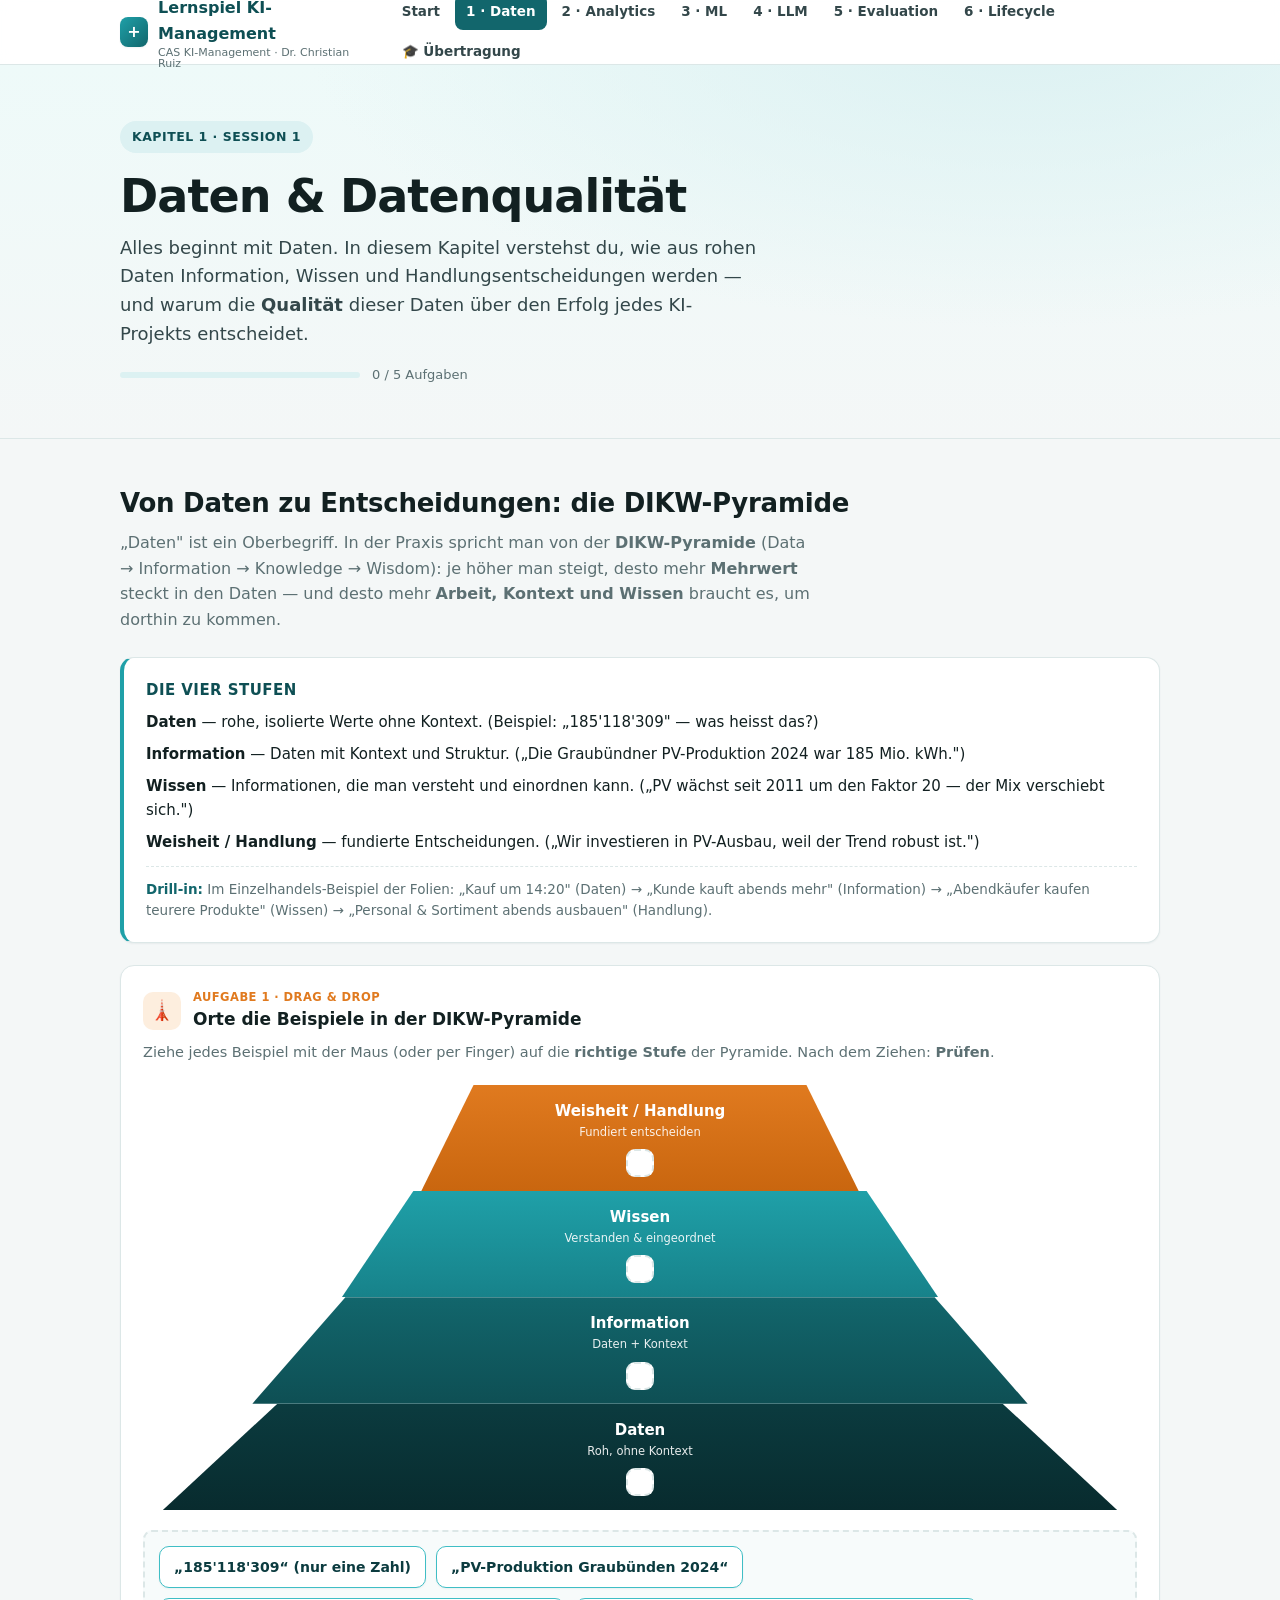
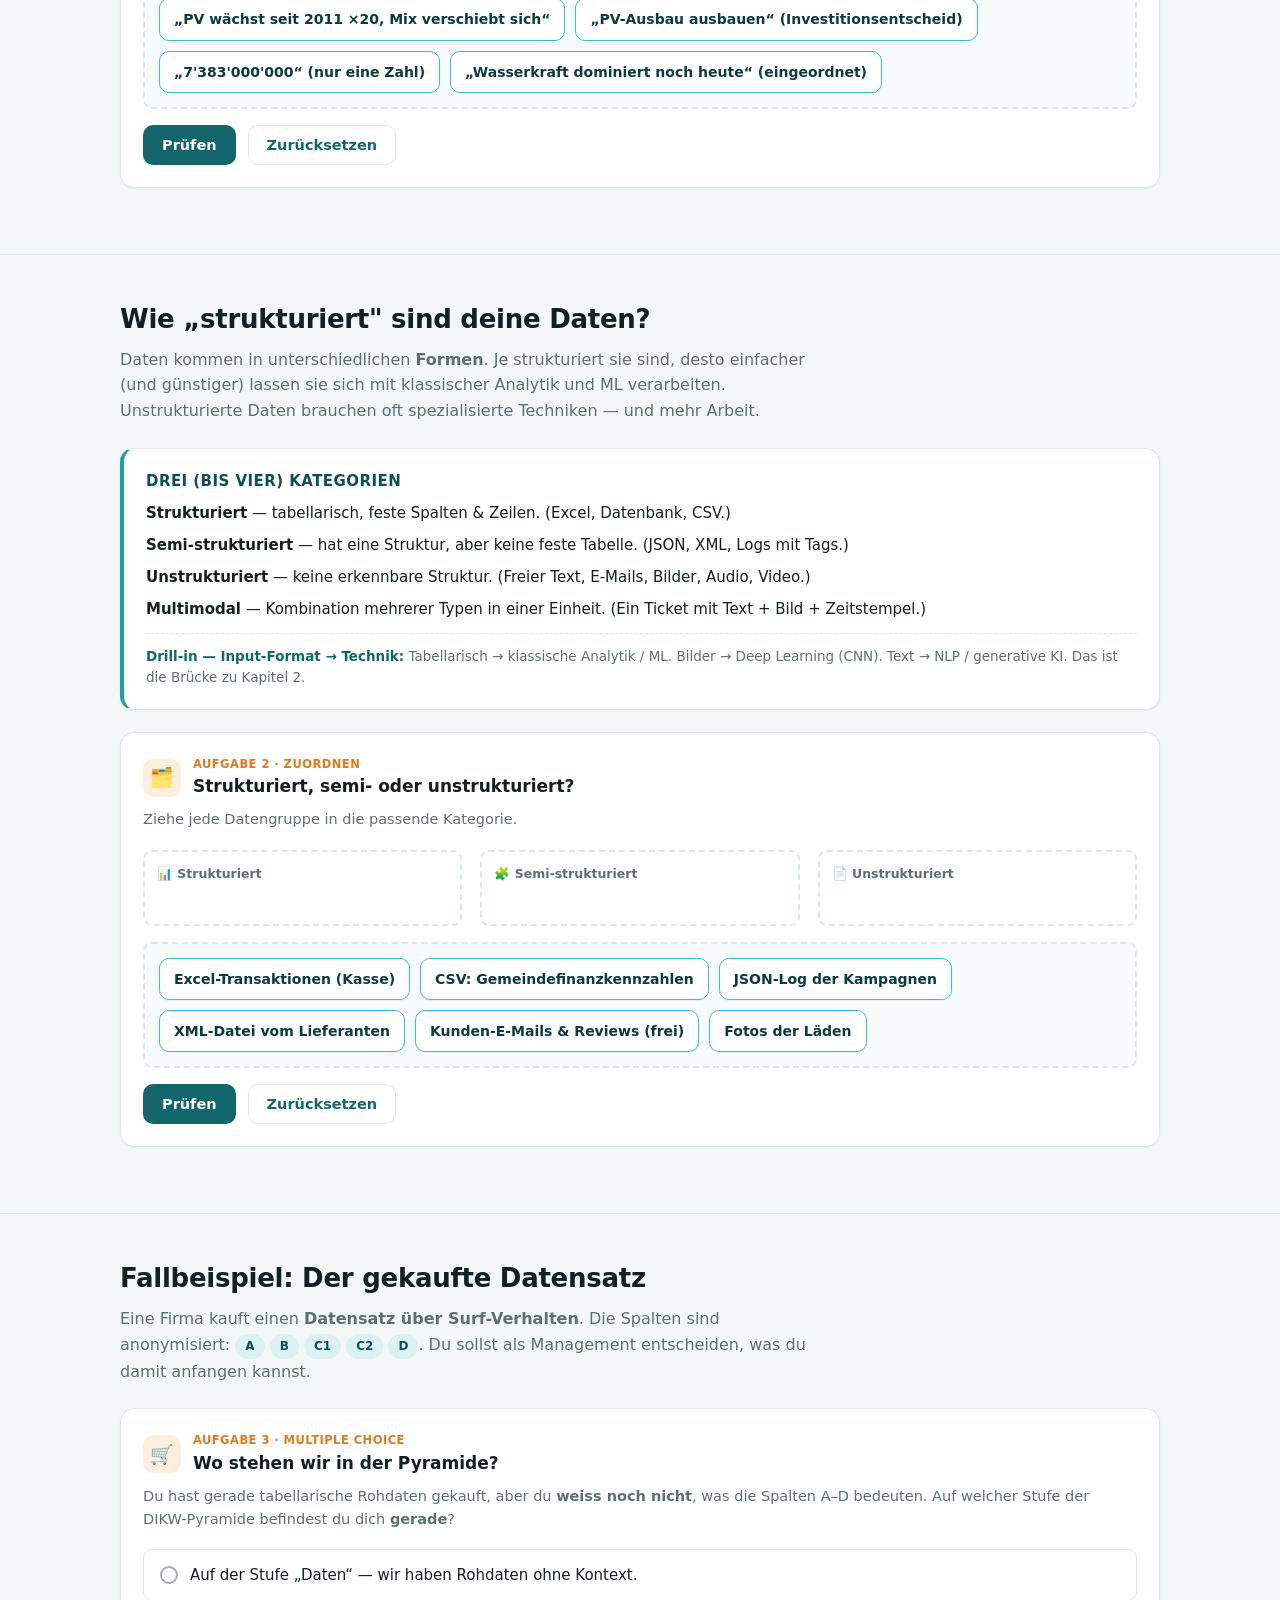
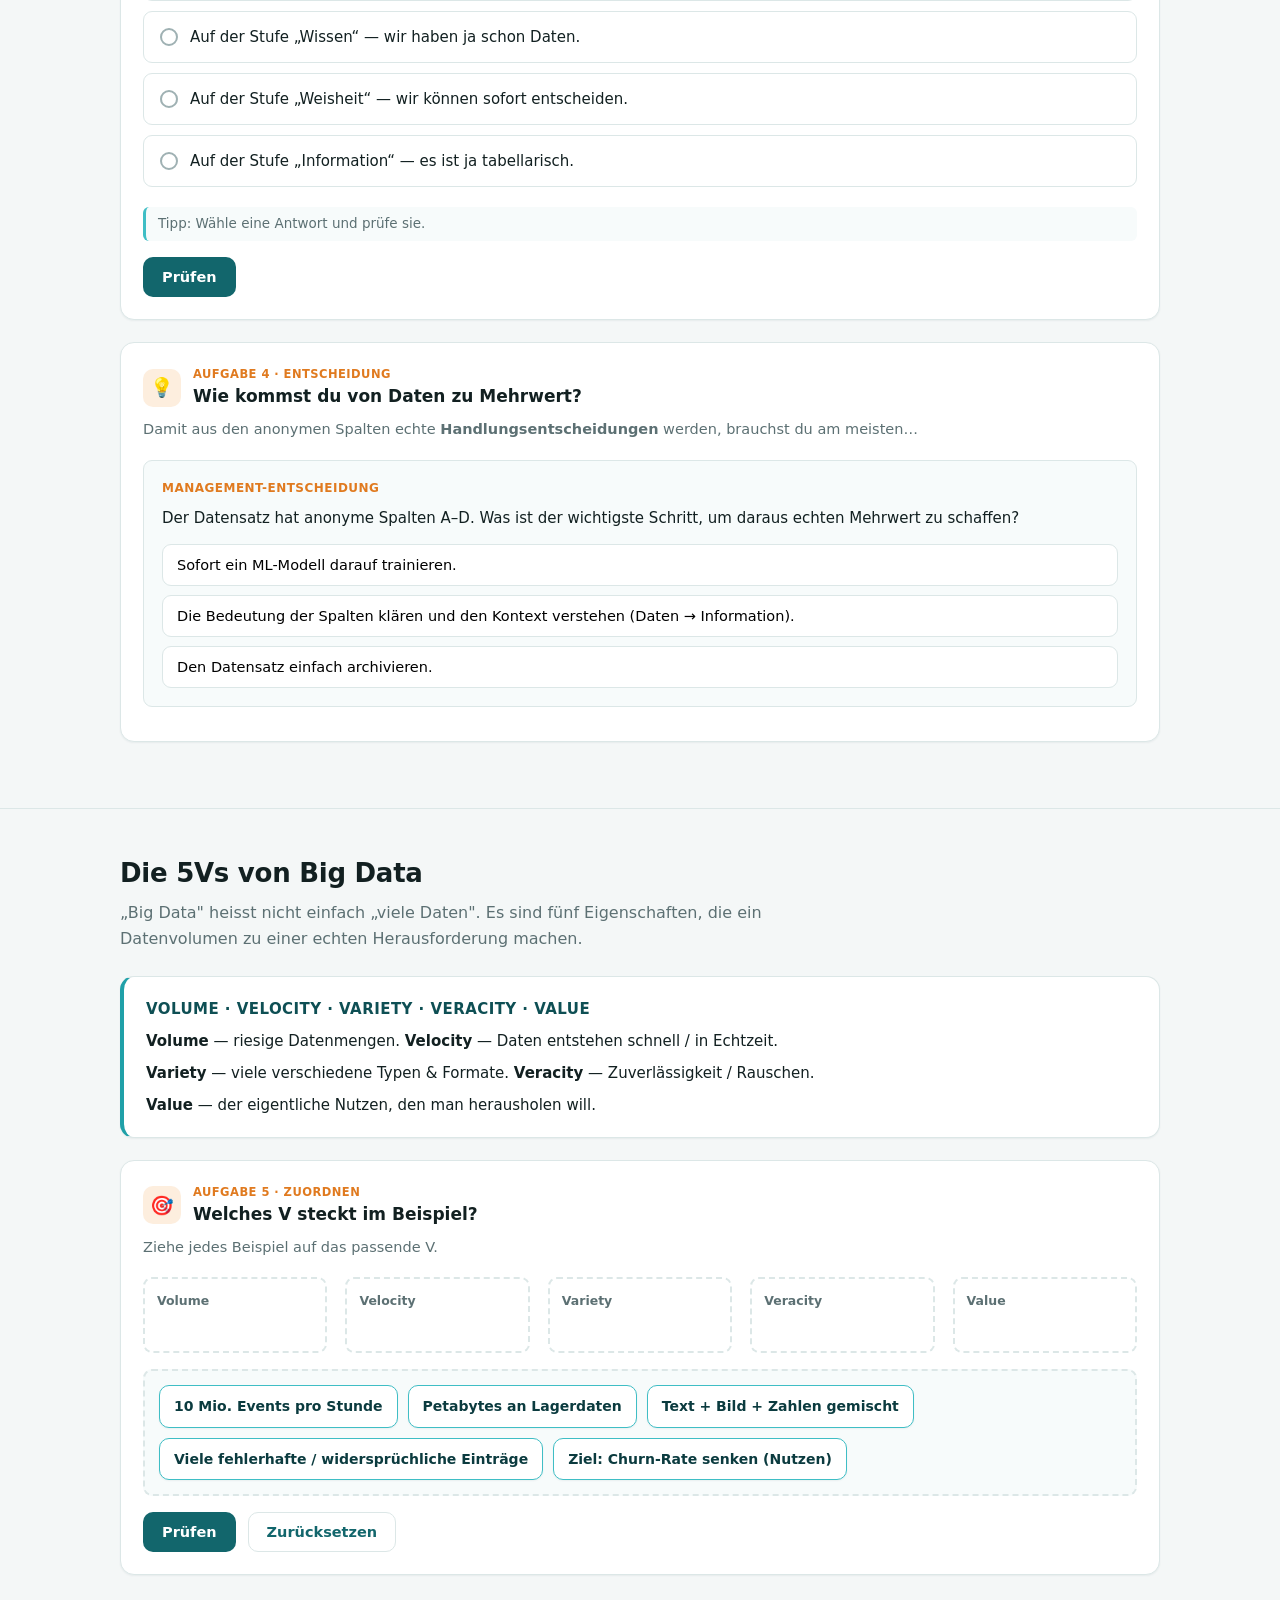
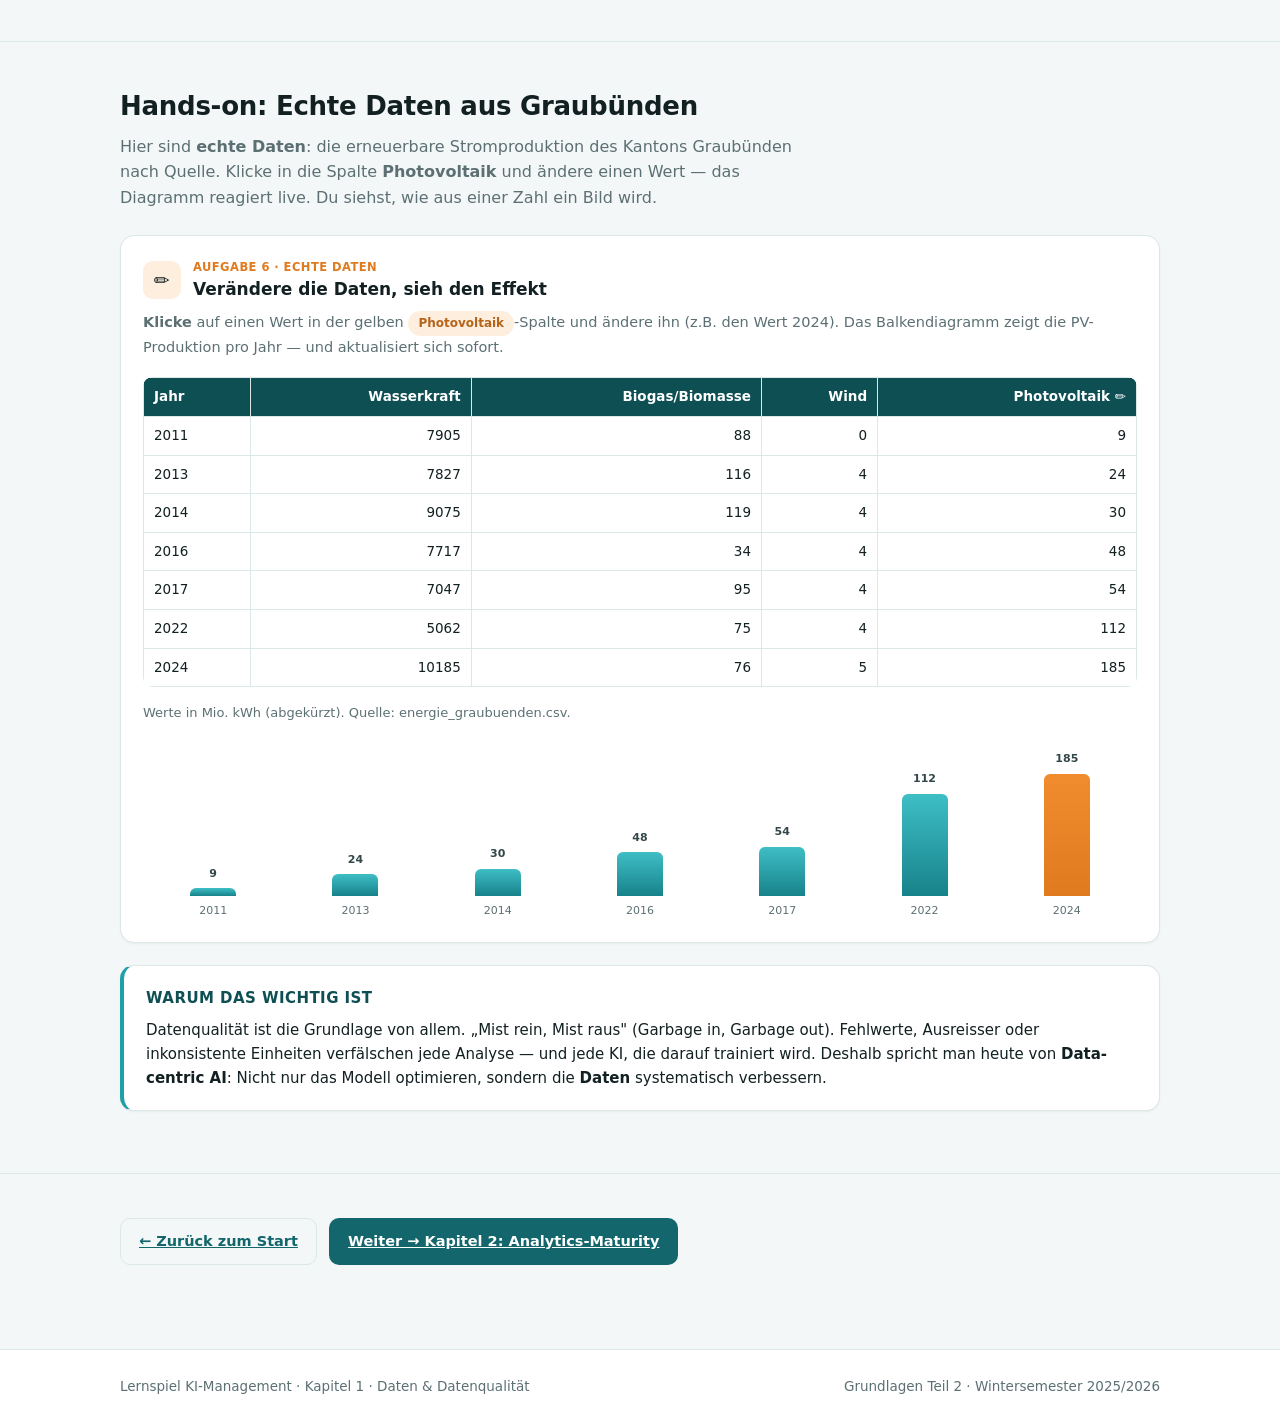
==== game/kapitel1-daten.html @ 4c6116df "feat(game): design system + index hub + Kapitel 1 (Daten) mit interaktiven Aufgaben - style.css: Kal" ====
<!DOCTYPE html>
<html lang="de">
<head>
<meta charset="UTF-8">
<meta name="viewport" content="width=device-width, initial-scale=1.0">
<title>Kapitel 1 · Daten & Datenqualität — Lernspiel KI-Management</title>
<meta name="description" content="Datenpyramide (DIKW), Datentypen, 5Vs, Datenqualität — interaktiv.">
<link rel="stylesheet" href="style.css">
</head>
<body>

<header class="topbar">
  <div class="wrap">
    <a class="brand" href="index.html">
      <span class="logo">+</span>
      <span>Lernspiel KI-Management<small>CAS KI-Management · Dr. Christian Ruiz</small></span>
    </a>
    <nav class="nav">
      <a href="index.html">Start</a>
      <a href="kapitel1-daten.html" class="active">1 · Daten</a>
      <a href="kapitel2-analytics.html">2 · Analytics</a>
      <a href="kapitel3-ml.html">3 · ML</a>
      <a href="kapitel4-llm.html">4 · LLM</a>
      <a href="kapitel5-eval.html">5 · Evaluation</a>
      <a href="kapitel6-lifecycle.html">6 · Lifecycle</a>
      <a href="uebertragungsarbeit.html">🎓 Übertragung</a>
    </nav>
  </div>
</header>

<section class="hero">
  <div class="wrap">
    <span class="kicker">Kapitel 1 · Session 1</span>
    <h1>Daten &amp; Datenqualität</h1>
    <p class="lead">
      Alles beginnt mit Daten. In diesem Kapitel verstehst du, wie aus rohen Daten Information,
      Wissen und Handlungsentscheidungen werden — und warum die <b>Qualität</b> dieser Daten
      über den Erfolg jedes KI-Projekts entscheidet.
    </p>
    <div class="row mt">
      <div class="progressbar" style="width:240px"><span data-progress="k1" data-total="5" style="width:0%"></span></div>
      <span class="small muted" data-progress-label="k1">0 / 5 Aufgaben</span>
    </div>
  </div>
</section>

<!-- ============ BEGRIFF 1: DIKW-Pyramide ============ -->
<section class="section">
  <div class="wrap">
    <h2 class="sec">Von Daten zu Entscheidungen: die DIKW-Pyramide</h2>
    <p class="sub">
      „Daten" ist ein Oberbegriff. In der Praxis spricht man von der <b>DIKW-Pyramide</b>
      (Data → Information → Knowledge → Wisdom): je höher man steigt, desto mehr <b>Mehrwert</b>
      steckt in den Daten — und desto mehr <b>Arbeit, Kontext und Wissen</b> braucht es, um dorthin zu kommen.
    </p>

    <div class="concept">
      <h4>Die vier Stufen</h4>
      <p><b>Daten</b> — rohe, isolierte Werte ohne Kontext. (Beispiel: „185'118'309" — was heisst das?)</p>
      <p><b>Information</b> — Daten mit Kontext und Struktur. („Die Graubündner PV-Produktion 2024 war 185 Mio. kWh.")</p>
      <p><b>Wissen</b> — Informationen, die man versteht und einordnen kann. („PV wächst seit 2011 um den Faktor 20 — der Mix verschiebt sich.")</p>
      <p><b>Weisheit / Handlung</b> — fundierte Entscheidungen. („Wir investieren in PV-Ausbau, weil der Trend robust ist.")</p>
      <div class="drill"><b>Drill-in:</b> Im Einzelhandels-Beispiel der Folien: „Kauf um 14:20" (Daten) → „Kunde kauft abends mehr" (Information) → „Abendkäufer kaufen teurere Produkte" (Wissen) → „Personal &amp; Sortiment abends ausbauen" (Handlung).</div>
    </div>

    <!-- AUFGABE 1: DIKW Drag & Drop -->
    <div class="task">
      <div class="task-head">
        <div class="icon">🗼</div>
        <div><div class="type">Aufgabe 1 · Drag &amp; Drop</div><h3>Orte die Beispiele in der DIKW-Pyramide</h3></div>
      </div>
      <p class="instr">
        Ziehe jedes Beispiel mit der Maus (oder per Finger) auf die <b>richtige Stufe</b> der Pyramide.
        Nach dem Ziehen: <b>Prüfen</b>.
      </p>

      <div class="pyramid" id="dikw">
        <div class="pyr-level pyr-1" data-level="wisdom">
          <div class="pl-name">Weisheit / Handlung</div>
          <div class="pl-q">Fundiert entscheiden</div>
          <div class="pl-drops dropzone" data-accept="wisdom"></div>
        </div>
        <div class="pyr-level pyr-2" data-level="knowledge">
          <div class="pl-name">Wissen</div>
          <div class="pl-q">Verstanden &amp; eingeordnet</div>
          <div class="pl-drops dropzone" data-accept="knowledge"></div>
        </div>
        <div class="pyr-level pyr-3" data-level="information">
          <div class="pl-name">Information</div>
          <div class="pl-q">Daten + Kontext</div>
          <div class="pl-drops dropzone" data-accept="information"></div>
        </div>
        <div class="pyr-level pyr-4" data-level="data">
          <div class="pl-name">Daten</div>
          <div class="pl-q">Roh, ohne Kontext</div>
          <div class="pl-drops dropzone" data-accept="data"></div>
        </div>
      </div>

      <div class="dnd-pool" id="dikw-pool"></div>
      <div class="row">
        <button class="btn btn-primary" id="dikw-check">Prüfen</button>
        <button class="btn btn-ghost" id="dikw-reset">Zurücksetzen</button>
      </div>
      <div class="feedback" id="dikw-fb"></div>
    </div>
  </div>
</section>

<!-- ============ BEGRIFF 2: Datentypen ============ -->
<section class="section">
  <div class="wrap">
    <h2 class="sec">Wie „strukturiert" sind deine Daten?</h2>
    <p class="sub">
      Daten kommen in unterschiedlichen <b>Formen</b>. Je strukturiert sie sind, desto einfacher (und günstiger)
      lassen sie sich mit klassischer Analytik und ML verarbeiten. Unstrukturierte Daten brauchen oft
      spezialisierte Techniken — und mehr Arbeit.
    </p>

    <div class="concept">
      <h4>Drei (bis vier) Kategorien</h4>
      <p><b>Strukturiert</b> — tabellarisch, feste Spalten &amp; Zeilen. (Excel, Datenbank, CSV.)</p>
      <p><b>Semi-strukturiert</b> — hat eine Struktur, aber keine feste Tabelle. (JSON, XML, Logs mit Tags.)</p>
      <p><b>Unstrukturiert</b> — keine erkennbare Struktur. (Freier Text, E-Mails, Bilder, Audio, Video.)</p>
      <p><b>Multimodal</b> — Kombination mehrerer Typen in einer Einheit. (Ein Ticket mit Text + Bild + Zeitstempel.)</p>
      <div class="drill"><b>Drill-in — Input-Format → Technik:</b> Tabellarisch → klassische Analytik / ML. Bilder → Deep Learning (CNN). Text → NLP / generative KI. Das ist die Brücke zu Kapitel 2.</div>
    </div>

    <!-- AUFGABE 2: Strukturiert klassifizieren -->
    <div class="task">
      <div class="task-head">
        <div class="icon">🗂️</div>
        <div><div class="type">Aufgabe 2 · Zuordnen</div><h3>Strukturiert, semi- oder unstrukturiert?</h3></div>
      </div>
      <p class="instr">Ziehe jede Datengruppe in die passende Kategorie.</p>

      <div class="grid cols-3" style="margin-top:8px">
        <div class="dropzone" id="dz-struct">
          <div class="dz-label">📊 Strukturiert</div>
          <div class="dz-items" data-accept="struct"></div>
        </div>
        <div class="dropzone" id="dz-semi">
          <div class="dz-label">🧩 Semi-strukturiert</div>
          <div class="dz-items" data-accept="semi"></div>
        </div>
        <div class="dropzone" id="dz-unstruct">
          <div class="dz-label">📄 Unstrukturiert</div>
          <div class="dz-items" data-accept="unstruct"></div>
        </div>
      </div>

      <div class="dnd-pool mt" id="type-pool"></div>
      <div class="row">
        <button class="btn btn-primary" id="type-check">Prüfen</button>
        <button class="btn btn-ghost" id="type-reset">Zurücksetzen</button>
      </div>
      <div class="feedback" id="type-fb"></div>
    </div>
  </div>
</section>

<!-- ============ BEGRIFF 3: Das gekaufte Datensatz-Szenario ============ -->
<section class="section">
  <div class="wrap">
    <h2 class="sec">Fallbeispiel: Der gekaufte Datensatz</h2>
    <p class="sub">
      Eine Firma kauft einen <b>Datensatz über Surf-Verhalten</b>. Die Spalten sind anonymisiert:
      <span class="pill teal">A</span> <span class="pill teal">B</span> <span class="pill teal">C1</span>
      <span class="pill teal">C2</span> <span class="pill teal">D</span>.
      Du sollst als Management entscheiden, was du damit anfangen kannst.
    </p>

    <!-- AUFGABE 3: Szenario-Fragen -->
    <div class="task">
      <div class="task-head">
        <div class="icon">🛒</div>
        <div><div class="type">Aufgabe 3 · Multiple Choice</div><h3>Wo stehen wir in der Pyramide?</h3></div>
      </div>
      <p class="instr">
        Du hast gerade tabellarische Rohdaten gekauft, aber du <b>weiss noch nicht</b>, was die Spalten
        A–D bedeuten. Auf welcher Stufe der DIKW-Pyramide befindest du dich <b>gerade</b>?
      </p>
      <div id="mc-dataset"></div>
      <div class="feedback"></div>
    </div>

    <div class="task">
      <div class="task-head">
        <div class="icon">💡</div>
        <div><div class="type">Aufgabe 4 · Entscheidung</div><h3>Wie kommst du von Daten zu Mehrwert?</h3></div>
      </div>
      <p class="instr">
        Damit aus den anonymen Spalten echte <b>Handlungsentscheidungen</b> werden, brauchst du am meisten…
      </p>
      <div id="sc-dataset"></div>
    </div>
  </div>
</section>

<!-- ============ BEGRIFF 4: 5Vs ============ -->
<section class="section">
  <div class="wrap">
    <h2 class="sec">Die 5Vs von Big Data</h2>
    <p class="sub">
      „Big Data" heisst nicht einfach „viele Daten". Es sind fünf Eigenschaften, die ein Datenvolumen
      zu einer echten Herausforderung machen.
    </p>
    <div class="concept">
      <h4>Volume · Velocity · Variety · Veracity · Value</h4>
      <p><b>Volume</b> — riesige Datenmengen. <b>Velocity</b> — Daten entstehen schnell / in Echtzeit.</p>
      <p><b>Variety</b> — viele verschiedene Typen &amp; Formate. <b>Veracity</b> — Zuverlässigkeit / Rauschen.</p>
      <p><b>Value</b> — der eigentliche Nutzen, den man herausholen will.</p>
    </div>

    <!-- AUFGABE 5: 5Vs zuordnen -->
    <div class="task">
      <div class="task-head">
        <div class="icon">🎯</div>
        <div><div class="type">Aufgabe 5 · Zuordnen</div><h3>Welches V steckt im Beispiel?</h3></div>
      </div>
      <p class="instr">Ziehe jedes Beispiel auf das passende V.</p>

      <div class="grid cols-5" id="fivev-grid" style="grid-template-columns:repeat(5,1fr)">
        <div class="dropzone" id="v-volume"><div class="dz-label">Volume</div><div class="dz-items" data-accept="volume"></div></div>
        <div class="dropzone" id="v-velocity"><div class="dz-label">Velocity</div><div class="dz-items" data-accept="velocity"></div></div>
        <div class="dropzone" id="v-variety"><div class="dz-label">Variety</div><div class="dz-items" data-accept="variety"></div></div>
        <div class="dropzone" id="v-veracity"><div class="dz-label">Veracity</div><div class="dz-items" data-accept="veracity"></div></div>
        <div class="dropzone" id="v-value"><div class="dz-label">Value</div><div class="dz-items" data-accept="value"></div></div>
      </div>

      <div class="dnd-pool mt" id="fivev-pool"></div>
      <div class="row">
        <button class="btn btn-primary" id="fivev-check">Prüfen</button>
        <button class="btn btn-ghost" id="fivev-reset">Zurücksetzen</button>
      </div>
      <div class="feedback" id="fivev-fb"></div>
    </div>
  </div>
</section>

<!-- ============ BEGRIFF 5: Echte Daten bearbeiten ============ -->
<section class="section">
  <div class="wrap">
    <h2 class="sec">Hands-on: Echte Daten aus Graubünden</h2>
    <p class="sub">
      Hier sind <b>echte Daten</b>: die erneuerbare Stromproduktion des Kantons Graubünden nach Quelle.
      Klicke in die Spalte <b>Photovoltaik</b> und ändere einen Wert — das Diagramm reagiert live.
      Du siehst, wie aus einer Zahl ein Bild wird.
    </p>

    <div class="task">
      <div class="task-head">
        <div class="icon">✏️</div>
        <div><div class="type">Aufgabe 6 · Echte Daten</div><h3>Verändere die Daten, sieh den Effekt</h3></div>
      </div>
      <p class="instr">
        <b>Klicke</b> auf einen Wert in der gelben <span class="pill orange">Photovoltaik</span>-Spalte und ändere ihn
        (z.B. den Wert 2024). Das Balkendiagramm zeigt die PV-Produktion pro Jahr — und aktualisiert sich sofort.
      </p>
      <div class="table-wrap">
        <table class="datatable" id="energie">
          <thead>
            <tr>
              <th>Jahr</th>
              <th>Wasserkraft</th>
              <th>Biogas/Biomasse</th>
              <th>Wind</th>
              <th data-col="pv">Photovoltaik ✏️</th>
            </tr>
          </thead>
          <tbody id="energie-body"></tbody>
        </table>
      </div>
      <p class="small muted mt">Werte in Mio. kWh (abgekürzt). Quelle: energie_graubuenden.csv.</p>
      <div class="barchart mt" id="pv-chart"></div>
      <div class="feedback" id="pv-fb"></div>
    </div>

    <div class="concept">
      <h4>Warum das wichtig ist</h4>
      <p>Datenqualität ist die Grundlage von allem. „Mist rein, Mist raus" (Garbage in, Garbage out).
      Fehlwerte, Ausreisser oder inkonsistente Einheiten verfälschen jede Analyse — und jede KI,
      die darauf trainiert wird. Deshalb spricht man heute von <b>Data-centric AI</b>: Nicht nur das Modell
      optimieren, sondern die <b>Daten</b> systematisch verbessern.</p>
    </div>
  </div>
</section>

<section class="section">
  <div class="wrap">
    <div class="row">
      <a class="btn btn-ghost" href="index.html">← Zurück zum Start</a>
      <a class="btn btn-primary" href="kapitel2-analytics.html">Weiter → Kapitel 2: Analytics-Maturity</a>
    </div>
  </div>
</section>

<footer class="footer">
  <div class="wrap">
    <span>Lernspiel KI-Management · Kapitel 1 · Daten &amp; Datenqualität</span>
    <span>Grundlagen Teil 2 · Wintersemester 2025/2026</span>
  </div>
</footer>

<script src="app.js"></script>
<script>
/* ============================================================
   Kapitel 1 — Task-Configs
   ============================================================ */

/* ---------- Aufgabe 1: DIKW Drag & Drop ---------- */
(function(){
  const chips = [
    {id:"c1", text:"„185'118'309“ (nur eine Zahl)", correct:"data"},
    {id:"c2", text:"„PV-Produktion Graubünden 2024“", correct:"information"},
    {id:"c3", text:"„PV wächst seit 2011 ×20, Mix verschiebt sich“", correct:"knowledge"},
    {id:"c4", text:"„PV-Ausbau ausbauen“ (Investitionsentscheid)", correct:"wisdom"},
    {id:"c5", text:"„7'383'000'000“ (nur eine Zahl)", correct:"data"},
    {id:"c6", text:"„Wasserkraft dominiert noch heute“ (eingeordnet)", correct:"knowledge"}
  ];
  // Pool befüllen
  const pool = document.getElementById("dikw-pool");
  chips.forEach(c=>{
    const el = document.createElement("div");
    el.className="chip"; el.draggable=true; el.dataset.id=c.id; el.dataset.correct=c.correct;
    el.textContent=c.text; pool.appendChild(el);
  });
  // Dropzonen in der Pyramide
  const zones = [...document.querySelectorAll("#dikw .dropzone")];

  function wire(pool, zoneEls){
    let dragEl=null, ghost=null;
    function start(e,chip){
      dragEl=chip; chip.classList.add("dragging");
      ghost=chip.cloneNode(true); ghost.classList.add("dragging");
      ghost.style.cssText="position:fixed;z-index:999;pointer-events:none;width:"+chip.offsetWidth+"px;left:"+(e.clientX-chip.offsetWidth/2)+"px;top:"+(e.clientY-18)+"px";
      document.body.appendChild(ghost); e.preventDefault();
    }
    function move(e){
      if(!ghost) return;
      ghost.style.left=(e.clientX-ghost.offsetWidth/2)+"px";
      ghost.style.top=(e.clientY-18)+"px";
      zoneEls.forEach(z=>z.closest(".pyr-level,.dropzone").classList.remove("over"));
      const u=under(e.clientX,e.clientY); if(u) u.closest(".pyr-level,.dropzone").classList.add("over");
    }
    function under(x,y){ const h=document.elementFromPoint(x,y); if(!h) return null; const dz=h.closest(".dropzone"); return dz||null; }
    function end(e){
      if(ghost){ghost.remove();ghost=null;}
      zoneEls.forEach(z=>z.closest(".pyr-level,.dropzone").classList.remove("over"));
      if(!dragEl) return; dragEl.classList.remove("dragging");
      const t=under(e.clientX,e.clientY);
      if(t){ t.appendChild(dragEl); dragEl.classList.add("placed"); }
      dragEl=null;
    }
    pool.addEventListener("pointerdown",e=>{ const c=e.target.closest(".chip"); if(c&&!c.classList.contains("placed")) start(e,c); });
    document.addEventListener("pointermove",move,{passive:false});
    document.addEventListener("pointerup",end);
    document.addEventListener("pointercancel",end);
    pool.addEventListener("dblclick",e=>{ const c=e.target.closest(".chip"); if(c){c.classList.remove("placed");pool.appendChild(c);} });
  }
  wire(pool, zones);

  document.getElementById("dikw-check").addEventListener("click",()=>{
    let ok=true, placed=0;
    zones.forEach(z=>{
      z.closest(".pyr-level").classList.remove("correct","wrong");
      const items=z.querySelectorAll(".chip"); if(items.length) placed+=items.length;
      let zoneOk=true;
      items.forEach(ch=>{ if(ch.dataset.correct!==z.dataset.accept){zoneOk=false;ok=false;} });
      z.closest(".pyr-level").classList.add(zoneOk?"correct":"wrong");
    });
    if(placed<chips.length){ KI.feedback(document.getElementById("dikw-fb"),false,"Bitte zuerst alle Beispiele in die Pyramide ziehen ("+placed+"/"+chips.length+")."); return; }
    KI.feedback(document.getElementById("dikw-fb"), ok, ok? "Perfekt — du verstehst, wie aus Daten Handlung wird.":"Fast! Rote Stufen sind falsch — prüfe die Begriffe oben." );
    if(ok) KI.Store.mark("k1","t1");
  });
  document.getElementById("dikw-reset").addEventListener("click",()=>{
    zones.forEach(z=>{ z.innerHTML=""; z.closest(".pyr-level").classList.remove("correct","wrong"); });
    chips.forEach(c=>{ const el=pool.querySelector('[data-id="'+c.id+'"]'); el.classList.remove("placed"); });
    document.getElementById("dikw-fb").className="feedback";
  });
})();

/* ---------- Aufgabe 2: Datentypen ---------- */
(function(){
  const chips=[
    {id:"s1",text:"Excel-Transaktionen (Kasse)",correct:"struct"},
    {id:"s2",text:"CSV: Gemeindefinanzkennzahlen",correct:"struct"},
    {id:"s3",text:"JSON-Log der Kampagnen",correct:"semi"},
    {id:"s4",text:"XML-Datei vom Lieferanten",correct:"semi"},
    {id:"s5",text:"Kunden-E-Mails & Reviews (frei)",correct:"unstruct"},
    {id:"s6",text:"Fotos der Läden",correct:"unstruct"}
  ];
  const pool=document.getElementById("type-pool");
  chips.forEach(c=>{ const el=document.createElement("div"); el.className="chip"; el.draggable=true; el.dataset.id=c.id; el.dataset.correct=c.correct; el.textContent=c.text; pool.appendChild(el); });
  const zones=[...document.querySelectorAll("#dz-struct .dz-items,#dz-semi .dz-items,#dz-unstruct .dz-items")];
  const zoneMap={struct:"dz-struct",semi:"dz-semi",unstruct:"dz-unstruct"};
  let dragEl=null,ghost=null;
  function start(e,chip){ dragEl=chip; chip.classList.add("dragging"); ghost=chip.cloneNode(true); ghost.classList.add("dragging"); ghost.style.cssText="position:fixed;z-index:999;pointer-events:none;width:"+chip.offsetWidth+"px;left:"+(e.clientX-chip.offsetWidth/2)+"px;top:"+(e.clientY-18)+"px"; document.body.appendChild(ghost); e.preventDefault(); }
  function move(e){ if(!ghost)return; ghost.style.left=(e.clientX-ghost.offsetWidth/2)+"px"; ghost.style.top=(e.clientY-18)+"px"; zones.forEach(z=>z.closest(".dropzone").classList.remove("over")); const u=under(e.clientX,e.clientY); if(u)u.closest(".dropzone").classList.add("over"); }
  function under(x,y){ const h=document.elementFromPoint(x,y); if(!h)return null; const dz=h.closest(".dropzone"); return dz?dz.querySelector(".dz-items"):null; }
  function end(e){ if(ghost){ghost.remove();ghost=null;} zones.forEach(z=>z.closest(".dropzone").classList.remove("over")); if(!dragEl)return; dragEl.classList.remove("dragging"); const t=under(e.clientX,e.clientY); if(t){t.appendChild(dragEl);dragEl.classList.add("placed");} dragEl=null; }
  pool.addEventListener("pointerdown",e=>{const c=e.target.closest(".chip"); if(c&&!c.classList.contains("placed"))start(e,c);});
  document.addEventListener("pointermove",move,{passive:false});
  document.addEventListener("pointerup",end);
  document.addEventListener("pointercancel",end);
  pool.addEventListener("dblclick",e=>{const c=e.target.closest(".chip"); if(c){c.classList.remove("placed");pool.appendChild(c);}});
  document.getElementById("type-check").addEventListener("click",()=>{
    let ok=true;
    Object.keys(zoneMap).forEach(key=>{
      const dz=document.getElementById(zoneMap[key]);
      dz.classList.remove("correct","wrong"); let zoneOk=true;
      dz.querySelectorAll(".chip").forEach(ch=>{ if(ch.dataset.correct!==key){zoneOk=false;ok=false;} });
      dz.classList.add(zoneOk?"correct":"wrong");
    });
    const placed=[...document.querySelectorAll(".chip.placed")].length;
    if(placed<chips.length){ KI.feedback(document.getElementById("type-fb"),false,"Noch nicht alles zugeordnet ("+placed+"/"+chips.length+")."); return; }
    KI.feedback(document.getElementById("type-fb"),ok, ok?"Genau — du erkennst die Datenformen.":"Einige Kategorien sind falsch (rot). Schau in die Erklärung oben.");
    if(ok) KI.Store.mark("k1","t2");
  });
  document.getElementById("type-reset").addEventListener("click",()=>{
    zones.forEach(z=>{z.innerHTML="";z.closest(".dropzone").classList.remove("correct","wrong");});
    chips.forEach(c=>pool.querySelector('[data-id="'+c.id+'"]').classList.remove("placed"));
    document.getElementById("type-fb").className="feedback";
  });
})();

/* ---------- Aufgabe 3: MC (Dataset Pyramide) ---------- */
KI.initMC({
  containerId:"mc-dataset", chapter:"k1", taskId:"t3",
  options:[
    {text:"Auf der Stufe „Daten“ — wir haben Rohdaten ohne Kontext.", correct:true, reason:"Richtig. Tabellarische Werte A–D ohne Bedeutung sind reine Daten. Erst wenn du die Spalten verstehst, entsteht Information."},
    {text:"Auf der Stufe „Wissen“ — wir haben ja schon Daten.", correct:false, reason:"Noch nicht. Wissen entsteht erst, wenn du die Daten verstehst und einordnen kannst — das fehlt hier."},
    {text:"Auf der Stufe „Weisheit“ — wir können sofort entscheiden.", correct:false, reason:"Zu weit oben. Ohne Kontext zu den Spalten kannst du keine fundierte Entscheidung treffen."},
    {text:"Auf der Stufe „Information“ — es ist ja tabellarisch.", correct:false, reason:"Tabellarisch ist eine Form, kein Kontext. Information braucht Bedeutung — die fehlt noch."}
  ]
});

/* ---------- Aufgabe 4: Szenario (Mehrwert) ---------- */
KI.initScenario({
  containerId:"sc-dataset", chapter:"k1", taskId:"t4",
  role:"Management-Entscheidung",
  prompt:"Der Datensatz hat anonyme Spalten A–D. Was ist der wichtigste Schritt, um daraus echten Mehrwert zu schaffen?",
  options:[
    {text:"Sofort ein ML-Modell darauf trainieren.", good:false, consequence:"Ohne zu wissen, was die Spalten bedeuten, trainierst du im Blindflug — das Ergebnis ist wertlos."},
    {text:"Die Bedeutung der Spalten klären und den Kontext verstehen (Daten → Information).", good:true, consequence:"Genau. Erst wenn du verstehst, was A–D bedeuten, kannst du Information, dann Wissen und schliesslich Entscheidungen daraus machen."},
    {text:"Den Datensatz einfach archivieren.", good:false, consequence:"Dann entsteht kein Mehrwert — du lässt den Wert liegen."}
  ]
});

/* ---------- Aufgabe 5: 5Vs ---------- */
(function(){
  const chips=[
    {id:"v1",text:"10 Mio. Events pro Stunde",correct:"velocity"},
    {id:"v2",text:"Petabytes an Lagerdaten",correct:"volume"},
    {id:"v3",text:"Text + Bild + Zahlen gemischt",correct:"variety"},
    {id:"v4",text:"Viele fehlerhafte / widersprüchliche Einträge",correct:"veracity"},
    {id:"v5",text:"Ziel: Churn-Rate senken (Nutzen)",correct:"value"}
  ];
  const pool=document.getElementById("fivev-pool");
  chips.forEach(c=>{ const el=document.createElement("div"); el.className="chip"; el.draggable=true; el.dataset.id=c.id; el.dataset.correct=c.correct; el.textContent=c.text; pool.appendChild(el); });
  const zones=[...document.querySelectorAll("[id^=v-] .dz-items")];
  const map={volume:"v-volume",velocity:"v-velocity",variety:"v-variety",veracity:"v-veracity",value:"v-value"};
  let dragEl=null,ghost=null;
  function start(e,chip){ dragEl=chip; chip.classList.add("dragging"); ghost=chip.cloneNode(true); ghost.classList.add("dragging"); ghost.style.cssText="position:fixed;z-index:999;pointer-events:none;width:"+chip.offsetWidth+"px;left:"+(e.clientX-chip.offsetWidth/2)+"px;top:"+(e.clientY-18)+"px"; document.body.appendChild(ghost); e.preventDefault(); }
  function move(e){ if(!ghost)return; ghost.style.left=(e.clientX-ghost.offsetWidth/2)+"px"; ghost.style.top=(e.clientY-18)+"px"; zones.forEach(z=>z.closest(".dropzone").classList.remove("over")); const u=under(e.clientX,e.clientY); if(u)u.closest(".dropzone").classList.add("over"); }
  function under(x,y){ const h=document.elementFromPoint(x,y); if(!h)return null; const dz=h.closest(".dropzone"); return dz?dz.querySelector(".dz-items"):null; }
  function end(e){ if(ghost){ghost.remove();ghost=null;} zones.forEach(z=>z.closest(".dropzone").classList.remove("over")); if(!dragEl)return; dragEl.classList.remove("dragging"); const t=under(e.clientX,e.clientY); if(t){t.appendChild(dragEl);dragEl.classList.add("placed");} dragEl=null; }
  pool.addEventListener("pointerdown",e=>{const c=e.target.closest(".chip"); if(c&&!c.classList.contains("placed"))start(e,c);});
  document.addEventListener("pointermove",move,{passive:false});
  document.addEventListener("pointerup",end);
  document.addEventListener("pointercancel",end);
  pool.addEventListener("dblclick",e=>{const c=e.target.closest(".chip"); if(c){c.classList.remove("placed");pool.appendChild(c);}});
  document.getElementById("fivev-check").addEventListener("click",()=>{
    let ok=true;
    Object.keys(map).forEach(key=>{ const dz=document.getElementById(map[key]); dz.classList.remove("correct","wrong"); let zok=true; dz.querySelectorAll(".chip").forEach(ch=>{ if(ch.dataset.correct!==key){zok=false;ok=false;} }); dz.classList.add(zok?"correct":"wrong"); });
    const placed=[...document.querySelectorAll(".chip.placed")].length;
    if(placed<chips.length){ KI.feedback(document.getElementById("fivev-fb"),false,"Noch nicht alle V zugeteilt ("+placed+"/"+chips.length+")."); return; }
    KI.feedback(document.getElementById("fivev-fb"),ok, ok?"Sehr gut — die 5Vs sitzen.":"Einige V sind falsch (rot). Lies die Definitionen oben." );
    if(ok) KI.Store.mark("k1","t5");
  });
  document.getElementById("fivev-reset").addEventListener("click",()=>{
    zones.forEach(z=>{z.innerHTML="";z.closest(".dropzone").classList.remove("correct","wrong");});
    chips.forEach(c=>pool.querySelector('[data-id="'+c.id+'"]').classList.remove("placed"));
    document.getElementById("fivev-fb").className="feedback";
  });
})();

/* ---------- Aufgabe 6: Echte Daten (Graubünden) ---------- */
(function(){
  // Echte Werte aus energie_graubuenden.csv (Mio. kWh, abgerundet)
  const rows=[
    {jahr:2011, wasserkraft:7905, biomasse:88, wind:0, pv:9},
    {jahr:2013, wasserkraft:7827, biomasse:116, wind:4, pv:24},
    {jahr:2014, wasserkraft:9075, biomasse:119, wind:4, pv:30},
    {jahr:2016, wasserkraft:7717, biomasse:34, wind:4, pv:48},
    {jahr:2017, wasserkraft:7047, biomasse:95, wind:4, pv:54},
    {jahr:2022, wasserkraft:5062, biomasse:75, wind:4, pv:112},
    {jahr:2024, wasserkraft:10185, biomasse:76, wind:5, pv:185}
  ];
  const body=document.getElementById("energie-body");
  rows.forEach((r,i)=>{
    const tr=document.createElement("tr");
    tr.innerHTML=`<td>${r.jahr}</td><td>${r.wasserkraft}</td><td>${r.biomasse}</td><td>${r.wind}</td>`+
      `<td data-col="pv">${r.pv}</td>`;
    tr.querySelector("td[data-col='pv']").dataset.orig=r.pv;
    body.appendChild(tr);
  });
  function render(){
    const tds=[...body.querySelectorAll("td[data-col='pv']")];
    const vals=tds.map((td,i)=>({label:rows[i].jahr, v:parseFloat(td.textContent)||0}));
    const max=Math.max(...vals.map(d=>d.v),1);
    document.getElementById("pv-chart").innerHTML=vals.map((d,i)=>`
      <div class="bar-col">
        <div class="bar-val">${d.v}</div>
        <div class="bar ${i===vals.length-1?"hl":""}" style="height:${(d.v/max*100)}%"></div>
        <div class="bar-lbl">${d.label}</div>
      </div>`).join("");
    tds.forEach((td,i)=>{ td.classList.toggle("changed", (parseFloat(td.textContent)||0)!==rows[i].pv); });
    // Feedback nach einer Änderung
    const changed=tds.some((td,i)=>(parseFloat(td.textContent)||0)!==rows[i].pv);
    if(changed){ KI.feedback(document.getElementById("pv-fb"),true,"Siehst du, wie sich das Bild mit einem einzigen Wert ändert? Genau so wirkt sich Datenqualität auf jede Analyse aus."); }
  }
  body.addEventListener("input",render);
  render();
})();
</script>
</body>
</html>
---- game/style.css ----
/* ============================================================
   Lernspiel KI-Management — Gemeinsames Design-System
   Eine Datei für alle Kapitel. Design-Tokens + Komponenten.
   ============================================================ */

:root{
  /* Kalaidos-Teal als Basis, mit warmen Akzenten */
  --teal-900:#0b3b3f;
  --teal-800:#0e4f54;
  --teal-700:#12666c;
  --teal-600:#17828a;
  --teal-500:#1fa0a8;
  --teal-400:#3fbec5;
  --teal-100:#dcf1f2;
  --teal-50:#eefaf9;

  --ink-900:#122021;
  --ink-700:#33474a;
  --ink-500:#5c7073;
  --ink-300:#9fb1b3;

  --orange-600:#e07a1f;
  --orange-500:#f08c2e;
  --orange-100:#fdeede;

  --green-600:#2f9e5f;
  --green-100:#e2f5ea;
  --red-600:#d64545;
  --red-100:#fbe4e4;
  --blue-600:#3b6fd4;
  --blue-100:#e4ecfb;

  --bg:#f4f7f7;
  --surface:#ffffff;
  --surface-2:#f7fbfb;
  --border:#dce7e7;
  --shadow-sm:0 1px 2px rgba(11,59,63,.06);
  --shadow:0 6px 20px rgba(11,59,63,.08);
  --shadow-lg:0 16px 40px rgba(11,59,63,.14);

  --radius:14px;
  --radius-sm:9px;
  --radius-lg:22px;

  --font: "Inter", "Segoe UI", system-ui, -apple-system, Roboto, Helvetica, Arial, sans-serif;
  --maxw: 1080px;
}

*{box-sizing:border-box}
html{scroll-behavior:smooth}
body{
  margin:0;
  font-family:var(--font);
  color:var(--ink-900);
  background:var(--bg);
  line-height:1.6;
  -webkit-font-smoothing:antialiased;
}

/* ---------- Layout ---------- */
.wrap{max-width:var(--maxw);margin:0 auto;padding:0 20px}
.section{padding:44px 0}
.section + .section{border-top:1px solid var(--border)}

/* ---------- Topbar / Navigation ---------- */
.topbar{
  position:sticky;top:0;z-index:50;
  background:rgba(255,255,255,.92);
  backdrop-filter:blur(8px);
  border-bottom:1px solid var(--border);
}
.topbar .wrap{display:flex;align-items:center;gap:16px;height:64px}
.brand{display:flex;align-items:center;gap:10px;font-weight:700;color:var(--teal-800);text-decoration:none}
.brand .logo{
  width:30px;height:30px;border-radius:8px;
  background:linear-gradient(135deg,var(--teal-500),var(--teal-700));
  display:grid;place-items:center;color:#fff;font-size:16px;font-weight:800;
  box-shadow:var(--shadow-sm);
}
.brand small{display:block;font-weight:500;color:var(--ink-500);font-size:11px;line-height:1}
.nav{display:flex;gap:4px;margin-left:auto;flex-wrap:wrap}
.nav a{
  text-decoration:none;color:var(--ink-700);font-size:13.5px;font-weight:600;
  padding:7px 11px;border-radius:8px;transition:.15s;
}
.nav a:hover{background:var(--teal-50);color:var(--teal-800)}
.nav a.active{background:var(--teal-700);color:#fff}

/* ---------- Progress bar ---------- */
.progressbar{height:6px;background:var(--teal-100);border-radius:99px;overflow:hidden}
.progressbar > span{display:block;height:100%;background:linear-gradient(90deg,var(--teal-500),var(--teal-700));transition:width .5s ease}

/* ---------- Hero ---------- */
.hero{
  background:radial-gradient(1200px 500px at 80% -10%, var(--teal-100), transparent 60%),
             linear-gradient(180deg,var(--teal-50),var(--bg));
  border-bottom:1px solid var(--border);
}
.hero .wrap{padding:56px 20px 52px}
.kicker{
  display:inline-flex;align-items:center;gap:8px;
  background:var(--teal-100);color:var(--teal-800);
  font-size:12.5px;font-weight:700;letter-spacing:.04em;text-transform:uppercase;
  padding:6px 12px;border-radius:99px;
}
.hero h1{font-size:clamp(30px,5vw,46px);line-height:1.1;margin:18px 0 12px;letter-spacing:-.02em}
.hero p.lead{font-size:18px;color:var(--ink-700);max-width:640px;margin:0}

/* ---------- Cards / Chapter grid ---------- */
.grid{display:grid;gap:18px}
.grid.cols-2{grid-template-columns:repeat(2,1fr)}
.grid.cols-3{grid-template-columns:repeat(3,1fr)}
@media(max-width:820px){.grid.cols-2,.grid.cols-3{grid-template-columns:1fr}}

.card{
  background:var(--surface);border:1px solid var(--border);border-radius:var(--radius);
  padding:22px;box-shadow:var(--shadow-sm);transition:.18s;position:relative;
}
.card:hover{box-shadow:var(--shadow);transform:translateY(-2px)}
.card .num{
  width:34px;height:34px;border-radius:9px;display:grid;place-items:center;
  background:var(--teal-100);color:var(--teal-800);font-weight:800;font-size:15px;margin-bottom:12px;
}
.card h3{margin:0 0 6px;font-size:17px;letter-spacing:-.01em}
.card p{margin:0;color:var(--ink-500);font-size:14px}
.card .tag{
  position:absolute;top:18px;right:18px;font-size:11px;font-weight:700;
  padding:3px 9px;border-radius:99px;background:var(--surface-2);color:var(--ink-500);
  border:1px solid var(--border);
}
.card a.cardlink{display:block;margin-top:14px;text-decoration:none;color:var(--teal-700);font-weight:700;font-size:14px}
.card a.cardlink:hover{color:var(--teal-900)}

/* ---------- Headings ---------- */
h2.sec{font-size:26px;letter-spacing:-.01em;margin:0 0 6px}
p.sub{color:var(--ink-500);margin:0 0 24px;max-width:700px}
h3.blk{font-size:19px;margin:0 0 4px}
p.blk-sub{color:var(--ink-500);margin:0 0 16px;font-size:14.5px}

/* ---------- Concept box (Erklärung) ---------- */
.concept{
  background:var(--surface);border:1px solid var(--border);border-left:4px solid var(--teal-500);
  border-radius:var(--radius);padding:20px 22px;margin:18px 0;box-shadow:var(--shadow-sm);
}
.concept h4{margin:0 0 8px;font-size:15px;color:var(--teal-800);text-transform:uppercase;letter-spacing:.03em}
.concept p{margin:0 0 8px;font-size:15px}
.concept p:last-child{margin-bottom:0}
.concept .drill{
  margin-top:12px;padding-top:12px;border-top:1px dashed var(--border);
  font-size:13.5px;color:var(--ink-500);
}
.concept .drill b{color:var(--teal-700)}

/* ---------- Task block ---------- */
.task{
  background:var(--surface);border:1px solid var(--border);border-radius:var(--radius);
  padding:22px;margin:22px 0;box-shadow:var(--shadow-sm);
}
.task-head{display:flex;align-items:center;gap:12px;margin-bottom:6px}
.task-head .icon{
  width:38px;height:38px;border-radius:10px;display:grid;place-items:center;font-size:19px;
  background:var(--orange-100);flex-shrink:0;
}
.task-head h3{margin:0;font-size:17px}
.task-head .type{font-size:11.5px;font-weight:700;color:var(--orange-600);text-transform:uppercase;letter-spacing:.04em}
.task .instr{color:var(--ink-500);font-size:14.5px;margin:8px 0 18px}

/* ---------- Drag & Drop ---------- */
.dnd-pool,.dnd-targets{display:flex;flex-wrap:wrap;gap:10px}
.dnd-pool{
  background:var(--surface-2);border:2px dashed var(--border);border-radius:var(--radius-sm);
  padding:14px;margin-bottom:16px;min-height:56px;
}
.dnd-pool .hint{color:var(--ink-300);font-size:13px;font-style:italic}
.chip{
  background:var(--surface);border:1.5px solid var(--teal-400);color:var(--teal-900);
  border-radius:10px;padding:9px 14px;font-size:14px;font-weight:600;cursor:grab;
  box-shadow:var(--shadow-sm);user-select:none;transition:.12s;touch-action:none;
}
.chip:active{cursor:grabbing}
.chip.dragging{opacity:.4;transform:scale(.98)}
.chip.placed{border-style:solid;background:var(--teal-50)}
.dropzone{
  border:2px dashed var(--border);border-radius:var(--radius-sm);padding:12px;min-height:64px;
  background:var(--surface);transition:.15s;position:relative;
}
.dropzone.over{border-color:var(--teal-500);background:var(--teal-50)}
.dropzone .dz-label{font-size:12.5px;font-weight:700;color:var(--ink-500);margin-bottom:8px}
.dropzone .dz-items{display:flex;flex-wrap:wrap;gap:8px;min-height:20px}
.dropzone.correct{border-color:var(--green-600);background:var(--green-100)}
.dropzone.wrong{border-color:var(--red-600);background:var(--red-100)}

/* ---------- Buttons ---------- */
.btn{
  display:inline-flex;align-items:center;gap:8px;cursor:pointer;
  font-family:inherit;font-size:14.5px;font-weight:700;
  border-radius:10px;padding:11px 18px;border:1.5px solid transparent;transition:.15s;
}
.btn-primary{background:var(--teal-700);color:#fff}
.btn-primary:hover{background:var(--teal-800)}
.btn-ghost{background:transparent;color:var(--teal-700);border-color:var(--border)}
.btn-ghost:hover{background:var(--teal-50);border-color:var(--teal-400)}
.btn:disabled{opacity:.5;cursor:not-allowed}

/* ---------- Feedback ---------- */
.feedback{
  margin-top:16px;padding:13px 16px;border-radius:var(--radius-sm);font-size:14.5px;font-weight:600;
  display:none;align-items:flex-start;gap:10px;
}
.feedback.show{display:flex}
.feedback.ok{background:var(--green-100);color:#1c6b41;border:1px solid #b7e4c8}
.feedback.no{background:var(--red-100);color:#a53030;border:1px solid #f0bcbc}
.feedback .fb-ico{font-size:17px;line-height:1.3}

/* ---------- Multiple choice ---------- */
.mc{display:flex;flex-direction:column;gap:10px}
.mc-opt{
  display:flex;align-items:center;gap:12px;padding:13px 16px;border:1.5px solid var(--border);
  border-radius:var(--radius-sm);cursor:pointer;background:var(--surface);transition:.12s;font-size:15px;
}
.mc-opt:hover{border-color:var(--teal-400);background:var(--teal-50)}
.mc-opt.selected{border-color:var(--teal-600);background:var(--teal-50)}
.mc-opt .radio{width:18px;height:18px;border-radius:50%;border:2px solid var(--ink-300);flex-shrink:0}
.mc-opt.selected .radio{border-color:var(--teal-600);background:var(--teal-600);box-shadow:inset 0 0 0 3px #fff}
.mc-opt.correct{border-color:var(--green-600);background:var(--green-100)}
.mc-opt.wrong{border-color:var(--red-600);background:var(--red-100)}
.mc-reason{
  margin-top:10px;font-size:13.5px;color:var(--ink-500);
  border-left:3px solid var(--teal-400);padding:6px 12px;background:var(--surface-2);border-radius:6px;
}

/* ---------- Data table (echte Daten, editierbar) ---------- */
.datatable{width:100%;border-collapse:collapse;font-size:13.5px;background:var(--surface);border-radius:var(--radius-sm);overflow:hidden;box-shadow:var(--shadow-sm)}
.datatable th,.datatable td{border:1px solid var(--border);padding:8px 10px;text-align:right}
.datatable th:first-child,.datatable td:first-child{text-align:left}
.datatable thead th{background:var(--teal-800);color:#fff;font-weight:700;position:sticky;top:0}
.datatable td.editable{cursor:text;background:var(--teal-50)}
.datatable td.editable:focus{outline:2px solid var(--teal-500);background:#fff}
.datatable td.changed{background:var(--orange-100)}
.table-wrap{overflow:auto;max-height:340px;border-radius:var(--radius-sm)}

/* ---------- Chart (einfach, CSS-basiert) ---------- */
.barchart{display:flex;align-items:flex-end;gap:10px;height:180px;padding:10px 4px 0}
.barchart .bar-col{flex:1;display:flex;flex-direction:column;align-items:center;gap:6px;height:100%;justify-content:flex-end}
.barchart .bar{width:100%;max-width:46px;background:linear-gradient(180deg,var(--teal-400),var(--teal-600));border-radius:6px 6px 0 0;transition:height .5s ease;min-height:2px}
.barchart .bar.hl{background:linear-gradient(180deg,var(--orange-500),var(--orange-600))}
.barchart .bar-val{font-size:11px;font-weight:700;color:var(--ink-700)}
.barchart .bar-lbl{font-size:11px;color:var(--ink-500);text-align:center}

/* ---------- Pyramid (DIKW) ---------- */
.pyramid{display:flex;flex-direction:column;align-items:center;gap:0;margin:20px 0}
.pyr-level{
  color:#fff;font-weight:700;text-align:center;padding:14px 10px;
  display:flex;flex-direction:column;align-items:center;justify-content:center;
  clip-path:polygon(12% 0,88% 0,100% 100%,0 100%);
  transition:.2s;
}
.pyr-level .pl-name{font-size:15px}
.pyr-level .pl-q{font-size:11.5px;font-weight:500;opacity:.9}
.pyr-level .pl-drops{display:flex;flex-wrap:wrap;gap:6px;justify-content:center;margin-top:8px;min-height:8px}
.pyr-1{width:44%;background:linear-gradient(180deg,#e07a1f,#c9660f)}
.pyr-2{width:60%;background:linear-gradient(180deg,#1fa0a8,#17828a)}
.pyr-3{width:78%;background:linear-gradient(180deg,#12666c,#0e4f54)}
.pyr-4{width:96%;background:linear-gradient(180deg,#0b3b3f,#082b2e)}
.pyr-level.over{filter:brightness(1.12);outline:3px solid rgba(255,255,255,.6);outline-offset:-6px}
.pyr-level.correct{outline:3px solid #7ee2a8;outline-offset:-4px}
.pyr-level.wrong{outline:3px solid #ff9a9a;outline-offset:-4px}

/* ---------- Scenario (Entscheidung) ---------- */
.scenario{background:var(--surface-2);border:1px solid var(--border);border-radius:var(--radius-sm);padding:18px;margin:12px 0}
.scenario .role{font-size:12px;font-weight:700;color:var(--orange-600);text-transform:uppercase;letter-spacing:.04em}
.scenario p{margin:8px 0;font-size:15px}
.scenario .options{display:flex;flex-direction:column;gap:9px;margin-top:14px}
.opt-btn{
  text-align:left;font-family:inherit;font-size:14.5px;cursor:pointer;
  border:1.5px solid var(--border);background:var(--surface);border-radius:var(--radius-sm);
  padding:12px 14px;transition:.12s;
}
.opt-btn:hover{border-color:var(--teal-400);background:var(--teal-50)}
.opt-btn.correct{border-color:var(--green-600);background:var(--green-100)}
.opt-btn.wrong{border-color:var(--red-600);background:var(--red-100)}
.consequence{
  margin-top:14px;padding:13px 15px;border-radius:var(--radius-sm);font-size:14.5px;display:none;
}
.consequence.show{display:block}
.consequence.good{background:var(--green-100);color:#1c6b41}
.consequence.bad{background:var(--red-100);color:#a53030}

/* ---------- Footer ---------- */
.footer{border-top:1px solid var(--border);background:var(--surface);margin-top:40px}
.footer .wrap{padding:26px 20px;display:flex;justify-content:space-between;align-items:center;gap:16px;flex-wrap:wrap;color:var(--ink-500);font-size:13.5px}

/* ---------- Utility ---------- */
.muted{color:var(--ink-500)}
.small{font-size:13px}
.mt{margin-top:16px}.mb{margin-bottom:16px}
.row{display:flex;gap:12px;align-items:center;flex-wrap:wrap}
.pill{display:inline-block;padding:3px 10px;border-radius:99px;font-size:12px;font-weight:700}
.pill.teal{background:var(--teal-100);color:var(--teal-800)}
.pill.orange{background:var(--orange-100);color:#b5641a}
.pill.green{background:var(--green-100);color:#1c6b41}
.pill.blue{background:var(--blue-100);color:#2b53a8}
hr.soft{border:none;border-top:1px solid var(--border);margin:28px 0}
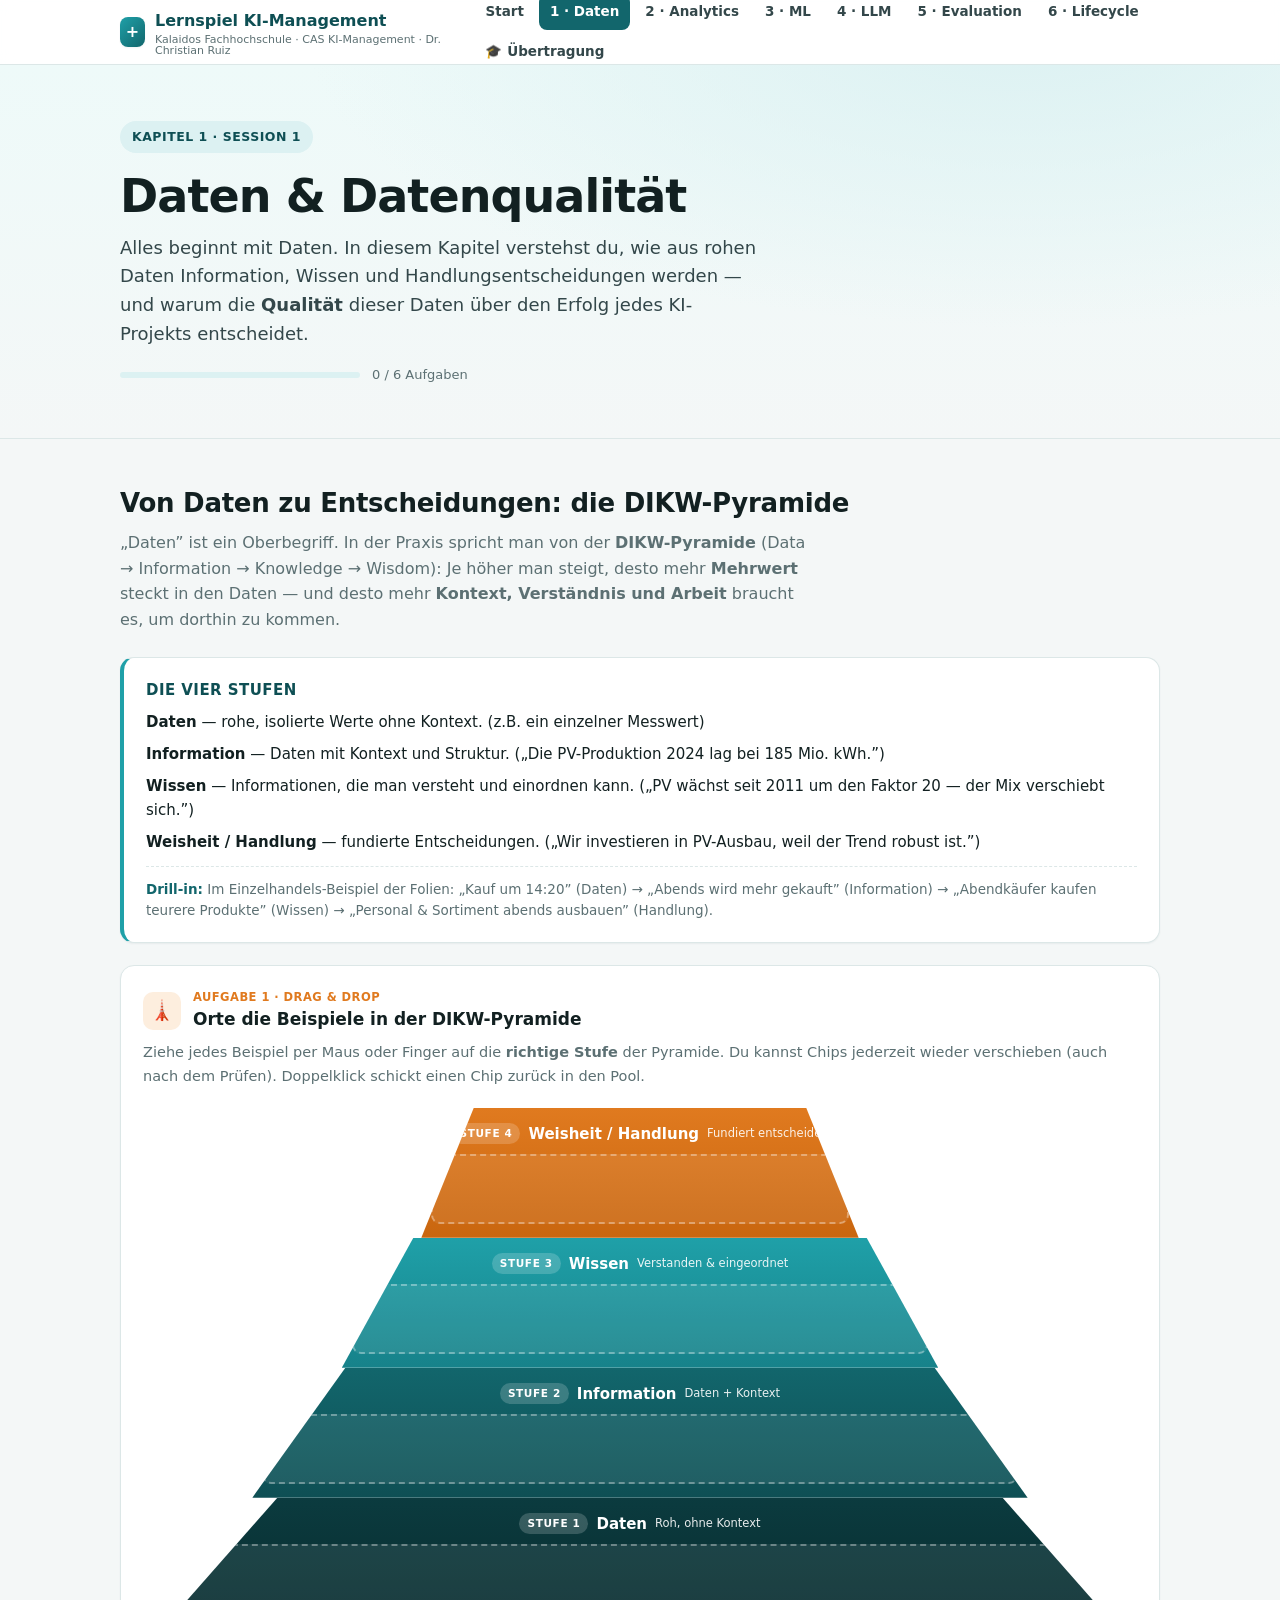
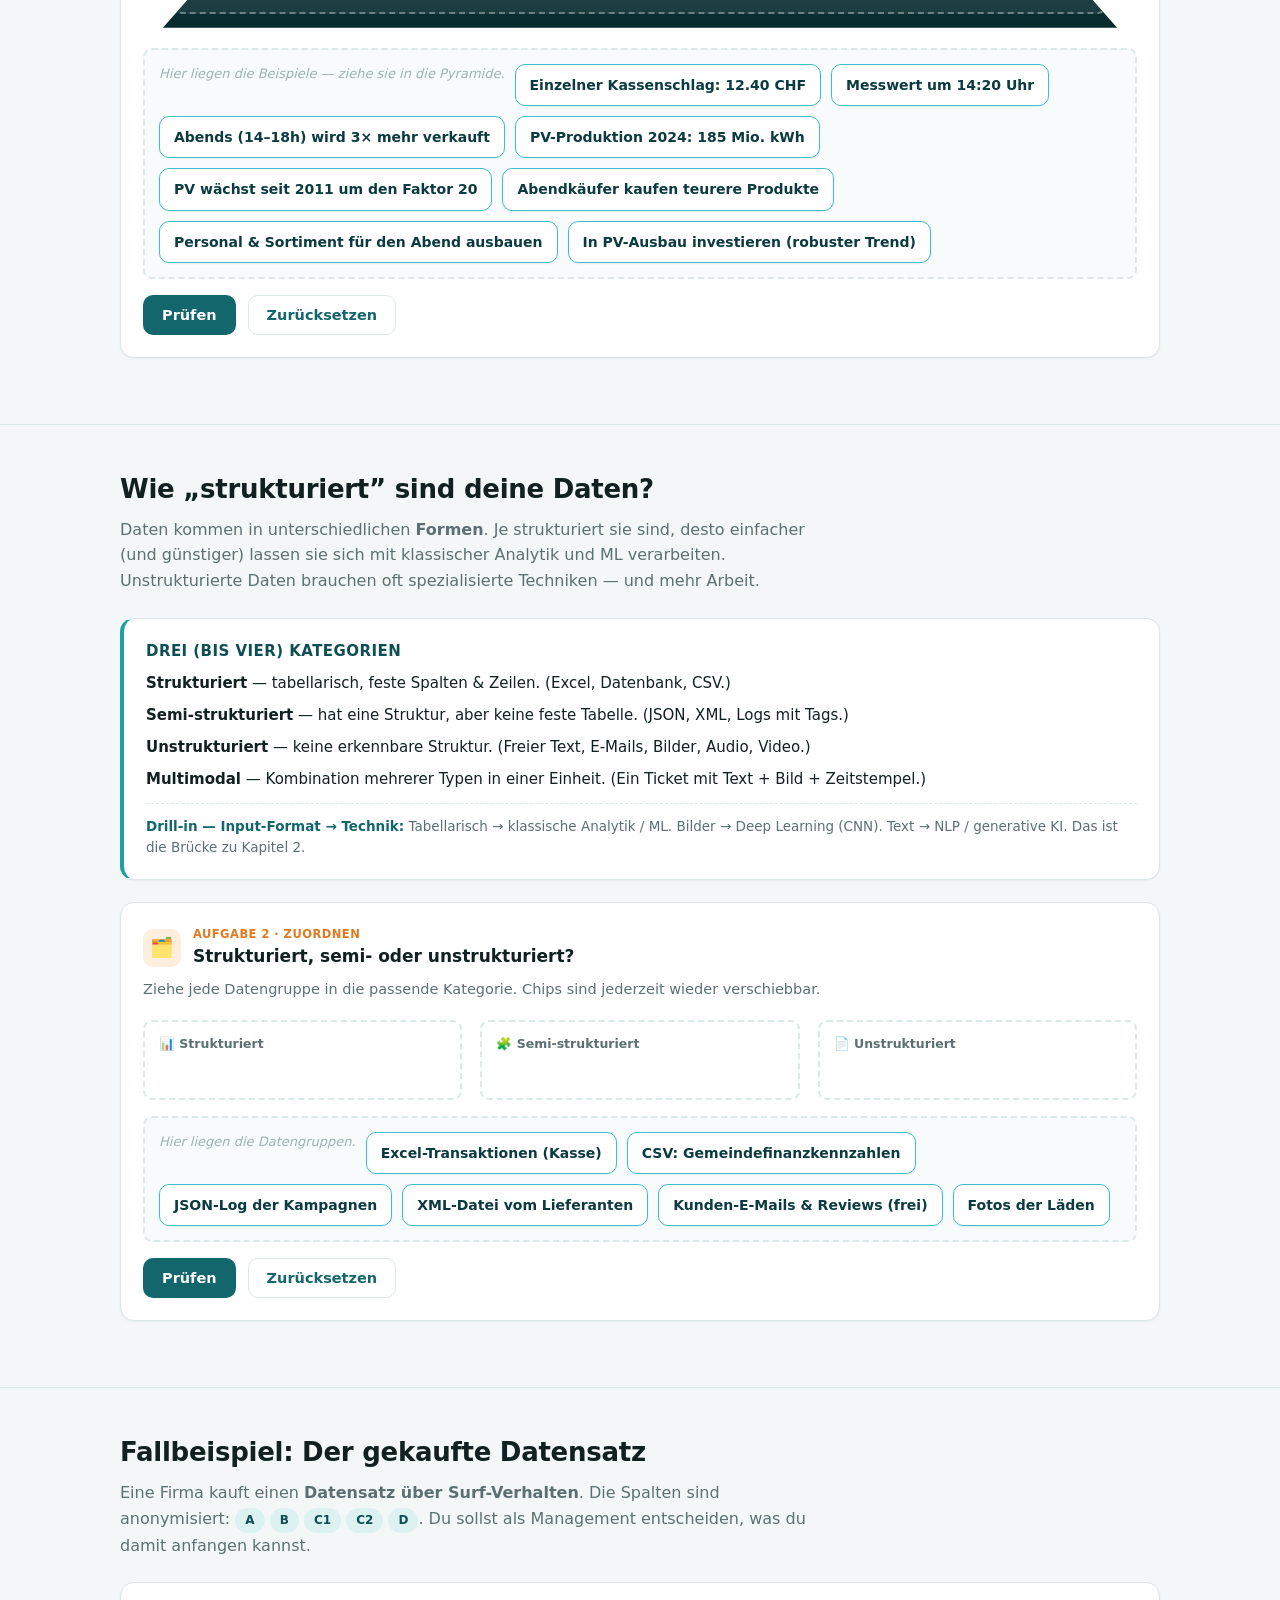
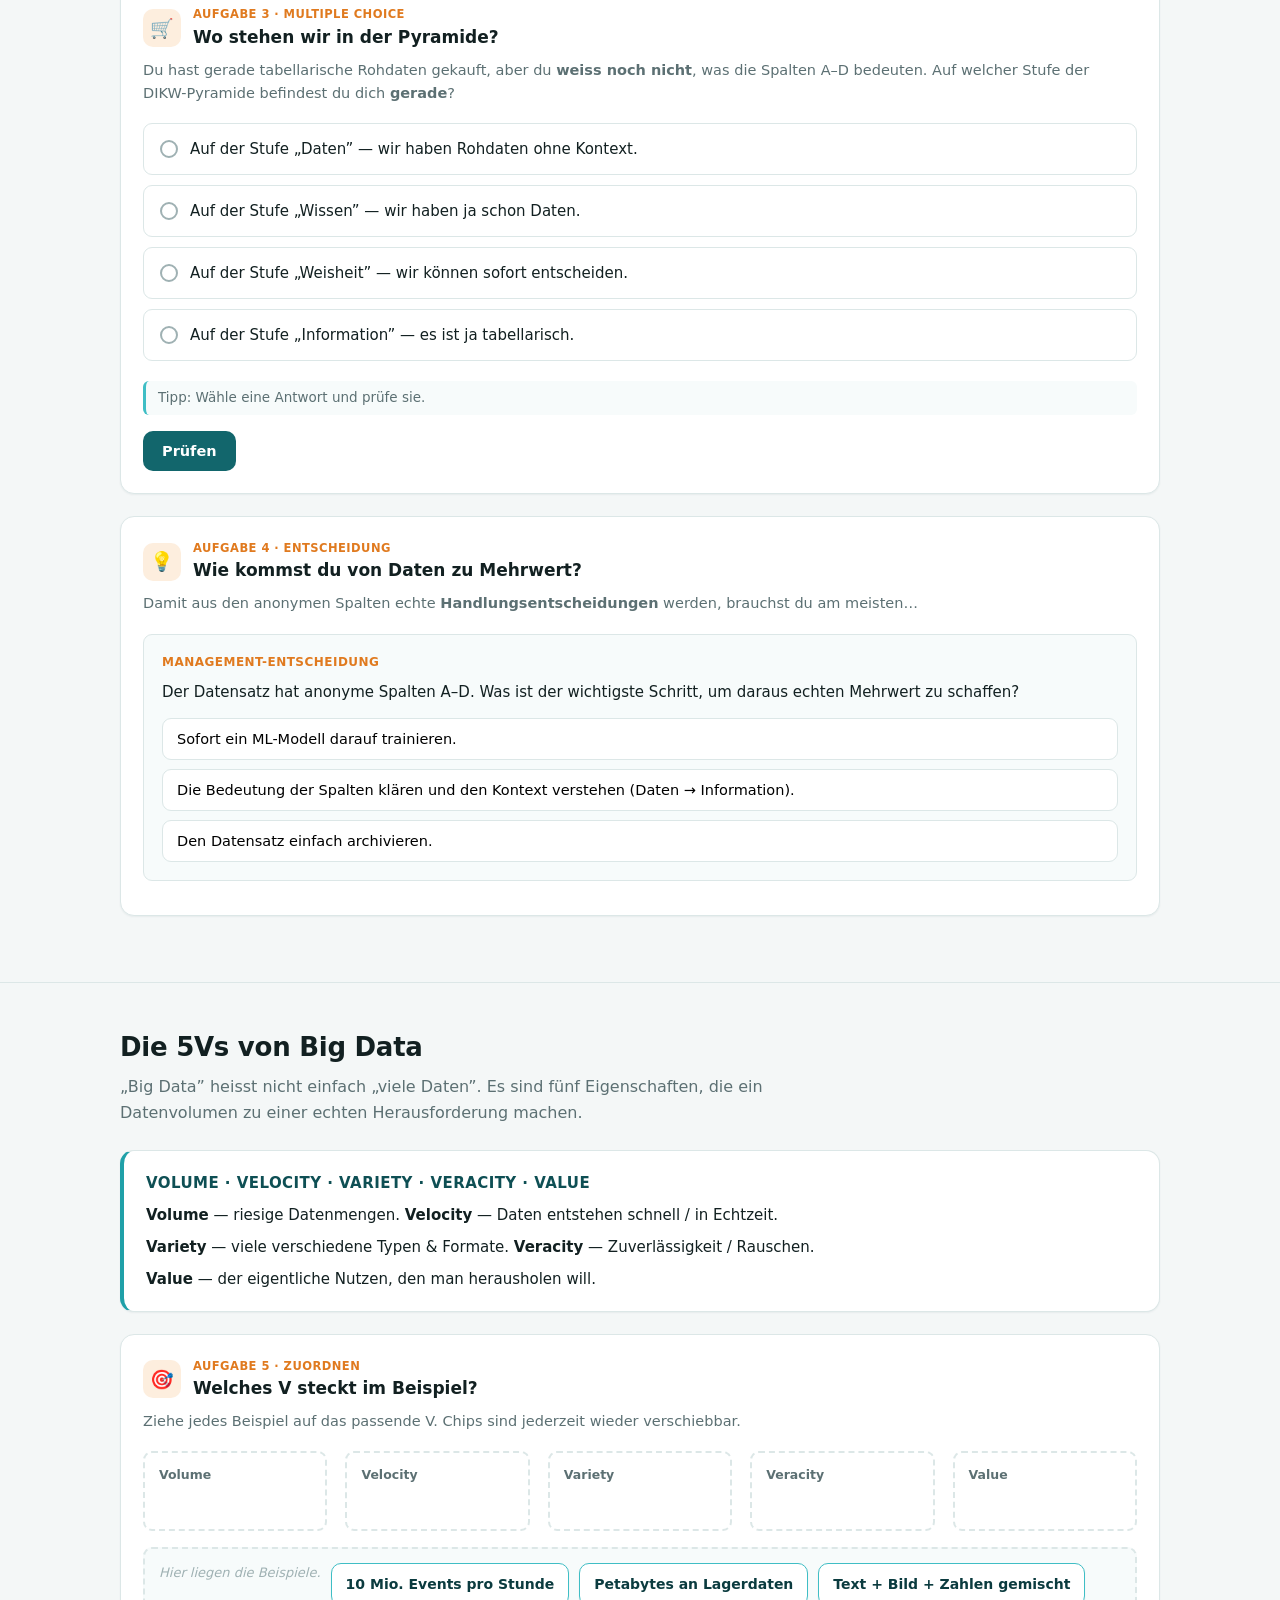
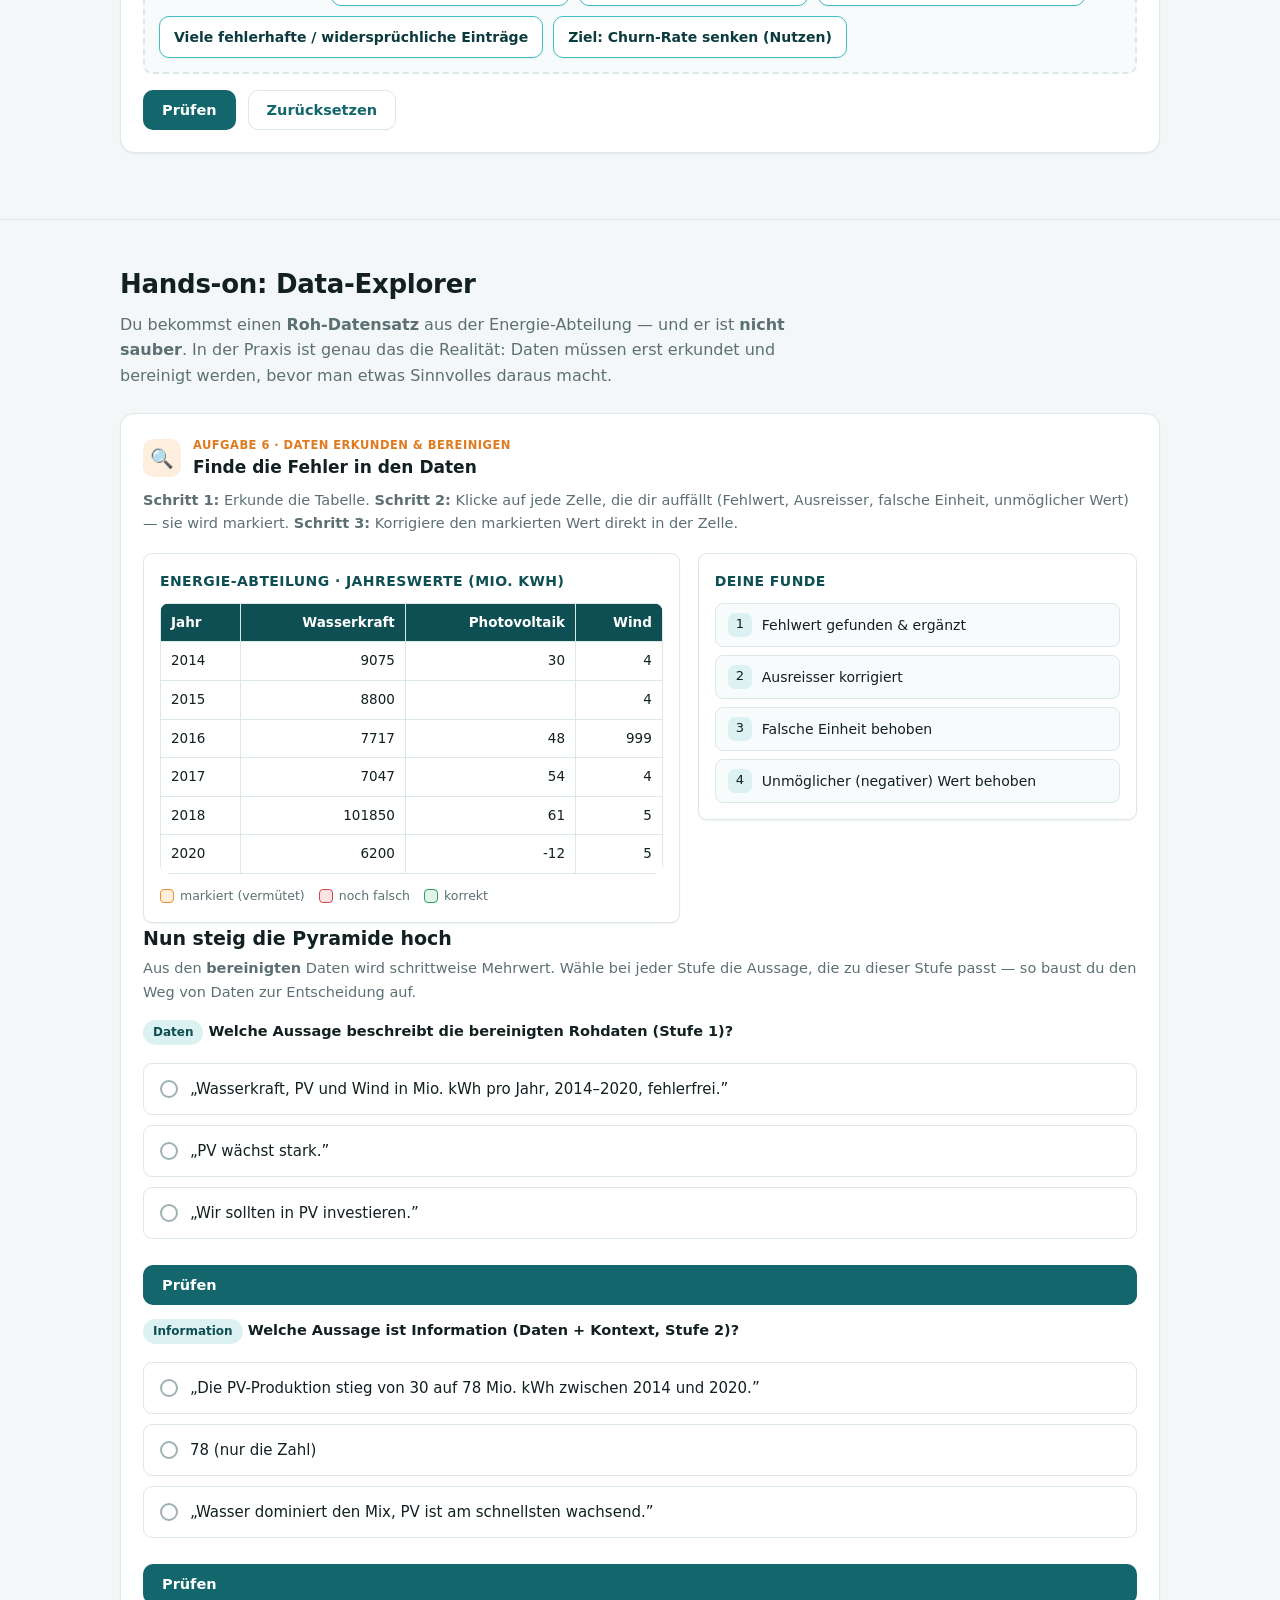
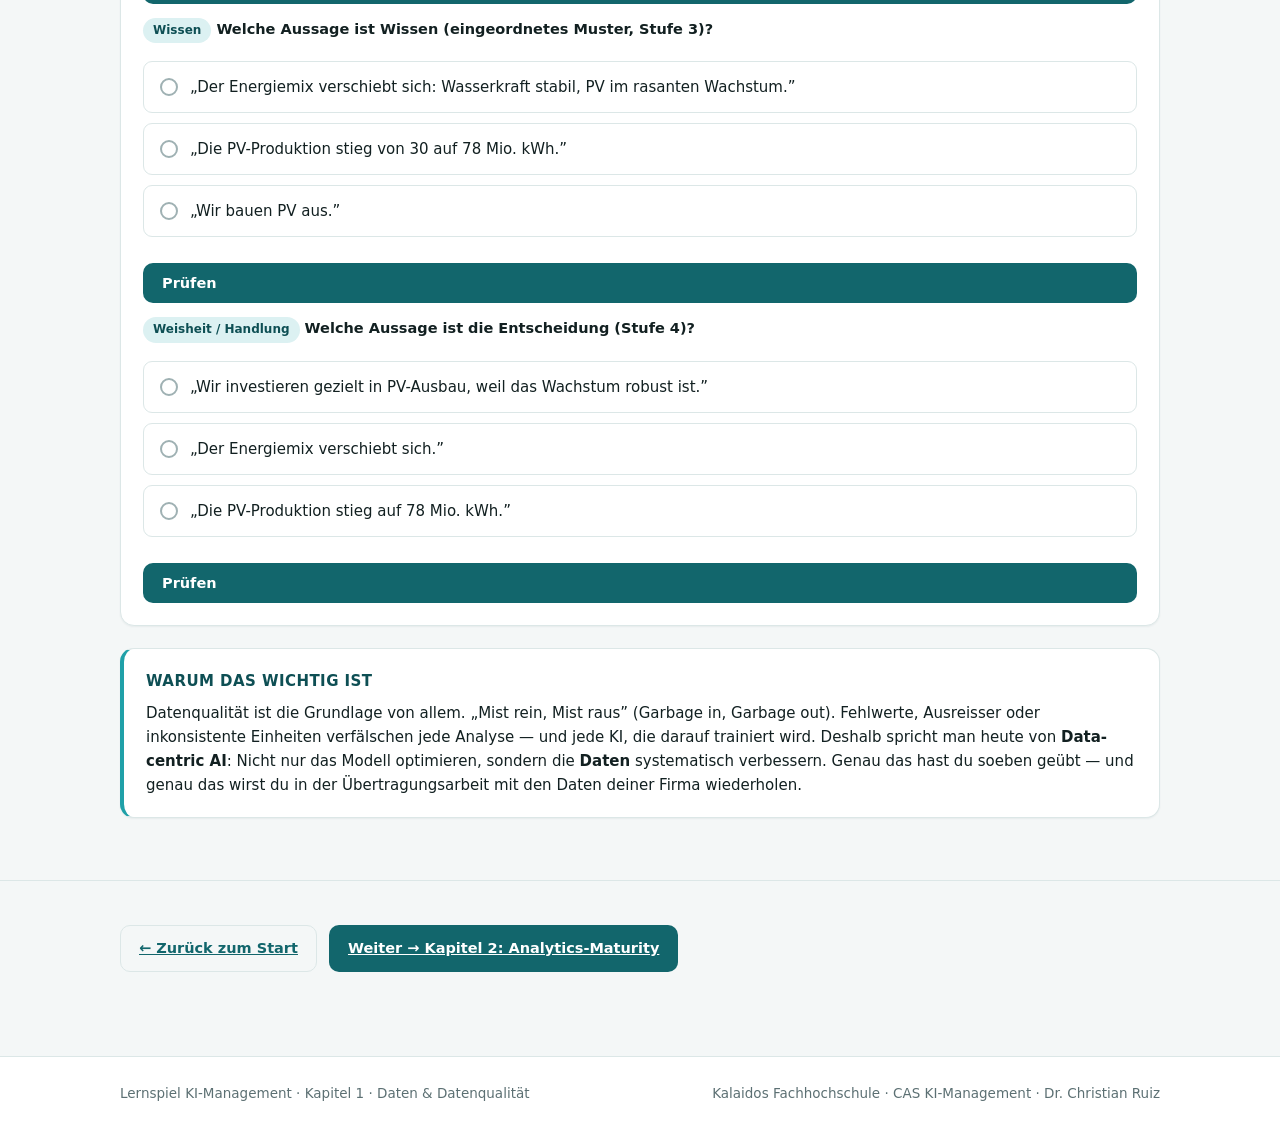
==== commit c1fed193: "feat(game): Kapitel 2-6 + Übertragungsarbeit, robuster initMC, Worksheet-CSS - Kapitel 2 (Analytics-" ====
--- a/game/kapitel1-daten.html
+++ b/game/kapitel1-daten.html
@@ -13,7 +13,7 @@
   <div class="wrap">
     <a class="brand" href="index.html">
       <span class="logo">+</span>
-      <span>Lernspiel KI-Management<small>CAS KI-Management · Dr. Christian Ruiz</small></span>
+      <span>Lernspiel KI-Management<small>Kalaidos Fachhochschule · CAS KI-Management · Dr. Christian Ruiz</small></span>
     </a>
     <nav class="nav">
       <a href="index.html">Start</a>
@@ -38,8 +38,8 @@
       über den Erfolg jedes KI-Projekts entscheidet.
     </p>
     <div class="row mt">
-      <div class="progressbar" style="width:240px"><span data-progress="k1" data-total="5" style="width:0%"></span></div>
-      <span class="small muted" data-progress-label="k1">0 / 5 Aufgaben</span>
+      <div class="progressbar" style="width:240px"><span data-progress="k1" data-total="6" style="width:0%"></span></div>
+      <span class="small muted" data-progress-label="k1">0 / 6 Aufgaben</span>
     </div>
   </div>
 </section>
@@ -49,18 +49,18 @@
   <div class="wrap">
     <h2 class="sec">Von Daten zu Entscheidungen: die DIKW-Pyramide</h2>
     <p class="sub">
-      „Daten" ist ein Oberbegriff. In der Praxis spricht man von der <b>DIKW-Pyramide</b>
-      (Data → Information → Knowledge → Wisdom): je höher man steigt, desto mehr <b>Mehrwert</b>
-      steckt in den Daten — und desto mehr <b>Arbeit, Kontext und Wissen</b> braucht es, um dorthin zu kommen.
+      „Daten” ist ein Oberbegriff. In der Praxis spricht man von der <b>DIKW-Pyramide</b>
+      (Data → Information → Knowledge → Wisdom): Je höher man steigt, desto mehr <b>Mehrwert</b>
+      steckt in den Daten — und desto mehr <b>Kontext, Verständnis und Arbeit</b> braucht es, um dorthin zu kommen.
     </p>
 
     <div class="concept">
       <h4>Die vier Stufen</h4>
-      <p><b>Daten</b> — rohe, isolierte Werte ohne Kontext. (Beispiel: „185'118'309" — was heisst das?)</p>
-      <p><b>Information</b> — Daten mit Kontext und Struktur. („Die Graubündner PV-Produktion 2024 war 185 Mio. kWh.")</p>
-      <p><b>Wissen</b> — Informationen, die man versteht und einordnen kann. („PV wächst seit 2011 um den Faktor 20 — der Mix verschiebt sich.")</p>
-      <p><b>Weisheit / Handlung</b> — fundierte Entscheidungen. („Wir investieren in PV-Ausbau, weil der Trend robust ist.")</p>
-      <div class="drill"><b>Drill-in:</b> Im Einzelhandels-Beispiel der Folien: „Kauf um 14:20" (Daten) → „Kunde kauft abends mehr" (Information) → „Abendkäufer kaufen teurere Produkte" (Wissen) → „Personal &amp; Sortiment abends ausbauen" (Handlung).</div>
+      <p><b>Daten</b> — rohe, isolierte Werte ohne Kontext. (z.B. ein einzelner Messwert)</p>
+      <p><b>Information</b> — Daten mit Kontext und Struktur. („Die PV-Produktion 2024 lag bei 185 Mio. kWh.”)</p>
+      <p><b>Wissen</b> — Informationen, die man versteht und einordnen kann. („PV wächst seit 2011 um den Faktor 20 — der Mix verschiebt sich.”)</p>
+      <p><b>Weisheit / Handlung</b> — fundierte Entscheidungen. („Wir investieren in PV-Ausbau, weil der Trend robust ist.”)</p>
+      <div class="drill"><b>Drill-in:</b> Im Einzelhandels-Beispiel der Folien: „Kauf um 14:20” (Daten) → „Abends wird mehr gekauft” (Information) → „Abendkäufer kaufen teurere Produkte” (Wissen) → „Personal &amp; Sortiment abends ausbauen” (Handlung).</div>
     </div>
 
     <!-- AUFGABE 1: DIKW Drag & Drop -->
@@ -70,34 +70,30 @@
         <div><div class="type">Aufgabe 1 · Drag &amp; Drop</div><h3>Orte die Beispiele in der DIKW-Pyramide</h3></div>
       </div>
       <p class="instr">
-        Ziehe jedes Beispiel mit der Maus (oder per Finger) auf die <b>richtige Stufe</b> der Pyramide.
-        Nach dem Ziehen: <b>Prüfen</b>.
+        Ziehe jedes Beispiel per Maus oder Finger auf die <b>richtige Stufe</b> der Pyramide.
+        Du kannst Chips jederzeit wieder verschieben (auch nach dem Prüfen). Doppelklick schickt einen Chip zurück in den Pool.
       </p>
 
       <div class="pyramid" id="dikw">
-        <div class="pyr-level pyr-1" data-level="wisdom">
-          <div class="pl-name">Weisheit / Handlung</div>
-          <div class="pl-q">Fundiert entscheiden</div>
-          <div class="pl-drops dropzone" data-accept="wisdom"></div>
+        <div class="pyr-level pyr-1">
+          <div class="pl-head"><span class="pl-badge">STUFE 4</span><span class="pl-name">Weisheit / Handlung</span><span class="pl-q">Fundiert entscheiden</span></div>
+          <div class="dz" id="dz-wisdom"><div class="dz-items"></div></div>
         </div>
-        <div class="pyr-level pyr-2" data-level="knowledge">
-          <div class="pl-name">Wissen</div>
-          <div class="pl-q">Verstanden &amp; eingeordnet</div>
-          <div class="pl-drops dropzone" data-accept="knowledge"></div>
+        <div class="pyr-level pyr-2">
+          <div class="pl-head"><span class="pl-badge">STUFE 3</span><span class="pl-name">Wissen</span><span class="pl-q">Verstanden &amp; eingeordnet</span></div>
+          <div class="dz" id="dz-knowledge"><div class="dz-items"></div></div>
         </div>
-        <div class="pyr-level pyr-3" data-level="information">
-          <div class="pl-name">Information</div>
-          <div class="pl-q">Daten + Kontext</div>
-          <div class="pl-drops dropzone" data-accept="information"></div>
+        <div class="pyr-level pyr-3">
+          <div class="pl-head"><span class="pl-badge">STUFE 2</span><span class="pl-name">Information</span><span class="pl-q">Daten + Kontext</span></div>
+          <div class="dz" id="dz-information"><div class="dz-items"></div></div>
         </div>
-        <div class="pyr-level pyr-4" data-level="data">
-          <div class="pl-name">Daten</div>
-          <div class="pl-q">Roh, ohne Kontext</div>
-          <div class="pl-drops dropzone" data-accept="data"></div>
+        <div class="pyr-level pyr-4">
+          <div class="pl-head"><span class="pl-badge">STUFE 1</span><span class="pl-name">Daten</span><span class="pl-q">Roh, ohne Kontext</span></div>
+          <div class="dz" id="dz-data"><div class="dz-items"></div></div>
         </div>
       </div>
 
-      <div class="dnd-pool" id="dikw-pool"></div>
+      <div class="dnd-pool" id="dikw-pool"><span class="hint">Hier liegen die Beispiele — ziehe sie in die Pyramide.</span></div>
       <div class="row">
         <button class="btn btn-primary" id="dikw-check">Prüfen</button>
         <button class="btn btn-ghost" id="dikw-reset">Zurücksetzen</button>
@@ -110,7 +106,7 @@
 <!-- ============ BEGRIFF 2: Datentypen ============ -->
 <section class="section">
   <div class="wrap">
-    <h2 class="sec">Wie „strukturiert" sind deine Daten?</h2>
+    <h2 class="sec">Wie „strukturiert” sind deine Daten?</h2>
     <p class="sub">
       Daten kommen in unterschiedlichen <b>Formen</b>. Je strukturiert sie sind, desto einfacher (und günstiger)
       lassen sie sich mit klassischer Analytik und ML verarbeiten. Unstrukturierte Daten brauchen oft
@@ -132,24 +128,15 @@
         <div class="icon">🗂️</div>
         <div><div class="type">Aufgabe 2 · Zuordnen</div><h3>Strukturiert, semi- oder unstrukturiert?</h3></div>
       </div>
-      <p class="instr">Ziehe jede Datengruppe in die passende Kategorie.</p>
+      <p class="instr">Ziehe jede Datengruppe in die passende Kategorie. Chips sind jederzeit wieder verschiebbar.</p>
 
       <div class="grid cols-3" style="margin-top:8px">
-        <div class="dropzone" id="dz-struct">
-          <div class="dz-label">📊 Strukturiert</div>
-          <div class="dz-items" data-accept="struct"></div>
-        </div>
-        <div class="dropzone" id="dz-semi">
-          <div class="dz-label">🧩 Semi-strukturiert</div>
-          <div class="dz-items" data-accept="semi"></div>
-        </div>
-        <div class="dropzone" id="dz-unstruct">
-          <div class="dz-label">📄 Unstrukturiert</div>
-          <div class="dz-items" data-accept="unstruct"></div>
-        </div>
-      </div>
-
-      <div class="dnd-pool mt" id="type-pool"></div>
+        <div class="dz" id="dz-struct"><span class="dz-label">📊 Strukturiert</span><div class="dz-items"></div></div>
+        <div class="dz" id="dz-semi"><span class="dz-label">🧩 Semi-strukturiert</span><div class="dz-items"></div></div>
+        <div class="dz" id="dz-unstruct"><span class="dz-label">📄 Unstrukturiert</span><div class="dz-items"></div></div>
+      </div>
+
+      <div class="dnd-pool mt" id="type-pool"><span class="hint">Hier liegen die Datengruppen.</span></div>
       <div class="row">
         <button class="btn btn-primary" id="type-check">Prüfen</button>
         <button class="btn btn-ghost" id="type-reset">Zurücksetzen</button>
@@ -159,7 +146,7 @@
   </div>
 </section>
 
-<!-- ============ BEGRIFF 3: Das gekaufte Datensatz-Szenario ============ -->
+<!-- ============ BEGRIFF 3: Der gekaufte Datensatz ============ -->
 <section class="section">
   <div class="wrap">
     <h2 class="sec">Fallbeispiel: Der gekaufte Datensatz</h2>
@@ -202,7 +189,7 @@
   <div class="wrap">
     <h2 class="sec">Die 5Vs von Big Data</h2>
     <p class="sub">
-      „Big Data" heisst nicht einfach „viele Daten". Es sind fünf Eigenschaften, die ein Datenvolumen
+      „Big Data” heisst nicht einfach „viele Daten”. Es sind fünf Eigenschaften, die ein Datenvolumen
       zu einer echten Herausforderung machen.
     </p>
     <div class="concept">
@@ -218,17 +205,17 @@
         <div class="icon">🎯</div>
         <div><div class="type">Aufgabe 5 · Zuordnen</div><h3>Welches V steckt im Beispiel?</h3></div>
       </div>
-      <p class="instr">Ziehe jedes Beispiel auf das passende V.</p>
-
-      <div class="grid cols-5" id="fivev-grid" style="grid-template-columns:repeat(5,1fr)">
-        <div class="dropzone" id="v-volume"><div class="dz-label">Volume</div><div class="dz-items" data-accept="volume"></div></div>
-        <div class="dropzone" id="v-velocity"><div class="dz-label">Velocity</div><div class="dz-items" data-accept="velocity"></div></div>
-        <div class="dropzone" id="v-variety"><div class="dz-label">Variety</div><div class="dz-items" data-accept="variety"></div></div>
-        <div class="dropzone" id="v-veracity"><div class="dz-label">Veracity</div><div class="dz-items" data-accept="veracity"></div></div>
-        <div class="dropzone" id="v-value"><div class="dz-label">Value</div><div class="dz-items" data-accept="value"></div></div>
-      </div>
-
-      <div class="dnd-pool mt" id="fivev-pool"></div>
+      <p class="instr">Ziehe jedes Beispiel auf das passende V. Chips sind jederzeit wieder verschiebbar.</p>
+
+      <div class="grid" id="fivev-grid" style="grid-template-columns:repeat(5,1fr)">
+        <div class="dz" id="v-volume"><span class="dz-label">Volume</span><div class="dz-items"></div></div>
+        <div class="dz" id="v-velocity"><span class="dz-label">Velocity</span><div class="dz-items"></div></div>
+        <div class="dz" id="v-variety"><span class="dz-label">Variety</span><div class="dz-items"></div></div>
+        <div class="dz" id="v-veracity"><span class="dz-label">Veracity</span><div class="dz-items"></div></div>
+        <div class="dz" id="v-value"><span class="dz-label">Value</span><div class="dz-items"></div></div>
+      </div>
+
+      <div class="dnd-pool mt" id="fivev-pool"><span class="hint">Hier liegen die Beispiele.</span></div>
       <div class="row">
         <button class="btn btn-primary" id="fivev-check">Prüfen</button>
         <button class="btn btn-ghost" id="fivev-reset">Zurücksetzen</button>
@@ -238,50 +225,74 @@
   </div>
 </section>
 
-<!-- ============ BEGRIFF 5: Echte Daten bearbeiten ============ -->
+<!-- ============ BEGRIFF 5: Hands-on Data-Explorer ============ -->
 <section class="section">
   <div class="wrap">
-    <h2 class="sec">Hands-on: Echte Daten aus Graubünden</h2>
+    <h2 class="sec">Hands-on: Data-Explorer</h2>
     <p class="sub">
-      Hier sind <b>echte Daten</b>: die erneuerbare Stromproduktion des Kantons Graubünden nach Quelle.
-      Klicke in die Spalte <b>Photovoltaik</b> und ändere einen Wert — das Diagramm reagiert live.
-      Du siehst, wie aus einer Zahl ein Bild wird.
+      Du bekommst einen <b>Roh-Datensatz</b> aus der Energie-Abteilung — und er ist <b>nicht sauber</b>.
+ In der Praxis ist genau das die Realität: Daten müssen erst erkundet und bereinigt werden,
+ bevor man etwas Sinnvolles daraus macht.
     </p>
 
     <div class="task">
       <div class="task-head">
-        <div class="icon">✏️</div>
-        <div><div class="type">Aufgabe 6 · Echte Daten</div><h3>Verändere die Daten, sieh den Effekt</h3></div>
+        <div class="icon">🔍</div>
+        <div><div class="type">Aufgabe 6 · Daten erkunden &amp; bereinigen</div><h3>Finde die Fehler in den Daten</h3></div>
       </div>
       <p class="instr">
-        <b>Klicke</b> auf einen Wert in der gelben <span class="pill orange">Photovoltaik</span>-Spalte und ändere ihn
-        (z.B. den Wert 2024). Das Balkendiagramm zeigt die PV-Produktion pro Jahr — und aktualisiert sich sofort.
+        <b>Schritt 1:</b> Erkunde die Tabelle. <b>Schritt 2:</b> Klicke auf jede Zelle, die dir
+        auffällt (Fehlwert, Ausreisser, falsche Einheit, unmöglicher Wert) — sie wird markiert.
+        <b>Schritt 3:</b> Korrigiere den markierten Wert direkt in der Zelle.
       </p>
-      <div class="table-wrap">
-        <table class="datatable" id="energie">
-          <thead>
-            <tr>
-              <th>Jahr</th>
-              <th>Wasserkraft</th>
-              <th>Biogas/Biomasse</th>
-              <th>Wind</th>
-              <th data-col="pv">Photovoltaik ✏️</th>
-            </tr>
-          </thead>
-          <tbody id="energie-body"></tbody>
-        </table>
-      </div>
-      <p class="small muted mt">Werte in Mio. kWh (abgekürzt). Quelle: energie_graubuenden.csv.</p>
-      <div class="barchart mt" id="pv-chart"></div>
-      <div class="feedback" id="pv-fb"></div>
+
+      <div class="explorer">
+        <div class="panel">
+          <h4>Energie-Abteilung · Jahreswerte (Mio. kWh)</h4>
+          <div class="table-wrap">
+            <table class="datatable" id="explore">
+              <thead>
+                <tr><th>Jahr</th><th>Wasserkraft</th><th>Photovoltaik</th><th>Wind</th></tr>
+              </thead>
+              <tbody id="explore-body"></tbody>
+            </table>
+          </div>
+          <div class="legend">
+            <span class="lg-flag"><i></i> markiert (vermütet)</span>
+            <span class="lg-bad"><i></i> noch falsch</span>
+            <span class="lg-fix"><i></i> korrekt</span>
+          </div>
+        </div>
+        <div class="panel">
+          <h4>Deine Funde</h4>
+          <ul class="findings" id="findings">
+            <li data-issue="missing"><span class="fi">1</span> Fehlwert gefunden &amp; ergänzt</li>
+            <li data-issue="outlier"><span class="fi">2</span> Ausreisser korrigiert</li>
+            <li data-issue="unit"><span class="fi">3</span> Falsche Einheit behoben</li>
+            <li data-issue="negative"><span class="fi">4</span> Unmöglicher (negativer) Wert behoben</li>
+          </ul>
+          <div class="feedback" id="explore-fb" style="margin-top:14px"></div>
+        </div>
+      </div>
+
+      <!-- Teil B: Pyramide hochsteigen -->
+      <div class="hr-soft"></div>
+      <h3 class="blk mt">Nun steig die Pyramide hoch</h3>
+      <p class="blk-sub">
+        Aus den <b>bereinigten</b> Daten wird schrittweise Mehrwert. Wähle bei jeder Stufe die
+        Aussage, die zu dieser Stufe passt — so baust du den Weg von Daten zur Entscheidung auf.
+      </p>
+      <div id="climb"></div>
+      <div class="feedback" id="climb-fb"></div>
     </div>
 
     <div class="concept">
       <h4>Warum das wichtig ist</h4>
-      <p>Datenqualität ist die Grundlage von allem. „Mist rein, Mist raus" (Garbage in, Garbage out).
+      <p>Datenqualität ist die Grundlage von allem. „Mist rein, Mist raus” (Garbage in, Garbage out).
       Fehlwerte, Ausreisser oder inkonsistente Einheiten verfälschen jede Analyse — und jede KI,
       die darauf trainiert wird. Deshalb spricht man heute von <b>Data-centric AI</b>: Nicht nur das Modell
-      optimieren, sondern die <b>Daten</b> systematisch verbessern.</p>
+      optimieren, sondern die <b>Daten</b> systematisch verbessern. Genau das hast du soeben geübt —
+      und genau das wirst du in der Übertragungsarbeit mit den Daten deiner Firma wiederholen.</p>
     </div>
   </div>
 </section>
@@ -298,140 +309,83 @@
 <footer class="footer">
   <div class="wrap">
     <span>Lernspiel KI-Management · Kapitel 1 · Daten &amp; Datenqualität</span>
-    <span>Grundlagen Teil 2 · Wintersemester 2025/2026</span>
+    <span>Kalaidos Fachhochschule · CAS KI-Management · Dr. Christian Ruiz</span>
   </div>
 </footer>
 
 <script src="app.js"></script>
 <script>
 /* ============================================================
-   Kapitel 1 — Task-Configs
+   Kapitel 1 — Task-Configs (nutzt die gemeinsame KI-Engine)
    ============================================================ */
 
-/* ---------- Aufgabe 1: DIKW Drag & Drop ---------- */
+/* ---------- Aufgabe 1: DIKW Drag & Drop (dragKit) ---------- */
 (function(){
   const chips = [
-    {id:"c1", text:"„185'118'309“ (nur eine Zahl)", correct:"data"},
-    {id:"c2", text:"„PV-Produktion Graubünden 2024“", correct:"information"},
-    {id:"c3", text:"„PV wächst seit 2011 ×20, Mix verschiebt sich“", correct:"knowledge"},
-    {id:"c4", text:"„PV-Ausbau ausbauen“ (Investitionsentscheid)", correct:"wisdom"},
-    {id:"c5", text:"„7'383'000'000“ (nur eine Zahl)", correct:"data"},
-    {id:"c6", text:"„Wasserkraft dominiert noch heute“ (eingeordnet)", correct:"knowledge"}
-  ];
-  // Pool befüllen
-  const pool = document.getElementById("dikw-pool");
-  chips.forEach(c=>{
-    const el = document.createElement("div");
-    el.className="chip"; el.draggable=true; el.dataset.id=c.id; el.dataset.correct=c.correct;
-    el.textContent=c.text; pool.appendChild(el);
-  });
-  // Dropzonen in der Pyramide
-  const zones = [...document.querySelectorAll("#dikw .dropzone")];
-
-  function wire(pool, zoneEls){
-    let dragEl=null, ghost=null;
-    function start(e,chip){
-      dragEl=chip; chip.classList.add("dragging");
-      ghost=chip.cloneNode(true); ghost.classList.add("dragging");
-      ghost.style.cssText="position:fixed;z-index:999;pointer-events:none;width:"+chip.offsetWidth+"px;left:"+(e.clientX-chip.offsetWidth/2)+"px;top:"+(e.clientY-18)+"px";
-      document.body.appendChild(ghost); e.preventDefault();
-    }
-    function move(e){
-      if(!ghost) return;
-      ghost.style.left=(e.clientX-ghost.offsetWidth/2)+"px";
-      ghost.style.top=(e.clientY-18)+"px";
-      zoneEls.forEach(z=>z.closest(".pyr-level,.dropzone").classList.remove("over"));
-      const u=under(e.clientX,e.clientY); if(u) u.closest(".pyr-level,.dropzone").classList.add("over");
-    }
-    function under(x,y){ const h=document.elementFromPoint(x,y); if(!h) return null; const dz=h.closest(".dropzone"); return dz||null; }
-    function end(e){
-      if(ghost){ghost.remove();ghost=null;}
-      zoneEls.forEach(z=>z.closest(".pyr-level,.dropzone").classList.remove("over"));
-      if(!dragEl) return; dragEl.classList.remove("dragging");
-      const t=under(e.clientX,e.clientY);
-      if(t){ t.appendChild(dragEl); dragEl.classList.add("placed"); }
-      dragEl=null;
-    }
-    pool.addEventListener("pointerdown",e=>{ const c=e.target.closest(".chip"); if(c&&!c.classList.contains("placed")) start(e,c); });
-    document.addEventListener("pointermove",move,{passive:false});
-    document.addEventListener("pointerup",end);
-    document.addEventListener("pointercancel",end);
-    pool.addEventListener("dblclick",e=>{ const c=e.target.closest(".chip"); if(c){c.classList.remove("placed");pool.appendChild(c);} });
-  }
-  wire(pool, zones);
-
+    {id:"d1", text:"Einzelner Kassenschlag: 12.40 CHF", key:"data"},
+    {id:"d2", text:"Messwert um 14:20 Uhr", key:"data"},
+    {id:"i1", text:"Abends (14–18h) wird 3× mehr verkauft", key:"information"},
+    {id:"i2", text:"PV-Produktion 2024: 185 Mio. kWh", key:"information"},
+    {id:"k1", text:"PV wächst seit 2011 um den Faktor 20", key:"knowledge"},
+    {id:"k2", text:"Abendkäufer kaufen teurere Produkte", key:"knowledge"},
+    {id:"w1", text:"Personal & Sortiment für den Abend ausbauen", key:"wisdom"},
+    {id:"w2", text:"In PV-Ausbau investieren (robuster Trend)", key:"wisdom"}
+  ];
+  const zones = [
+    {id:"dz-wisdom", key:"wisdom"},
+    {id:"dz-knowledge", key:"knowledge"},
+    {id:"dz-information", key:"information"},
+    {id:"dz-data", key:"data"}
+  ];
+  const kit = KI.dragKit({ poolId:"dikw-pool", chips, zones });
+  const fb = document.getElementById("dikw-fb");
   document.getElementById("dikw-check").addEventListener("click",()=>{
-    let ok=true, placed=0;
-    zones.forEach(z=>{
-      z.closest(".pyr-level").classList.remove("correct","wrong");
-      const items=z.querySelectorAll(".chip"); if(items.length) placed+=items.length;
-      let zoneOk=true;
-      items.forEach(ch=>{ if(ch.dataset.correct!==z.dataset.accept){zoneOk=false;ok=false;} });
-      z.closest(".pyr-level").classList.add(zoneOk?"correct":"wrong");
-    });
-    if(placed<chips.length){ KI.feedback(document.getElementById("dikw-fb"),false,"Bitte zuerst alle Beispiele in die Pyramide ziehen ("+placed+"/"+chips.length+")."); return; }
-    KI.feedback(document.getElementById("dikw-fb"), ok, ok? "Perfekt — du verstehst, wie aus Daten Handlung wird.":"Fast! Rote Stufen sind falsch — prüfe die Begriffe oben." );
-    if(ok) KI.Store.mark("k1","t1");
-  });
-  document.getElementById("dikw-reset").addEventListener("click",()=>{
-    zones.forEach(z=>{ z.innerHTML=""; z.closest(".pyr-level").classList.remove("correct","wrong"); });
-    chips.forEach(c=>{ const el=pool.querySelector('[data-id="'+c.id+'"]'); el.classList.remove("placed"); });
-    document.getElementById("dikw-fb").className="feedback";
-  });
+    const r = kit.check();
+    if(!r.allPlaced){ KI.feedback(fb,false,"Bitte zuerst alle Beispiele in die Pyramide ziehen."); return; }
+    KI.feedback(fb, r.allCorrect, r.allCorrect
+      ? "Perfekt — du verstehst, wie aus Daten schrittweise Handlung wird."
+      : "Fast! Rote Stufen sind falsch — du kannst die Chips einfach neu sortieren und erneut prüfen.");
+    if(r.allCorrect) KI.Store.mark("k1","t1");
+  });
+  document.getElementById("dikw-reset").addEventListener("click",()=>{ kit.reset(); fb.className="feedback"; });
 })();
 
-/* ---------- Aufgabe 2: Datentypen ---------- */
+/* ---------- Aufgabe 2: Datentypen (dragKit) ---------- */
 (function(){
   const chips=[
-    {id:"s1",text:"Excel-Transaktionen (Kasse)",correct:"struct"},
-    {id:"s2",text:"CSV: Gemeindefinanzkennzahlen",correct:"struct"},
-    {id:"s3",text:"JSON-Log der Kampagnen",correct:"semi"},
-    {id:"s4",text:"XML-Datei vom Lieferanten",correct:"semi"},
-    {id:"s5",text:"Kunden-E-Mails & Reviews (frei)",correct:"unstruct"},
-    {id:"s6",text:"Fotos der Läden",correct:"unstruct"}
-  ];
-  const pool=document.getElementById("type-pool");
-  chips.forEach(c=>{ const el=document.createElement("div"); el.className="chip"; el.draggable=true; el.dataset.id=c.id; el.dataset.correct=c.correct; el.textContent=c.text; pool.appendChild(el); });
-  const zones=[...document.querySelectorAll("#dz-struct .dz-items,#dz-semi .dz-items,#dz-unstruct .dz-items")];
-  const zoneMap={struct:"dz-struct",semi:"dz-semi",unstruct:"dz-unstruct"};
-  let dragEl=null,ghost=null;
-  function start(e,chip){ dragEl=chip; chip.classList.add("dragging"); ghost=chip.cloneNode(true); ghost.classList.add("dragging"); ghost.style.cssText="position:fixed;z-index:999;pointer-events:none;width:"+chip.offsetWidth+"px;left:"+(e.clientX-chip.offsetWidth/2)+"px;top:"+(e.clientY-18)+"px"; document.body.appendChild(ghost); e.preventDefault(); }
-  function move(e){ if(!ghost)return; ghost.style.left=(e.clientX-ghost.offsetWidth/2)+"px"; ghost.style.top=(e.clientY-18)+"px"; zones.forEach(z=>z.closest(".dropzone").classList.remove("over")); const u=under(e.clientX,e.clientY); if(u)u.closest(".dropzone").classList.add("over"); }
-  function under(x,y){ const h=document.elementFromPoint(x,y); if(!h)return null; const dz=h.closest(".dropzone"); return dz?dz.querySelector(".dz-items"):null; }
-  function end(e){ if(ghost){ghost.remove();ghost=null;} zones.forEach(z=>z.closest(".dropzone").classList.remove("over")); if(!dragEl)return; dragEl.classList.remove("dragging"); const t=under(e.clientX,e.clientY); if(t){t.appendChild(dragEl);dragEl.classList.add("placed");} dragEl=null; }
-  pool.addEventListener("pointerdown",e=>{const c=e.target.closest(".chip"); if(c&&!c.classList.contains("placed"))start(e,c);});
-  document.addEventListener("pointermove",move,{passive:false});
-  document.addEventListener("pointerup",end);
-  document.addEventListener("pointercancel",end);
-  pool.addEventListener("dblclick",e=>{const c=e.target.closest(".chip"); if(c){c.classList.remove("placed");pool.appendChild(c);}});
+    {id:"s1",text:"Excel-Transaktionen (Kasse)",key:"struct"},
+    {id:"s2",text:"CSV: Gemeindefinanzkennzahlen",key:"struct"},
+    {id:"s3",text:"JSON-Log der Kampagnen",key:"semi"},
+    {id:"s4",text:"XML-Datei vom Lieferanten",key:"semi"},
+    {id:"s5",text:"Kunden-E-Mails & Reviews (frei)",key:"unstruct"},
+    {id:"s6",text:"Fotos der Läden",key:"unstruct"}
+  ];
+  const zones=[
+    {id:"dz-struct",key:"struct"},
+    {id:"dz-semi",key:"semi"},
+    {id:"dz-unstruct",key:"unstruct"}
+  ];
+  const kit = KI.dragKit({ poolId:"type-pool", chips, zones });
+  const fb = document.getElementById("type-fb");
   document.getElementById("type-check").addEventListener("click",()=>{
-    let ok=true;
-    Object.keys(zoneMap).forEach(key=>{
-      const dz=document.getElementById(zoneMap[key]);
-      dz.classList.remove("correct","wrong"); let zoneOk=true;
-      dz.querySelectorAll(".chip").forEach(ch=>{ if(ch.dataset.correct!==key){zoneOk=false;ok=false;} });
-      dz.classList.add(zoneOk?"correct":"wrong");
-    });
-    const placed=[...document.querySelectorAll(".chip.placed")].length;
-    if(placed<chips.length){ KI.feedback(document.getElementById("type-fb"),false,"Noch nicht alles zugeordnet ("+placed+"/"+chips.length+")."); return; }
-    KI.feedback(document.getElementById("type-fb"),ok, ok?"Genau — du erkennst die Datenformen.":"Einige Kategorien sind falsch (rot). Schau in die Erklärung oben.");
-    if(ok) KI.Store.mark("k1","t2");
-  });
-  document.getElementById("type-reset").addEventListener("click",()=>{
-    zones.forEach(z=>{z.innerHTML="";z.closest(".dropzone").classList.remove("correct","wrong");});
-    chips.forEach(c=>pool.querySelector('[data-id="'+c.id+'"]').classList.remove("placed"));
-    document.getElementById("type-fb").className="feedback";
-  });
+    const r = kit.check();
+    if(!r.allPlaced){ KI.feedback(fb,false,"Noch nicht alles zugeordnet — ziehe alle Chips in eine Kategorie."); return; }
+    KI.feedback(fb, r.allCorrect, r.allCorrect
+      ? "Genau — du erkennst die Datenformen."
+      : "Einige Kategorien sind falsch (rot). Sortiere die Chips neu und prüfe erneut.");
+    if(r.allCorrect) KI.Store.mark("k1","t2");
+  });
+  document.getElementById("type-reset").addEventListener("click",()=>{ kit.reset(); fb.className="feedback"; });
 })();
 
 /* ---------- Aufgabe 3: MC (Dataset Pyramide) ---------- */
 KI.initMC({
   containerId:"mc-dataset", chapter:"k1", taskId:"t3",
   options:[
-    {text:"Auf der Stufe „Daten“ — wir haben Rohdaten ohne Kontext.", correct:true, reason:"Richtig. Tabellarische Werte A–D ohne Bedeutung sind reine Daten. Erst wenn du die Spalten verstehst, entsteht Information."},
-    {text:"Auf der Stufe „Wissen“ — wir haben ja schon Daten.", correct:false, reason:"Noch nicht. Wissen entsteht erst, wenn du die Daten verstehst und einordnen kannst — das fehlt hier."},
-    {text:"Auf der Stufe „Weisheit“ — wir können sofort entscheiden.", correct:false, reason:"Zu weit oben. Ohne Kontext zu den Spalten kannst du keine fundierte Entscheidung treffen."},
-    {text:"Auf der Stufe „Information“ — es ist ja tabellarisch.", correct:false, reason:"Tabellarisch ist eine Form, kein Kontext. Information braucht Bedeutung — die fehlt noch."}
+    {text:"Auf der Stufe „Daten” — wir haben Rohdaten ohne Kontext.", correct:true, reason:"Richtig. Tabellarische Werte A–D ohne Bedeutung sind reine Daten. Erst wenn du die Spalten verstehst, entsteht Information."},
+    {text:"Auf der Stufe „Wissen” — wir haben ja schon Daten.", correct:false, reason:"Noch nicht. Wissen entsteht erst, wenn du die Daten verstehst und einordnen kannst — das fehlt hier."},
+    {text:"Auf der Stufe „Weisheit” — wir können sofort entscheiden.", correct:false, reason:"Zu weit oben. Ohne Kontext zu den Spalten kannst du keine fundierte Entscheidung treffen."},
+    {text:"Auf der Stufe „Information” — es ist ja tabellarisch.", correct:false, reason:"Tabellarisch ist eine Form, kein Kontext. Information braucht Bedeutung — die fehlt noch."}
   ]
 });
 
@@ -447,81 +401,182 @@
   ]
 });
 
-/* ---------- Aufgabe 5: 5Vs ---------- */
+/* ---------- Aufgabe 5: 5Vs (dragKit) ---------- */
 (function(){
   const chips=[
-    {id:"v1",text:"10 Mio. Events pro Stunde",correct:"velocity"},
-    {id:"v2",text:"Petabytes an Lagerdaten",correct:"volume"},
-    {id:"v3",text:"Text + Bild + Zahlen gemischt",correct:"variety"},
-    {id:"v4",text:"Viele fehlerhafte / widersprüchliche Einträge",correct:"veracity"},
-    {id:"v5",text:"Ziel: Churn-Rate senken (Nutzen)",correct:"value"}
-  ];
-  const pool=document.getElementById("fivev-pool");
-  chips.forEach(c=>{ const el=document.createElement("div"); el.className="chip"; el.draggable=true; el.dataset.id=c.id; el.dataset.correct=c.correct; el.textContent=c.text; pool.appendChild(el); });
-  const zones=[...document.querySelectorAll("[id^=v-] .dz-items")];
-  const map={volume:"v-volume",velocity:"v-velocity",variety:"v-variety",veracity:"v-veracity",value:"v-value"};
-  let dragEl=null,ghost=null;
-  function start(e,chip){ dragEl=chip; chip.classList.add("dragging"); ghost=chip.cloneNode(true); ghost.classList.add("dragging"); ghost.style.cssText="position:fixed;z-index:999;pointer-events:none;width:"+chip.offsetWidth+"px;left:"+(e.clientX-chip.offsetWidth/2)+"px;top:"+(e.clientY-18)+"px"; document.body.appendChild(ghost); e.preventDefault(); }
-  function move(e){ if(!ghost)return; ghost.style.left=(e.clientX-ghost.offsetWidth/2)+"px"; ghost.style.top=(e.clientY-18)+"px"; zones.forEach(z=>z.closest(".dropzone").classList.remove("over")); const u=under(e.clientX,e.clientY); if(u)u.closest(".dropzone").classList.add("over"); }
-  function under(x,y){ const h=document.elementFromPoint(x,y); if(!h)return null; const dz=h.closest(".dropzone"); return dz?dz.querySelector(".dz-items"):null; }
-  function end(e){ if(ghost){ghost.remove();ghost=null;} zones.forEach(z=>z.closest(".dropzone").classList.remove("over")); if(!dragEl)return; dragEl.classList.remove("dragging"); const t=under(e.clientX,e.clientY); if(t){t.appendChild(dragEl);dragEl.classList.add("placed");} dragEl=null; }
-  pool.addEventListener("pointerdown",e=>{const c=e.target.closest(".chip"); if(c&&!c.classList.contains("placed"))start(e,c);});
-  document.addEventListener("pointermove",move,{passive:false});
-  document.addEventListener("pointerup",end);
-  document.addEventListener("pointercancel",end);
-  pool.addEventListener("dblclick",e=>{const c=e.target.closest(".chip"); if(c){c.classList.remove("placed");pool.appendChild(c);}});
+    {id:"v1",text:"10 Mio. Events pro Stunde",key:"velocity"},
+    {id:"v2",text:"Petabytes an Lagerdaten",key:"volume"},
+    {id:"v3",text:"Text + Bild + Zahlen gemischt",key:"variety"},
+    {id:"v4",text:"Viele fehlerhafte / widersprüchliche Einträge",key:"veracity"},
+    {id:"v5",text:"Ziel: Churn-Rate senken (Nutzen)",key:"value"}
+  ];
+  const zones=[
+    {id:"v-volume",key:"volume"},
+    {id:"v-velocity",key:"velocity"},
+    {id:"v-variety",key:"variety"},
+    {id:"v-veracity",key:"veracity"},
+    {id:"v-value",key:"value"}
+  ];
+  const kit = KI.dragKit({ poolId:"fivev-pool", chips, zones });
+  const fb = document.getElementById("fivev-fb");
   document.getElementById("fivev-check").addEventListener("click",()=>{
-    let ok=true;
-    Object.keys(map).forEach(key=>{ const dz=document.getElementById(map[key]); dz.classList.remove("correct","wrong"); let zok=true; dz.querySelectorAll(".chip").forEach(ch=>{ if(ch.dataset.correct!==key){zok=false;ok=false;} }); dz.classList.add(zok?"correct":"wrong"); });
-    const placed=[...document.querySelectorAll(".chip.placed")].length;
-    if(placed<chips.length){ KI.feedback(document.getElementById("fivev-fb"),false,"Noch nicht alle V zugeteilt ("+placed+"/"+chips.length+")."); return; }
-    KI.feedback(document.getElementById("fivev-fb"),ok, ok?"Sehr gut — die 5Vs sitzen.":"Einige V sind falsch (rot). Lies die Definitionen oben." );
-    if(ok) KI.Store.mark("k1","t5");
-  });
-  document.getElementById("fivev-reset").addEventListener("click",()=>{
-    zones.forEach(z=>{z.innerHTML="";z.closest(".dropzone").classList.remove("correct","wrong");});
-    chips.forEach(c=>pool.querySelector('[data-id="'+c.id+'"]').classList.remove("placed"));
-    document.getElementById("fivev-fb").className="feedback";
-  });
+    const r = kit.check();
+    if(!r.allPlaced){ KI.feedback(fb,false,"Noch nicht alle V zugeteilt — ziehe alle Chips."); return; }
+    KI.feedback(fb, r.allCorrect, r.allCorrect
+      ? "Sehr gut — die 5Vs sitzen."
+      : "Einige V sind falsch (rot). Lies die Definitionen oben und sortiere neu.");
+    if(r.allCorrect) KI.Store.mark("k1","t5");
+  });
+  document.getElementById("fivev-reset").addEventListener("click",()=>{ kit.reset(); fb.className="feedback"; });
 })();
 
-/* ---------- Aufgabe 6: Echte Daten (Graubünden) ---------- */
+/* ---------- Aufgabe 6: Data-Explorer ---------- */
 (function(){
-  // Echte Werte aus energie_graubuenden.csv (Mio. kWh, abgerundet)
+  // Jahreswerte mit 4 eingebauten Fehlern
   const rows=[
-    {jahr:2011, wasserkraft:7905, biomasse:88, wind:0, pv:9},
-    {jahr:2013, wasserkraft:7827, biomasse:116, wind:4, pv:24},
-    {jahr:2014, wasserkraft:9075, biomasse:119, wind:4, pv:30},
-    {jahr:2016, wasserkraft:7717, biomasse:34, wind:4, pv:48},
-    {jahr:2017, wasserkraft:7047, biomasse:95, wind:4, pv:54},
-    {jahr:2022, wasserkraft:5062, biomasse:75, wind:4, pv:112},
-    {jahr:2024, wasserkraft:10185, biomasse:76, wind:5, pv:185}
-  ];
-  const body=document.getElementById("energie-body");
-  rows.forEach((r,i)=>{
+    {jahr:2014, wasserkraft:9075,  pv:30,  wind:4},
+    {jahr:2015, wasserkraft:8800,  pv:"",  wind:4,   issue:"missing",  col:"pv",  target:38},
+    {jahr:2016, wasserkraft:7717,  pv:48,  wind:999, issue:"outlier",  col:"wind",target:4},
+    {jahr:2017, wasserkraft:7047,  pv:54,  wind:4},
+    {jahr:2018, wasserkraft:101850,pv:61,  wind:5,   issue:"unit",     col:"wasserkraft",target:10185},
+    {jahr:2020, wasserkraft:6200,  pv:-12, wind:5,   issue:"negative", col:"pv",  target:78}
+  ];
+  const body=document.getElementById("explore-body");
+  const cols=["wasserkraft","pv","wind"];
+  rows.forEach((r,ri)=>{
     const tr=document.createElement("tr");
-    tr.innerHTML=`<td>${r.jahr}</td><td>${r.wasserkraft}</td><td>${r.biomasse}</td><td>${r.wind}</td>`+
-      `<td data-col="pv">${r.pv}</td>`;
-    tr.querySelector("td[data-col='pv']").dataset.orig=r.pv;
+    let html="<td>"+r.jahr+"</td>";
+    cols.forEach(c=>{
+      const val = (r[c]==="" ? "" : r[c]);
+      const issue = (r.issue && r.col===c) ? ' data-issue="'+r.issue+'" data-target="'+r.target+'" class="editable-cell"' : "";
+      html += "<td data-col='"+c+"'"+issue+">"+val+"</td>";
+    });
+    tr.innerHTML=html;
     body.appendChild(tr);
   });
-  function render(){
-    const tds=[...body.querySelectorAll("td[data-col='pv']")];
-    const vals=tds.map((td,i)=>({label:rows[i].jahr, v:parseFloat(td.textContent)||0}));
-    const max=Math.max(...vals.map(d=>d.v),1);
-    document.getElementById("pv-chart").innerHTML=vals.map((d,i)=>`
-      <div class="bar-col">
-        <div class="bar-val">${d.v}</div>
-        <div class="bar ${i===vals.length-1?"hl":""}" style="height:${(d.v/max*100)}%"></div>
-        <div class="bar-lbl">${d.label}</div>
-      </div>`).join("");
-    tds.forEach((td,i)=>{ td.classList.toggle("changed", (parseFloat(td.textContent)||0)!==rows[i].pv); });
-    // Feedback nach einer Änderung
-    const changed=tds.some((td,i)=>(parseFloat(td.textContent)||0)!==rows[i].pv);
-    if(changed){ KI.feedback(document.getElementById("pv-fb"),true,"Siehst du, wie sich das Bild mit einem einzigen Wert ändert? Genau so wirkt sich Datenqualität auf jede Analyse aus."); }
+
+  const findings=document.getElementById("findings");
+  const fb=document.getElementById("explore-fb");
+  let solved=0;
+
+  function num(td){ return parseFloat(String(td.textContent).replace(/\./g,"").replace(",",".")); }
+  function checkCell(td){
+    if(td.dataset.target===undefined) return;
+    const v=num(td);
+    if(!isNaN(v) && v===parseFloat(td.dataset.target)){
+      td.classList.remove("cell-flag","cell-flagged");
+      td.classList.add("cell-fixed");
+      const li=findings.querySelector('li[data-issue="'+td.dataset.issue+'"]');
+      if(li && !li.classList.contains("done")){
+        li.classList.add("done");
+        solved++;
+        if(solved===4){
+          KI.feedback(fb,true,"Ausgezeichnet — alle 4 Probleme behoben. Deine Daten sind jetzt bereinigt. Steig nun die Pyramide hoch →");
+          KI.Store.mark("k1","t6");
+        }
+      }
+    } else if(!isNaN(v) && v!==parseFloat(td.dataset.target)){
+      td.classList.add("cell-flagged");
+    }
   }
-  body.addEventListener("input",render);
-  render();
+
+  // Klick auf fehlerhafte Zelle → markieren
+  body.addEventListener("click",e=>{
+    const td=e.target.closest("td[data-issue]");
+    if(!td) return;
+    if(td.classList.contains("cell-fixed")) return;
+    td.classList.add("cell-flag");
+    td.contentEditable="true";
+    td.focus();
+    // Auswahl markieren für einfaches Überschreiben
+    const range=document.createRange(); range.selectNodeContents(td);
+    const sel=window.getSelection(); sel.removeAllRanges(); sel.addRange(range);
+  });
+  body.addEventListener("input",e=>{
+    const td=e.target.closest("td[data-issue]");
+    if(td) checkCell(td);
+  });
+  body.addEventListener("blur",e=>{
+    const td=e.target.closest("td[data-issue]");
+    if(td && !td.classList.contains("cell-fixed")){
+      if(num(td)===parseFloat(td.dataset.target)) checkCell(td);
+      else td.classList.add("cell-flagged");
+    }
+  },true);
+
+  /* ---- Teil B: Pyramide hochsteigen (4 Stufen, je 1 richtige Antwort) ---- */
+  const steps=[
+    {level:"Daten", q:"Welche Aussage beschreibt die <b>bereinigten Rohdaten</b> (Stufe 1)?",
+      opts:[
+        {t:"„Wasserkraft, PV und Wind in Mio. kWh pro Jahr, 2014–2020, fehlerfrei.”", ok:true},
+        {t:"„PV wächst stark.”", ok:false},
+        {t:"„Wir sollten in PV investieren.”", ok:false}
+      ]},
+    {level:"Information", q:"Welche Aussage ist <b>Information</b> (Daten + Kontext, Stufe 2)?",
+      opts:[
+        {t:"„Die PV-Produktion stieg von 30 auf 78 Mio. kWh zwischen 2014 und 2020.”", ok:true},
+        {t:"78 (nur die Zahl)", ok:false},
+        {t:"„Wasser dominiert den Mix, PV ist am schnellsten wachsend.”", ok:false}
+      ]},
+    {level:"Wissen", q:"Welche Aussage ist <b>Wissen</b> (eingeordnetes Muster, Stufe 3)?",
+      opts:[
+        {t:"„Der Energiemix verschiebt sich: Wasserkraft stabil, PV im rasanten Wachstum.”", ok:true},
+        {t:"„Die PV-Produktion stieg von 30 auf 78 Mio. kWh.”", ok:false},
+        {t:"„Wir bauen PV aus.”", ok:false}
+      ]},
+    {level:"Weisheit / Handlung", q:"Welche Aussage ist die <b>Entscheidung</b> (Stufe 4)?",
+      opts:[
+        {t:"„Wir investieren gezielt in PV-Ausbau, weil das Wachstum robust ist.”", ok:true},
+        {t:"„Der Energiemix verschiebt sich.”", ok:false},
+        {t:"„Die PV-Produktion stieg auf 78 Mio. kWh.”", ok:false}
+      ]}
+  ];
+  const climb=document.getElementById("climb");
+  const climbFb=document.getElementById("climb-fb");
+  let climbDone=0;
+  steps.forEach((s,si)=>{
+    const box=document.createElement("div");
+    box.className="mc";
+    box.style.marginTop="14px";
+    const q=document.createElement("div");
+    q.style.cssText="font-weight:700;font-size:14.5px;margin-bottom:8px";
+    q.innerHTML="<span class='pill teal'>"+s.level+"</span>  "+s.q;
+    box.appendChild(q);
+    let picked=-1;
+    s.opts.forEach((o,oi)=>{
+      const el=document.createElement("div");
+      el.className="mc-opt";
+      el.innerHTML="<span class='radio'></span><span>"+o.t+"</span>";
+      el.addEventListener("click",()=>{
+        box.querySelectorAll(".mc-opt").forEach(x=>x.classList.remove("selected"));
+        el.classList.add("selected"); picked=oi;
+      });
+      box.appendChild(el);
+    });
+    const btn=document.createElement("button");
+    btn.className="btn btn-primary mt"; btn.textContent="Prüfen";
+    btn.addEventListener("click",()=>{
+      if(picked<0) return;
+      const opts=box.querySelectorAll(".mc-opt");
+      const ok=s.opts[picked].ok;
+      s.opts.forEach((o,oi)=>{
+        opts[oi].classList.remove("correct","wrong");
+        if(o.ok) opts[oi].classList.add("correct");
+        else if(oi===picked) opts[oi].classList.add("wrong");
+      });
+      btn.disabled=true;
+      if(ok){
+        climbDone++;
+        if(climbDone===4){
+          KI.feedback(climbFb,true,"Perfekt — du hast den Weg von Daten über Information und Wissen bis zur Entscheidung aufgebaut. Genau so funktioniert Mehrwert aus Daten.");
+        }
+      } else {
+        KI.feedback(climbFb,false,"Noch nicht — die grüne Antwort ist die richtige für diese Stufe.");
+      }
+    });
+    box.appendChild(btn);
+    climb.appendChild(box);
+  });
 })();
 </script>
 </body>
--- a/game/style.css
+++ b/game/style.css
@@ -190,6 +190,38 @@
 .dropzone.correct{border-color:var(--green-600);background:var(--green-100)}
 .dropzone.wrong{border-color:var(--red-600);background:var(--red-100)}
 
+/* ---------- dragKit Dropzonen (.dz) ---------- */
+.dz{
+  border:2px dashed var(--border);border-radius:var(--radius-sm);padding:12px 14px;min-height:70px;
+  background:var(--surface);transition:.15s;position:relative;
+}
+.dz .dz-label{font-size:12.5px;font-weight:700;color:var(--ink-500);margin-bottom:8px;display:block}
+.dz .dz-items{display:flex;flex-wrap:wrap;gap:8px;min-height:24px}
+.dz.over{border-color:var(--teal-500);background:var(--teal-50);box-shadow:inset 0 0 0 2px var(--teal-400)}
+.dz.correct{border-style:solid;border-color:var(--green-600);background:var(--green-100)}
+.dz.wrong{border-style:solid;border-color:var(--red-600);background:var(--red-100)}
+.dz .chip{cursor:grab}
+
+/* ---------- Data-Explorer (Hands-on) ---------- */
+.explorer{display:grid;grid-template-columns:1.1fr .9fr;gap:18px;align-items:start}
+@media(max-width:820px){.explorer{grid-template-columns:1fr}}
+.explorer .panel{background:var(--surface);border:1px solid var(--border);border-radius:var(--radius-sm);padding:16px;box-shadow:var(--shadow-sm)}
+.explorer h4{margin:0 0 10px;font-size:14px;color:var(--teal-800);text-transform:uppercase;letter-spacing:.03em}
+.cell-flag{background:var(--orange-100)!important;outline:2px solid var(--orange-500);outline-offset:-2px}
+.cell-flagged{background:var(--red-100)!important;outline:2px solid var(--red-600);outline-offset:-2px}
+.cell-fixed{background:var(--green-100)!important;outline:2px solid var(--green-600);outline-offset:-2px}
+.legend{display:flex;gap:14px;flex-wrap:wrap;font-size:12.5px;color:var(--ink-500);margin-top:12px}
+.legend span{display:inline-flex;align-items:center;gap:6px}
+.legend i{width:14px;height:14px;border-radius:4px;display:inline-block}
+.lg-flag i{background:var(--orange-100);border:1px solid var(--orange-500)}
+.lg-bad i{background:var(--red-100);border:1px solid var(--red-600)}
+.lg-fix i{background:var(--green-100);border:1px solid var(--green-600)}
+.findings{list-style:none;margin:0;padding:0;display:flex;flex-direction:column;gap:8px}
+.findings li{display:flex;align-items:center;gap:10px;font-size:14px;padding:9px 12px;border-radius:8px;background:var(--surface-2);border:1px solid var(--border)}
+.findings li .fi{width:24px;height:24px;border-radius:7px;display:grid;place-items:center;font-size:13px;flex-shrink:0;background:var(--teal-100)}
+.findings li.done{background:var(--green-100);border-color:#b7e4c8}
+.findings li.done .fi{background:var(--green-600);color:#fff}
+
 /* ---------- Buttons ---------- */
 .btn{
   display:inline-flex;align-items:center;gap:8px;cursor:pointer;
@@ -251,12 +283,17 @@
 .pyramid{display:flex;flex-direction:column;align-items:center;gap:0;margin:20px 0}
 .pyr-level{
   color:#fff;font-weight:700;text-align:center;padding:14px 10px;
-  display:flex;flex-direction:column;align-items:center;justify-content:center;
+  display:flex;flex-direction:column;align-items:stretch;justify-content:center;
   clip-path:polygon(12% 0,88% 0,100% 100%,0 100%);
   transition:.2s;
 }
+.pyr-level .pl-head{display:flex;align-items:center;gap:8px;justify-content:center;flex-wrap:wrap;margin-bottom:8px}
+.pyr-level .pl-badge{font-size:10.5px;font-weight:800;letter-spacing:.06em;background:rgba(255,255,255,.18);padding:2px 8px;border-radius:20px}
 .pyr-level .pl-name{font-size:15px}
 .pyr-level .pl-q{font-size:11.5px;font-weight:500;opacity:.9}
+.pyr-level .dz{width:100%;background:rgba(255,255,255,.08);border-color:rgba(255,255,255,.35)}
+.pyr-level .dz .dz-label{color:rgba(255,255,255,.75)}
+.pyr-level .dz .dz-items{justify-content:center}
 .pyr-level .pl-drops{display:flex;flex-wrap:wrap;gap:6px;justify-content:center;margin-top:8px;min-height:8px}
 .pyr-1{width:44%;background:linear-gradient(180deg,#e07a1f,#c9660f)}
 .pyr-2{width:60%;background:linear-gradient(180deg,#1fa0a8,#17828a)}
@@ -265,6 +302,29 @@
 .pyr-level.over{filter:brightness(1.12);outline:3px solid rgba(255,255,255,.6);outline-offset:-6px}
 .pyr-level.correct{outline:3px solid #7ee2a8;outline-offset:-4px}
 .pyr-level.wrong{outline:3px solid #ff9a9a;outline-offset:-4px}
+
+/* ---------- Analytics-Maturity-Ladder (Kap 2) ---------- */
+.pyr-ladder{display:flex;flex-direction:column;gap:6px;margin:18px 0}
+.ladder-level{
+  color:#fff;font-weight:700;text-align:center;padding:12px 16px;
+  display:flex;flex-direction:column;align-items:stretch;justify-content:center;
+  clip-path:polygon(8% 0,92% 0,100% 100%,0 100%);transition:.2s;
+}
+.ladder-level .ll-head{display:flex;align-items:center;gap:8px;justify-content:center;flex-wrap:wrap;margin-bottom:8px}
+.ladder-level .pl-badge{font-size:10.5px;font-weight:800;letter-spacing:.06em;background:rgba(255,255,255,.18);padding:2px 8px;border-radius:20px}
+.ladder-level .pl-name{font-size:15px}
+.ladder-level .pl-q{font-size:11.5px;font-weight:500;opacity:.9}
+.ladder-level .dz{width:100%;background:rgba(255,255,255,.08);border-color:rgba(255,255,255,.35)}
+.ladder-level .dz .dz-label{color:rgba(255,255,255,.75)}
+.ladder-level .dz .dz-items{justify-content:center}
+.lv1{background:linear-gradient(135deg,#0f766e,#0d9488);width:62%;align-self:center}
+.lv2{background:linear-gradient(135deg,#0e7490,#06b6d4);width:74%;align-self:center}
+.lv3{background:linear-gradient(135deg,#1d4ed8,#3b82f6);width:85%;align-self:center}
+.lv4{background:linear-gradient(135deg,#7c3aed,#8b5cf6);width:93%;align-self:center}
+.lv5{background:linear-gradient(135deg,#be185d,#ec4899);width:100%}
+.ladder-level.over{filter:brightness(1.12)}
+.ladder-level.correct{outline:3px solid #7ee2a8;outline-offset:-4px}
+.ladder-level.wrong{outline:3px solid #ff9a9a;outline-offset:-4px}
 
 /* ---------- Scenario (Entscheidung) ---------- */
 .scenario{background:var(--surface-2);border:1px solid var(--border);border-radius:var(--radius-sm);padding:18px;margin:12px 0}
@@ -301,3 +361,16 @@
 .pill.green{background:var(--green-100);color:#1c6b41}
 .pill.blue{background:var(--blue-100);color:#2b53a8}
 hr.soft{border:none;border-top:1px solid var(--border);margin:28px 0}
+
+/* ---------- Worksheet / Übertragungsarbeit ---------- */
+.writebox{border:1.5px dashed var(--border);border-radius:12px;background:var(--surface-2,#f7fafb);min-height:120px;padding:14px 16px;font-size:14.5px;line-height:1.55;color:var(--ink-700)}
+.writebox:focus-within{border-color:var(--teal-500);background:#fff}
+.ws-item{border:1px solid var(--border);border-radius:14px;padding:18px 20px;background:var(--surface);margin-bottom:16px}
+.ws-item h3{margin:0 0 6px;font-size:16.5px}
+.ws-item .num{display:inline-flex;align-items:center;justify-content:center;width:26px;height:26px;border-radius:8px;background:var(--teal-100);color:var(--teal-800);font-weight:800;font-size:14px;margin-right:10px}
+.checklist{list-style:none;margin:10px 0 0;padding:0;display:grid;gap:8px}
+.checklist li{display:flex;gap:10px;align-items:flex-start;font-size:14px}
+.checklist li .box{flex:none;width:18px;height:18px;border:1.5px solid var(--border);border-radius:5px;margin-top:1px}
+.checklist li.done .box{background:var(--teal-500);border-color:var(--teal-500);position:relative}
+.checklist li.done .box::after{content:"✓";position:absolute;inset:0;color:#fff;font-size:12px;font-weight:800;display:flex;align-items:center;justify-content:center}
+.checklist li.done{color:var(--ink-500)}
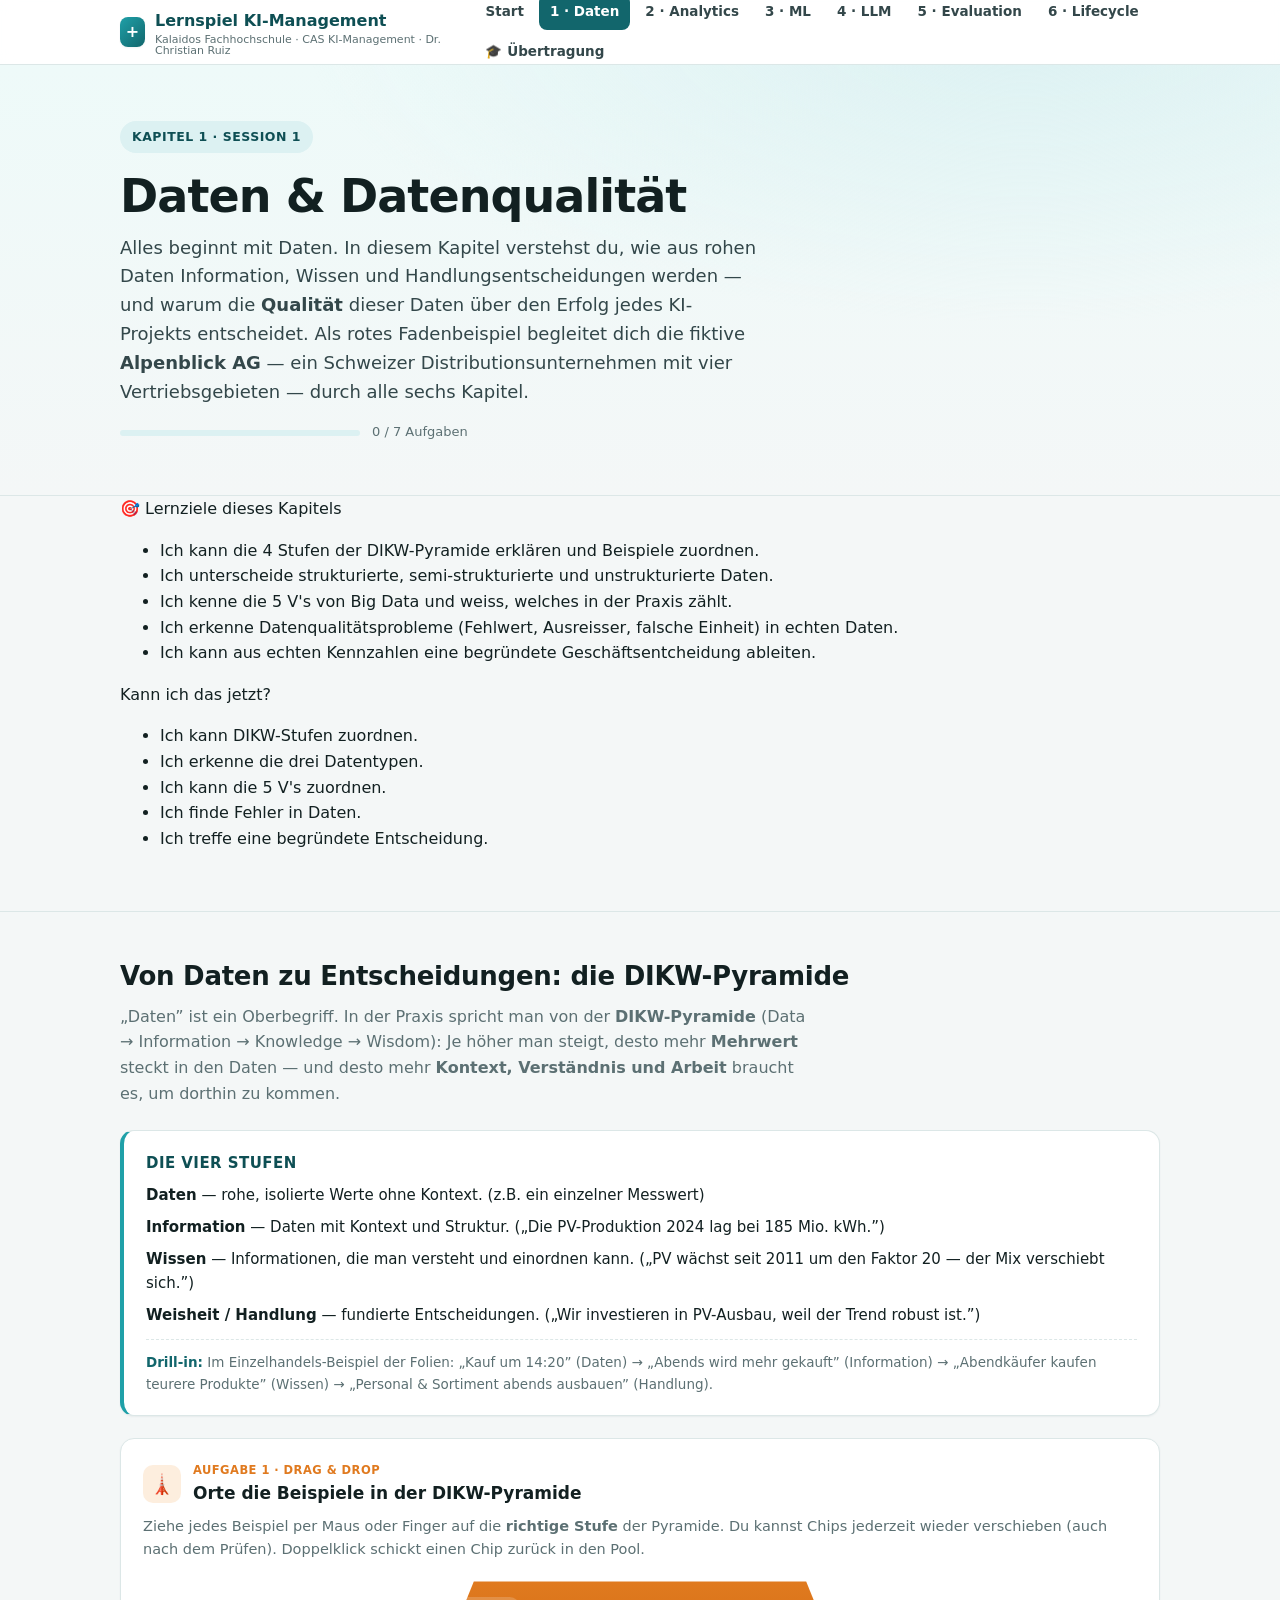
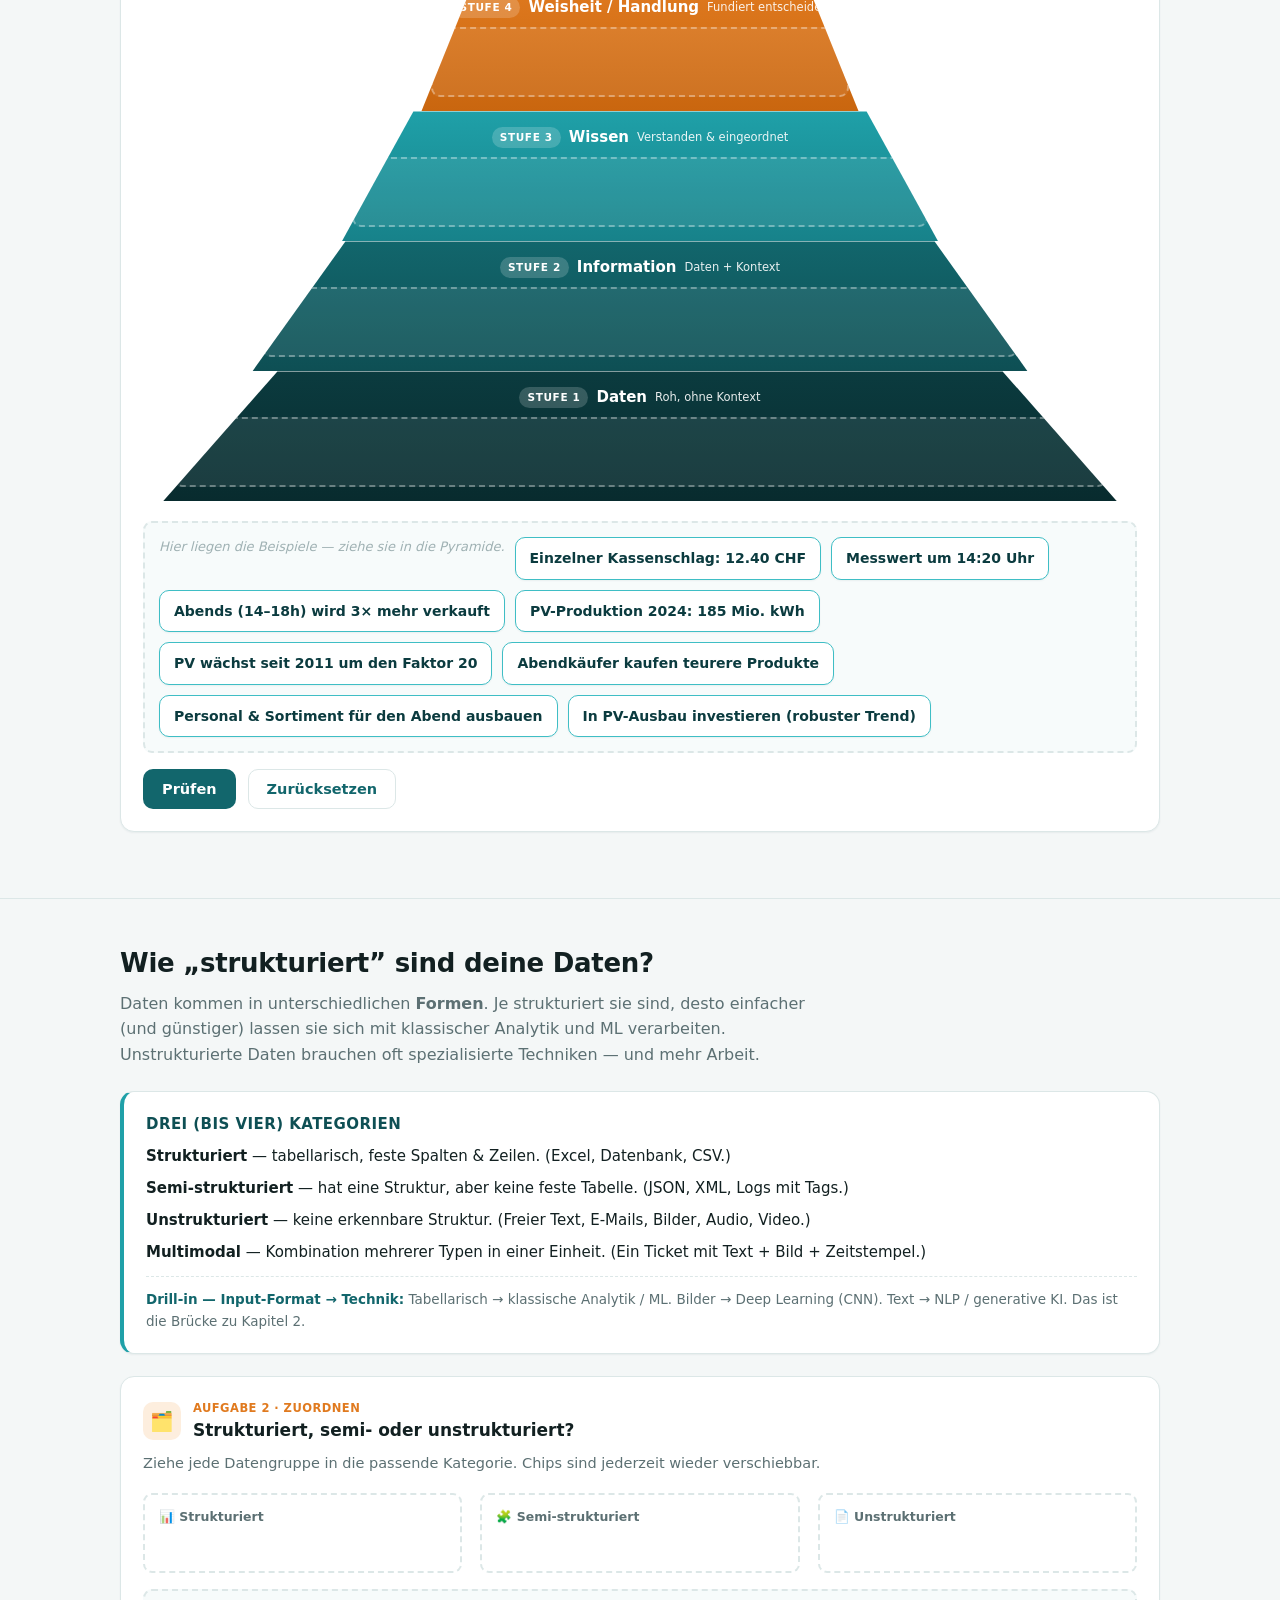
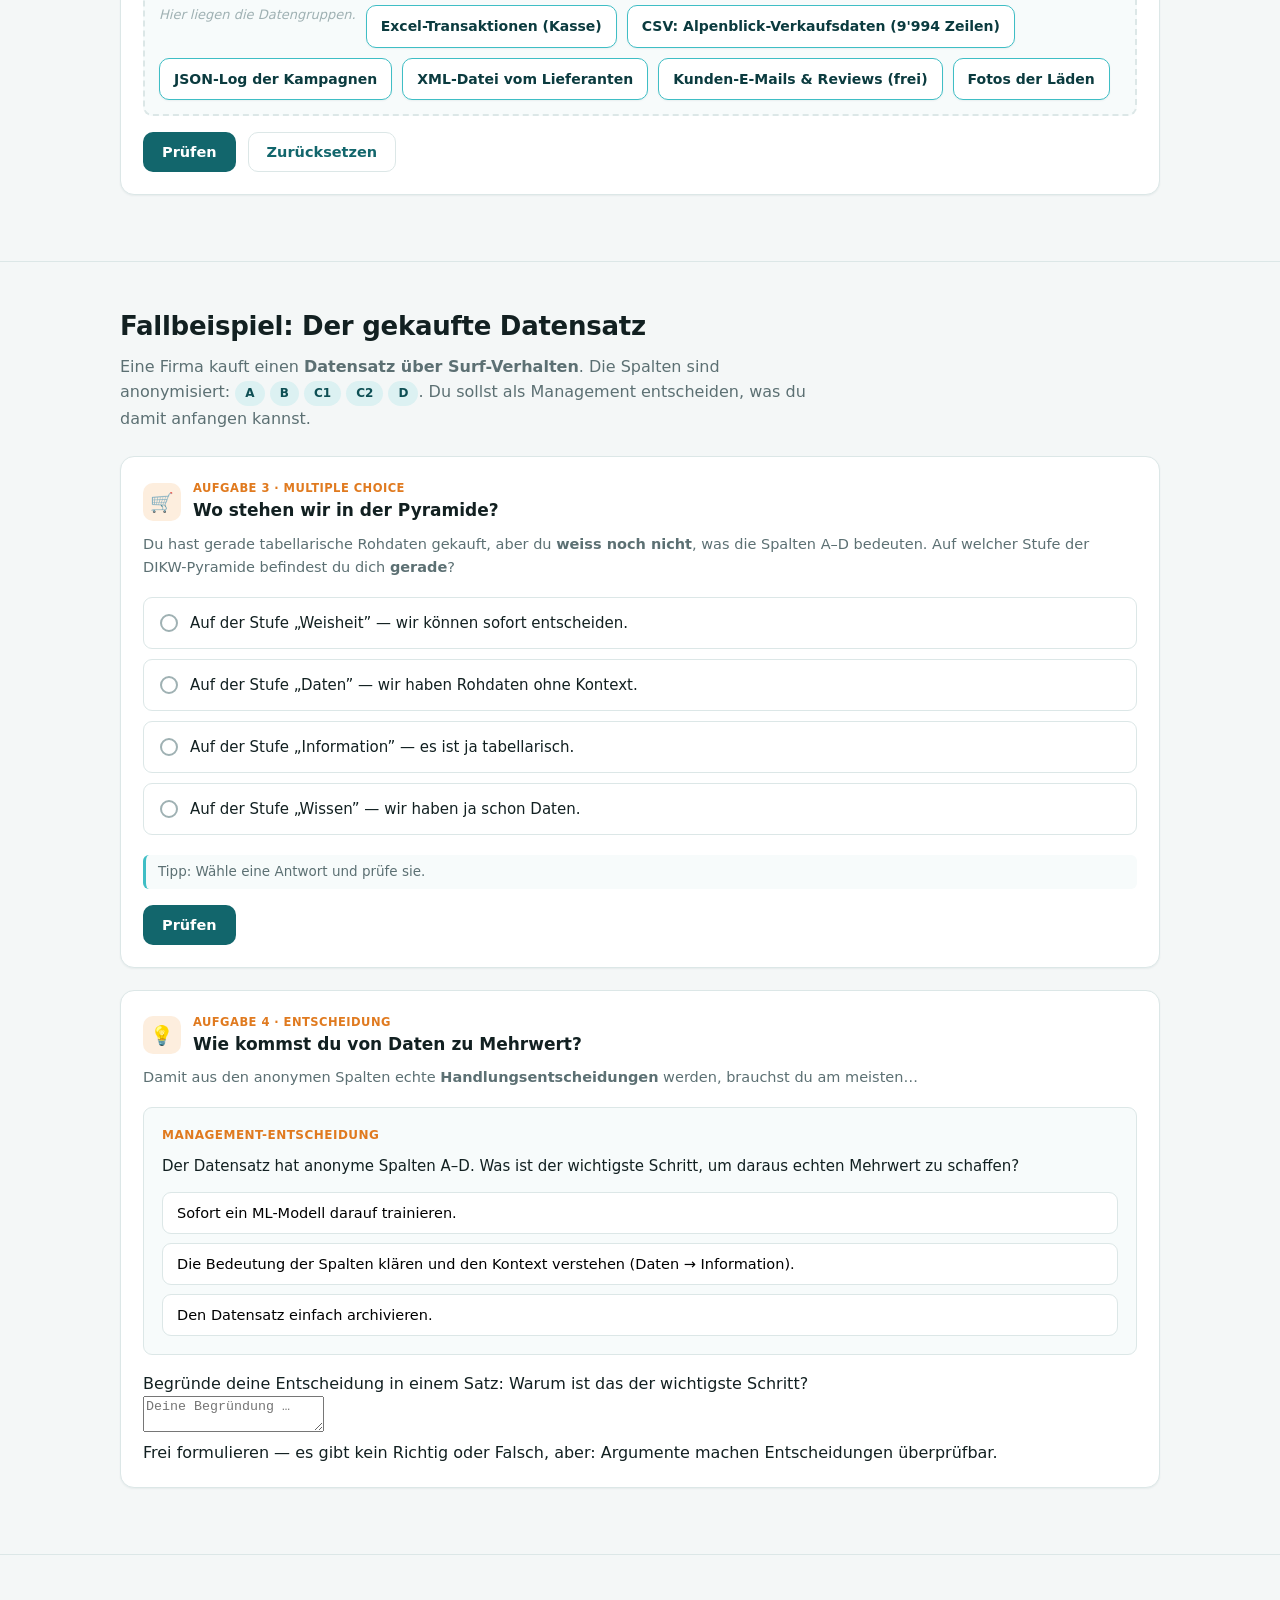
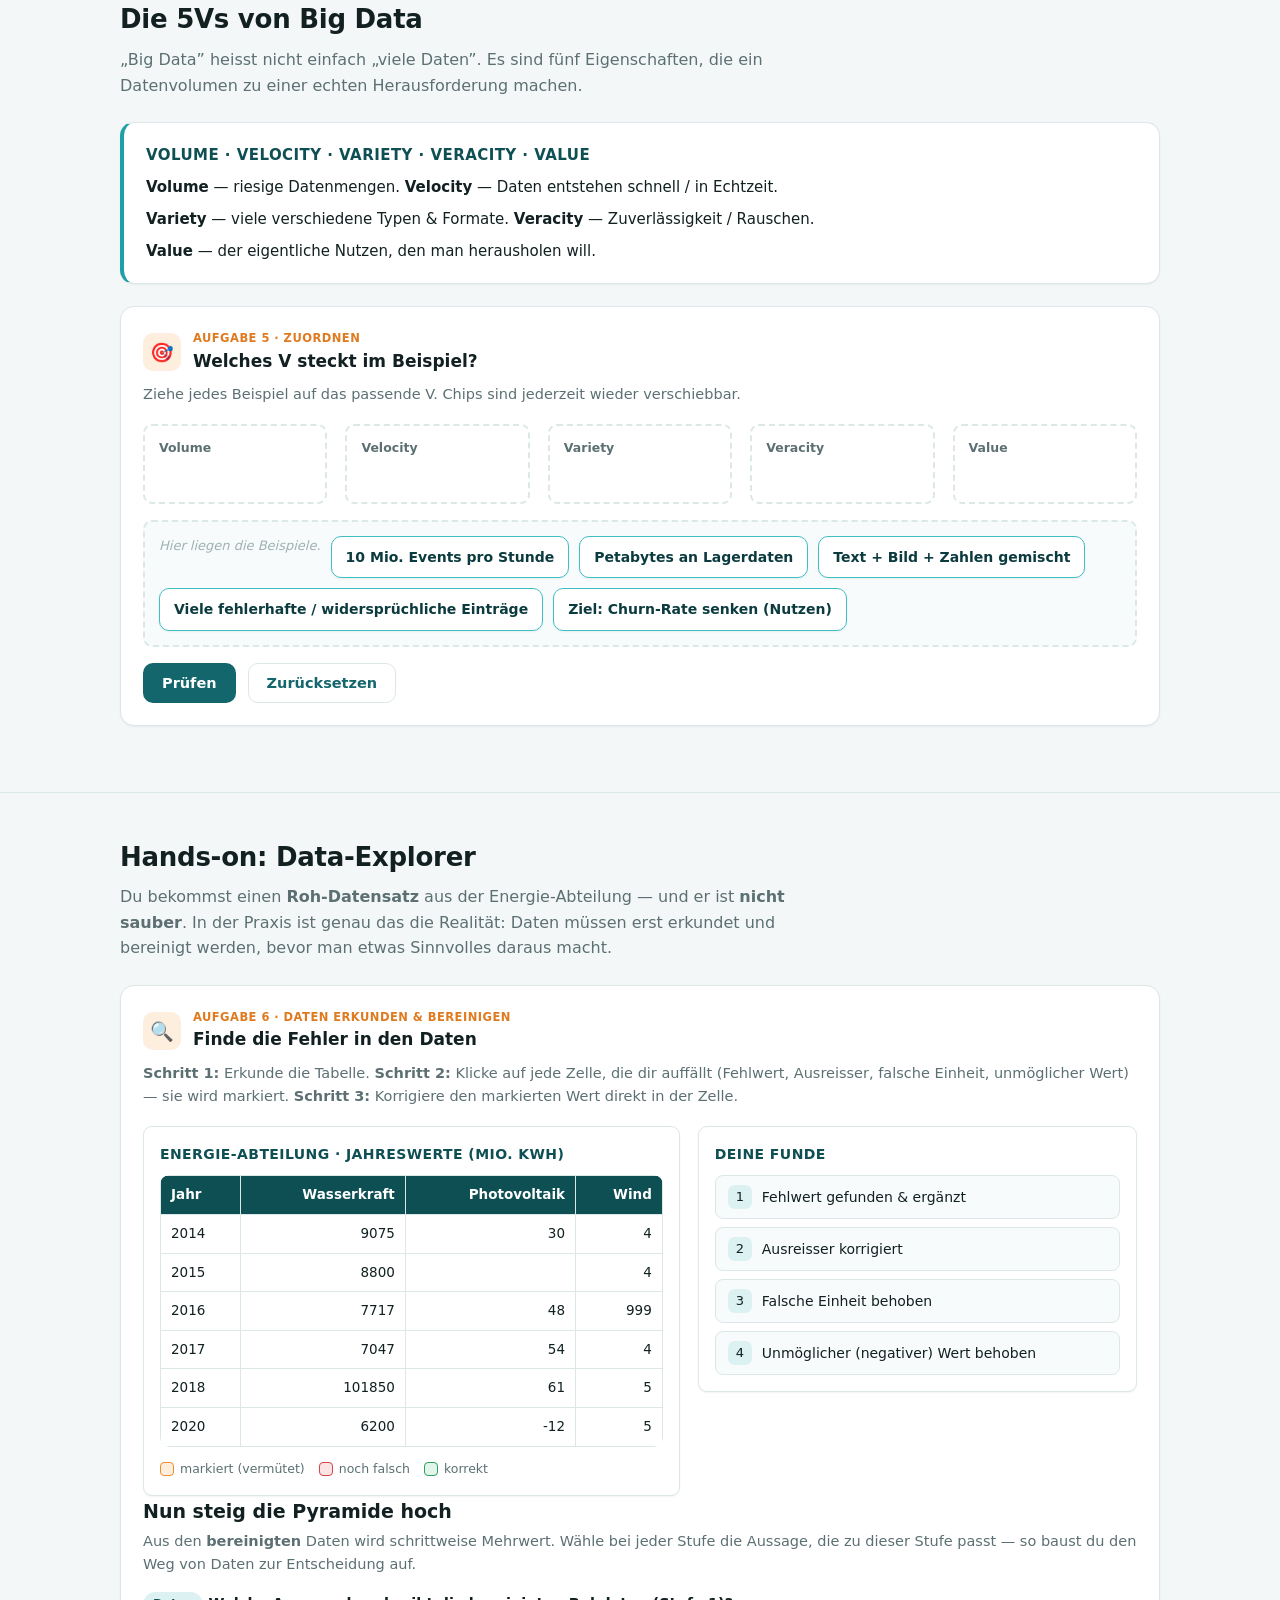
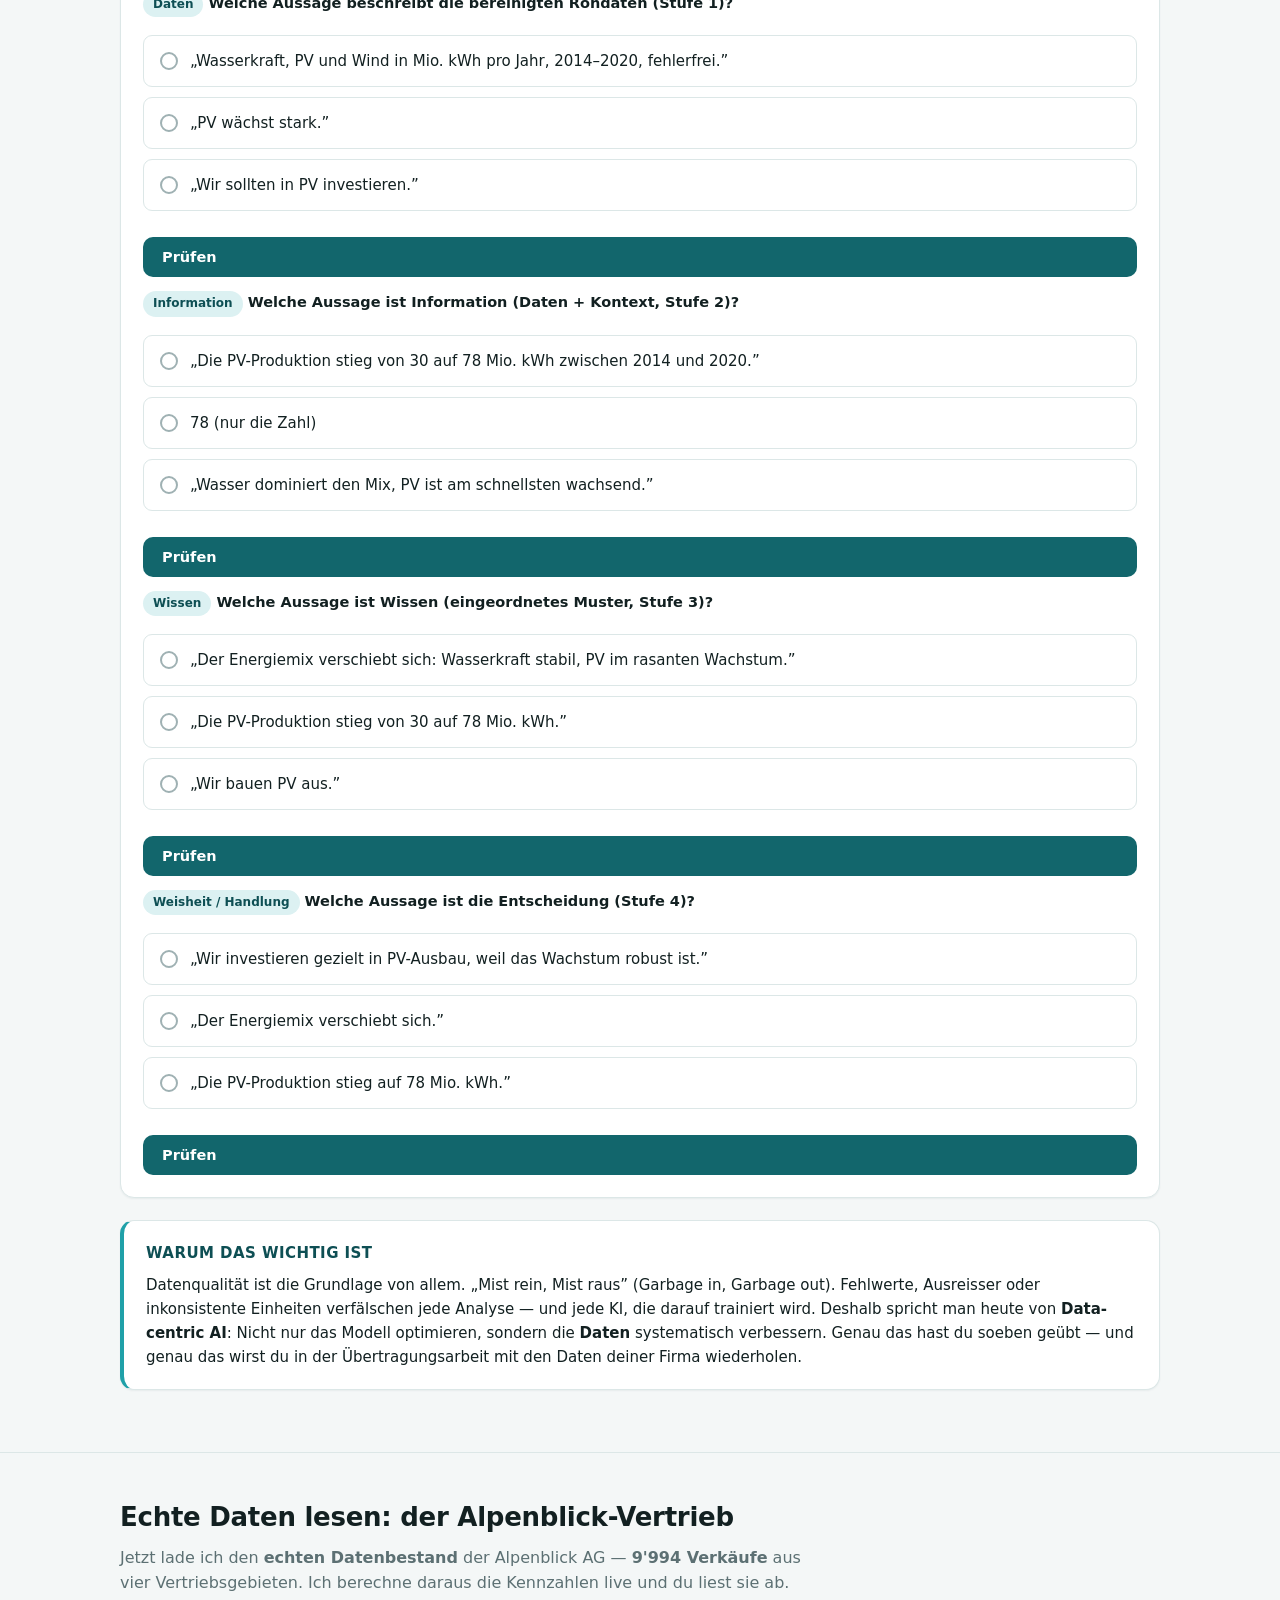
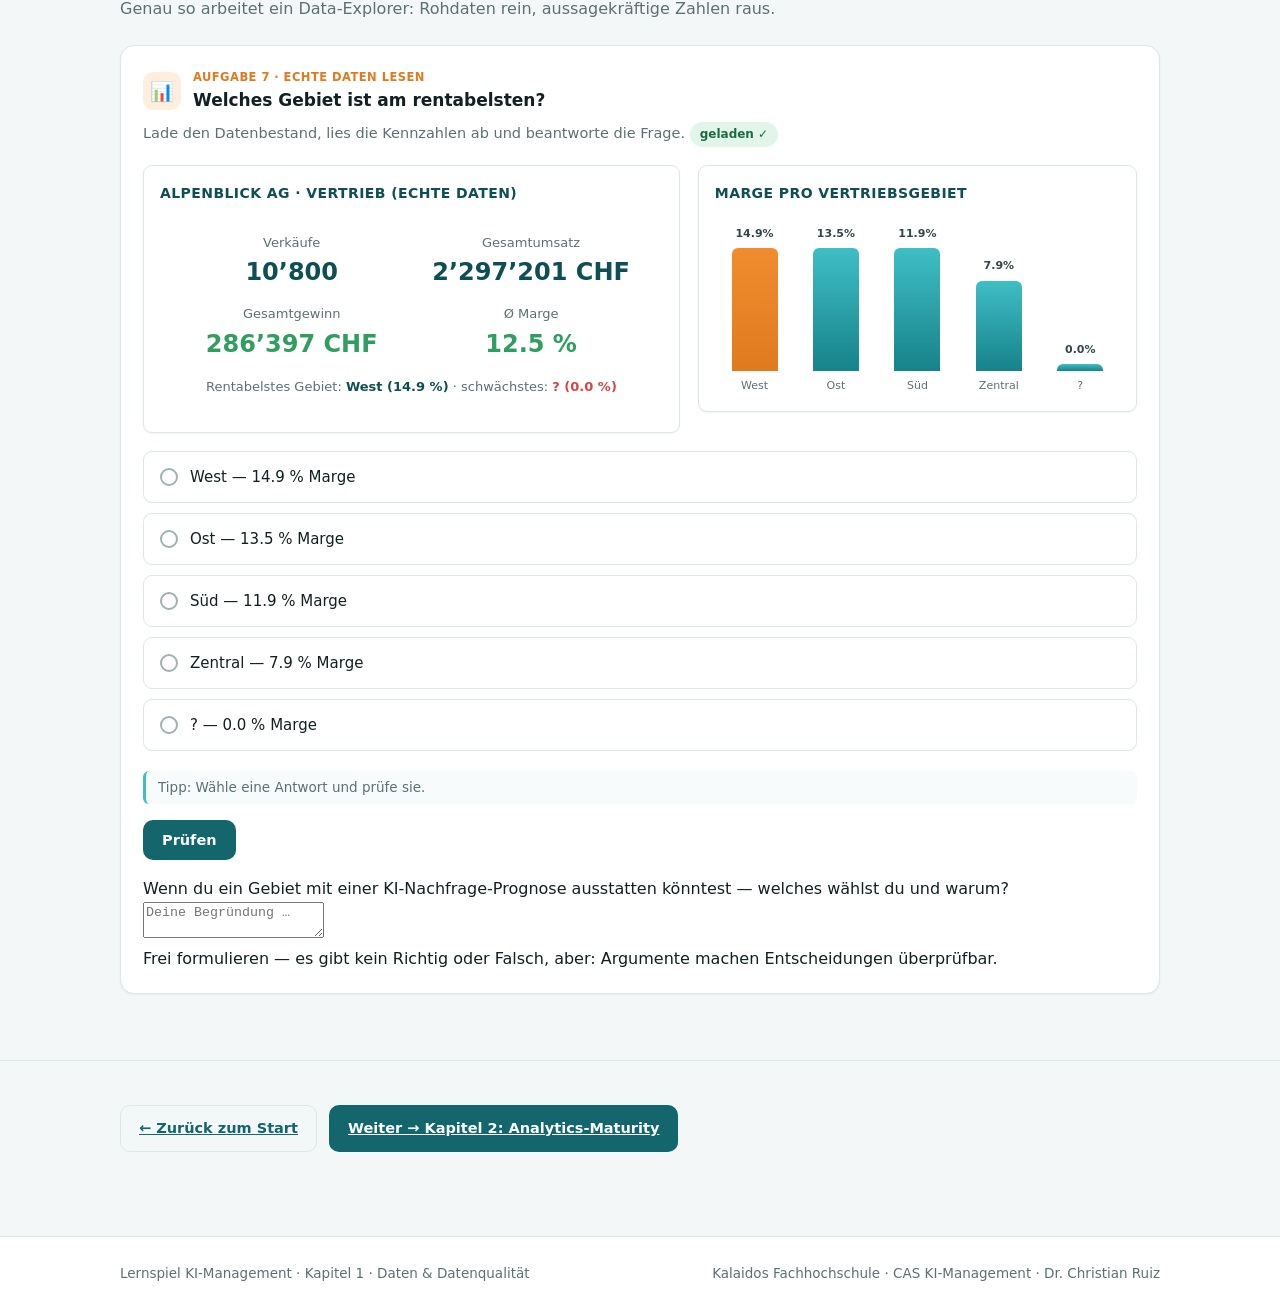
==== commit 27779aac: "ch1: Alpenblick-Fall + Lernziele + Begründe-Boxen + echte Daten (9'994 Verkäufe) + MC-Shuffle (Rec A" ====
--- a/game/kapitel1-daten.html
+++ b/game/kapitel1-daten.html
@@ -35,12 +35,21 @@
     <p class="lead">
       Alles beginnt mit Daten. In diesem Kapitel verstehst du, wie aus rohen Daten Information,
       Wissen und Handlungsentscheidungen werden — und warum die <b>Qualität</b> dieser Daten
-      über den Erfolg jedes KI-Projekts entscheidet.
+      über den Erfolg jedes KI-Projekts entscheidet. Als rotes Fadenbeispiel begleitet dich die
+      fiktive <b>Alpenblick AG</b> — ein Schweizer Distributionsunternehmen mit vier
+      Vertriebsgebieten — durch alle sechs Kapitel.
     </p>
     <div class="row mt">
-      <div class="progressbar" style="width:240px"><span data-progress="k1" data-total="6" style="width:0%"></span></div>
-      <span class="small muted" data-progress-label="k1">0 / 6 Aufgaben</span>
-    </div>
+      <div class="progressbar" style="width:240px"><span data-progress="k1" data-total="7" style="width:0%"></span></div>
+      <span class="small muted" data-progress-label="k1">0 / 7 Aufgaben</span>
+    </div>
+  </div>
+</section>
+
+<!-- ============ LERNZIELE (Rec. E) ============ -->
+<section class="section" style="padding-top:0">
+  <div class="wrap">
+    <div id="ch1-obj"></div>
   </div>
 </section>
 
@@ -180,6 +189,7 @@
         Damit aus den anonymen Spalten echte <b>Handlungsentscheidungen</b> werden, brauchst du am meisten…
       </p>
       <div id="sc-dataset"></div>
+      <div id="reason-dataset" style="margin-top:16px"></div>
     </div>
   </div>
 </section>
@@ -293,6 +303,44 @@
       die darauf trainiert wird. Deshalb spricht man heute von <b>Data-centric AI</b>: Nicht nur das Modell
       optimieren, sondern die <b>Daten</b> systematisch verbessern. Genau das hast du soeben geübt —
       und genau das wirst du in der Übertragungsarbeit mit den Daten deiner Firma wiederholen.</p>
+    </div>
+  </div>
+</section>
+
+<!-- ============ AUFGABE 7: Echte Daten lesen (Rec. B) ============ -->
+<section class="section">
+  <div class="wrap">
+    <h2 class="sec">Echte Daten lesen: der Alpenblick-Vertrieb</h2>
+    <p class="sub">
+      Jetzt lade ich den <b>echten Datenbestand</b> der Alpenblick AG — <b>9'994 Verkäufe</b> aus
+      vier Vertriebsgebieten. Ich berechne daraus die Kennzahlen live und du liest sie ab.
+      Genau so arbeitet ein Data-Explorer: Rohdaten rein, aussagekräftige Zahlen raus.
+    </p>
+
+    <div class="task">
+      <div class="task-head">
+        <div class="icon">📊</div>
+        <div><div class="type">Aufgabe 7 · Echte Daten lesen</div><h3>Welches Gebiet ist am rentabelsten?</h3></div>
+      </div>
+      <p class="instr">
+        Lade den Datenbestand, lies die Kennzahlen ab und beantworte die Frage.
+        <span class="pill teal" id="live-status">lädt …</span>
+      </p>
+
+      <div class="explorer" style="margin-top:14px">
+        <div class="panel">
+          <h4>Alpenblick AG · Vertrieb (echte Daten)</h4>
+          <div id="live-stats" class="muted" style="padding:18px;text-align:center">⏳ Lade 9'994 Verkäufe …</div>
+        </div>
+        <div class="panel">
+          <h4>Marge pro Vertriebsgebiet</h4>
+          <div class="barchart" id="live-chart"></div>
+        </div>
+      </div>
+
+      <div id="mc-live" style="margin-top:18px"></div>
+      <div class="feedback" id="live-fb"></div>
+      <div id="reason-live" style="margin-top:16px"></div>
     </div>
   </div>
 </section>
@@ -354,7 +402,7 @@
 (function(){
   const chips=[
     {id:"s1",text:"Excel-Transaktionen (Kasse)",key:"struct"},
-    {id:"s2",text:"CSV: Gemeindefinanzkennzahlen",key:"struct"},
+    {id:"s2",text:"CSV: Alpenblick-Verkaufsdaten (9'994 Zeilen)",key:"struct"},
     {id:"s3",text:"JSON-Log der Kampagnen",key:"semi"},
     {id:"s4",text:"XML-Datei vom Lieferanten",key:"semi"},
     {id:"s5",text:"Kunden-E-Mails & Reviews (frei)",key:"unstruct"},
@@ -578,6 +626,90 @@
     climb.appendChild(box);
   });
 })();
+
+/* ---------- Lernziele (Rec. E) ---------- */
+KI.initObjectives({
+  containerId:"ch1-obj", chapter:"k1",
+  items:[
+    {text:"Ich kann die 4 Stufen der DIKW-Pyramide erklären und Beispiele zuordnen.", check:"Ich kann DIKW-Stufen zuordnen."},
+    {text:"Ich unterscheide strukturierte, semi-strukturierte und unstrukturierte Daten.", check:"Ich erkenne die drei Datentypen."},
+    {text:"Ich kenne die 5 V's von Big Data und weiss, welches in der Praxis zählt.", check:"Ich kann die 5 V's zuordnen."},
+    {text:"Ich erkenne Datenqualitätsprobleme (Fehlwert, Ausreisser, falsche Einheit) in echten Daten.", check:"Ich finde Fehler in Daten."},
+    {text:"Ich kann aus echten Kennzahlen eine begründete Geschäftsentcheidung ableiten.", check:"Ich treffe eine begründete Entscheidung."}
+  ]
+});
+
+/* ---------- Begründe in einem Satz (Rec. C) ---------- */
+KI.reasonBox({
+  containerId:"reason-dataset", chapter:"k1", taskId:"t4-reason",
+  prompt:"Begründe deine Entscheidung in einem Satz: Warum ist das der wichtigste Schritt?"
+});
+
+/* ---------- Aufgabe 7: Echte Daten lesen (Rec. B) ---------- */
+(function(){
+  const status = document.getElementById("live-status");
+  const stats  = document.getElementById("live-stats");
+  const chart  = document.getElementById("live-chart");
+  const fmt = n => Math.round(n).toLocaleString("de-CH");
+  KI.csvLoad("../files/alpenblick_vertrieb.csv").then(rows=>{
+    const f = x => { const v = parseFloat(String(x).replace(",",".")); return isNaN(v)?0:v; };
+    const reg = {};
+    let totU=0, totG=0;
+    rows.forEach(r=>{
+      const u=f(r["Umsatz"]), g=f(r["Gewinn"]);
+      totU+=u; totG+=g;
+      const key = r["Vertriebsgebiet"]||"?";
+      if(!reg[key]) reg[key]={u:0,g:0,n:0};
+      reg[key].u+=u; reg[key].g+=g; reg[key].n+=1;
+    });
+    const entries = Object.entries(reg).map(([k,v])=>({k, margin: v.u>0? v.g/v.u*100 : 0, u:v.u, g:v.g, n:v.n}));
+    entries.sort((a,b)=>b.margin-a.margin);
+    const best = entries[0], worst = entries[entries.length-1];
+
+    // Statistik-Panel
+    stats.innerHTML = `
+      <div style="display:grid;grid-template-columns:1fr 1fr;gap:12px;margin-bottom:14px">
+        <div><div class="small muted">Verkäufe</div><div style="font-size:24px;font-weight:800;color:var(--teal-800)">${fmt(rows.length)}</div></div>
+        <div><div class="small muted">Gesamtumsatz</div><div style="font-size:24px;font-weight:800;color:var(--teal-800)">${fmt(totU)} CHF</div></div>
+        <div><div class="small muted">Gesamtgewinn</div><div style="font-size:24px;font-weight:800;color:var(--green-600)">${fmt(totG)} CHF</div></div>
+        <div><div class="small muted">Ø Marge</div><div style="font-size:24px;font-weight:800;color:var(--green-600)">${(totG/totU*100).toFixed(1)} %</div></div>
+      </div>
+      <div class="small muted">Rentabelstes Gebiet: <b style="color:var(--teal-800)">${best.k} (${best.margin.toFixed(1)} %)</b> ·
+        schwächstes: <b style="color:var(--red-600)">${worst.k} (${worst.margin.toFixed(1)} %)</b></div>`;
+
+    // Balkendiagramm (Marge pro Gebiet, absteigend)
+    const maxM = best.margin || 1;
+    chart.innerHTML = entries.map(e=>`
+      <div class="bar-col">
+        <div class="bar-val">${e.margin.toFixed(1)}%</div>
+        <div class="bar ${e.k===best.k?"hl":""}" style="height:${Math.max(4, e.margin/maxM*100)}%"></div>
+        <div class="bar-lbl">${e.k}</div>
+      </div>`).join("");
+
+    status.textContent = "geladen ✓";
+    status.className = "pill green";
+
+    // MC: welches Gebiet hat die höchste Marge? (Reihenfolge = Diagramm, kein Shufflen)
+    KI.initMC({
+      containerId:"mc-live", chapter:"k1", taskId:"t7", shuffle:false,
+      options: entries.map(e=>({
+        text: `${e.k} — ${e.margin.toFixed(1)} % Marge`,
+        correct: e.k===best.k,
+        reason: e.k===best.k
+          ? `Richtig: ${e.k} hat mit ${e.margin.toFixed(1)} % die höchste Marge — der grösste Hebel für eine KI-Prognose.`
+          : `${e.k} liegt bei ${e.margin.toFixed(1)} %. Die höchste Marge hat ${best.k} (${best.margin.toFixed(1)} %).`
+      }))
+    });
+    KI.reasonBox({
+      containerId:"reason-live", chapter:"k1", taskId:"t7-reason",
+      prompt:"Wenn du ein Gebiet mit einer KI-Nachfrage-Prognose ausstatten könntest — welches wählst du und warum?"
+    });
+  }).catch(err=>{
+    status.textContent = "Fehler"; status.className = "pill red";
+    stats.innerHTML = `<div class="muted" style="padding:18px">⚠️ Datenbestand konnte nicht geladen werden (${err.message}).<br>
+      Bitte die Seite über einen Webserver öffnen (nicht per file://) — dann werden die echten 9'994 Verkäufe angezeigt.</div>`;
+  });
+})();
 </script>
 </body>
 </html>
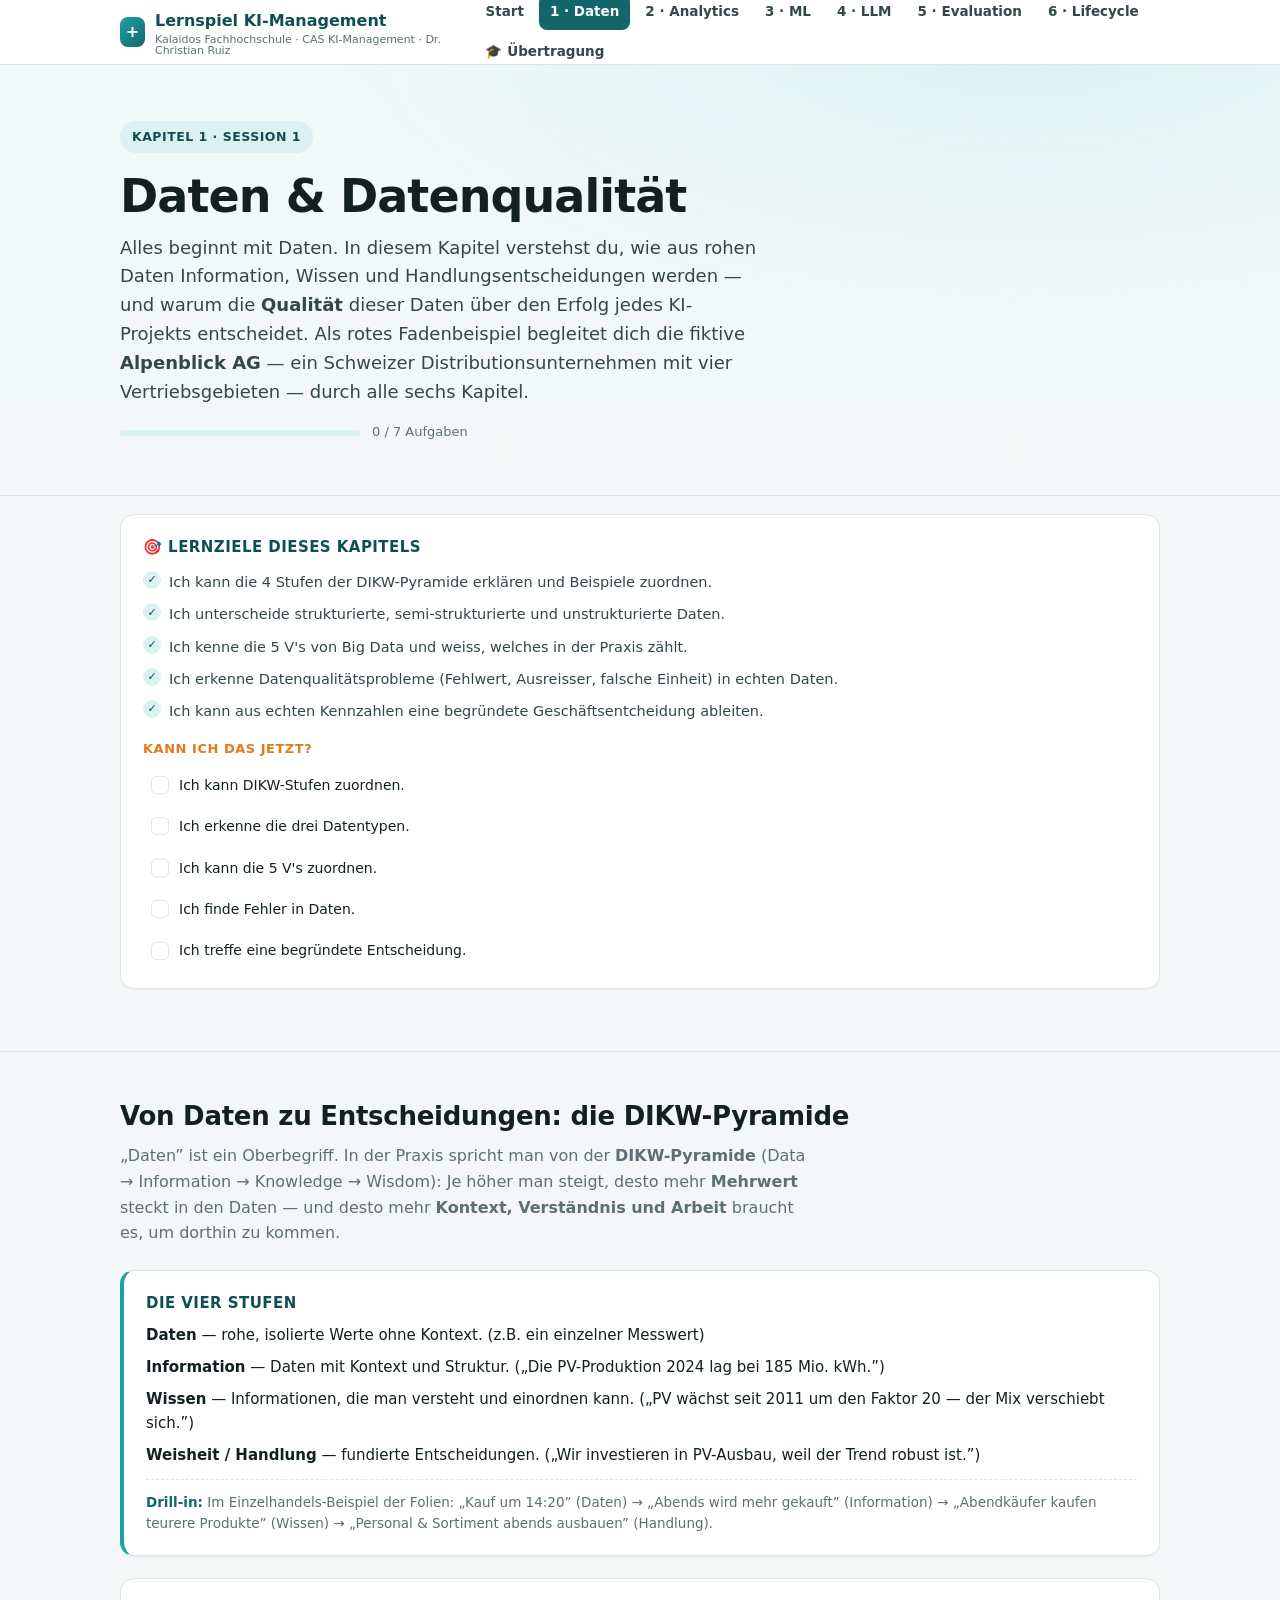
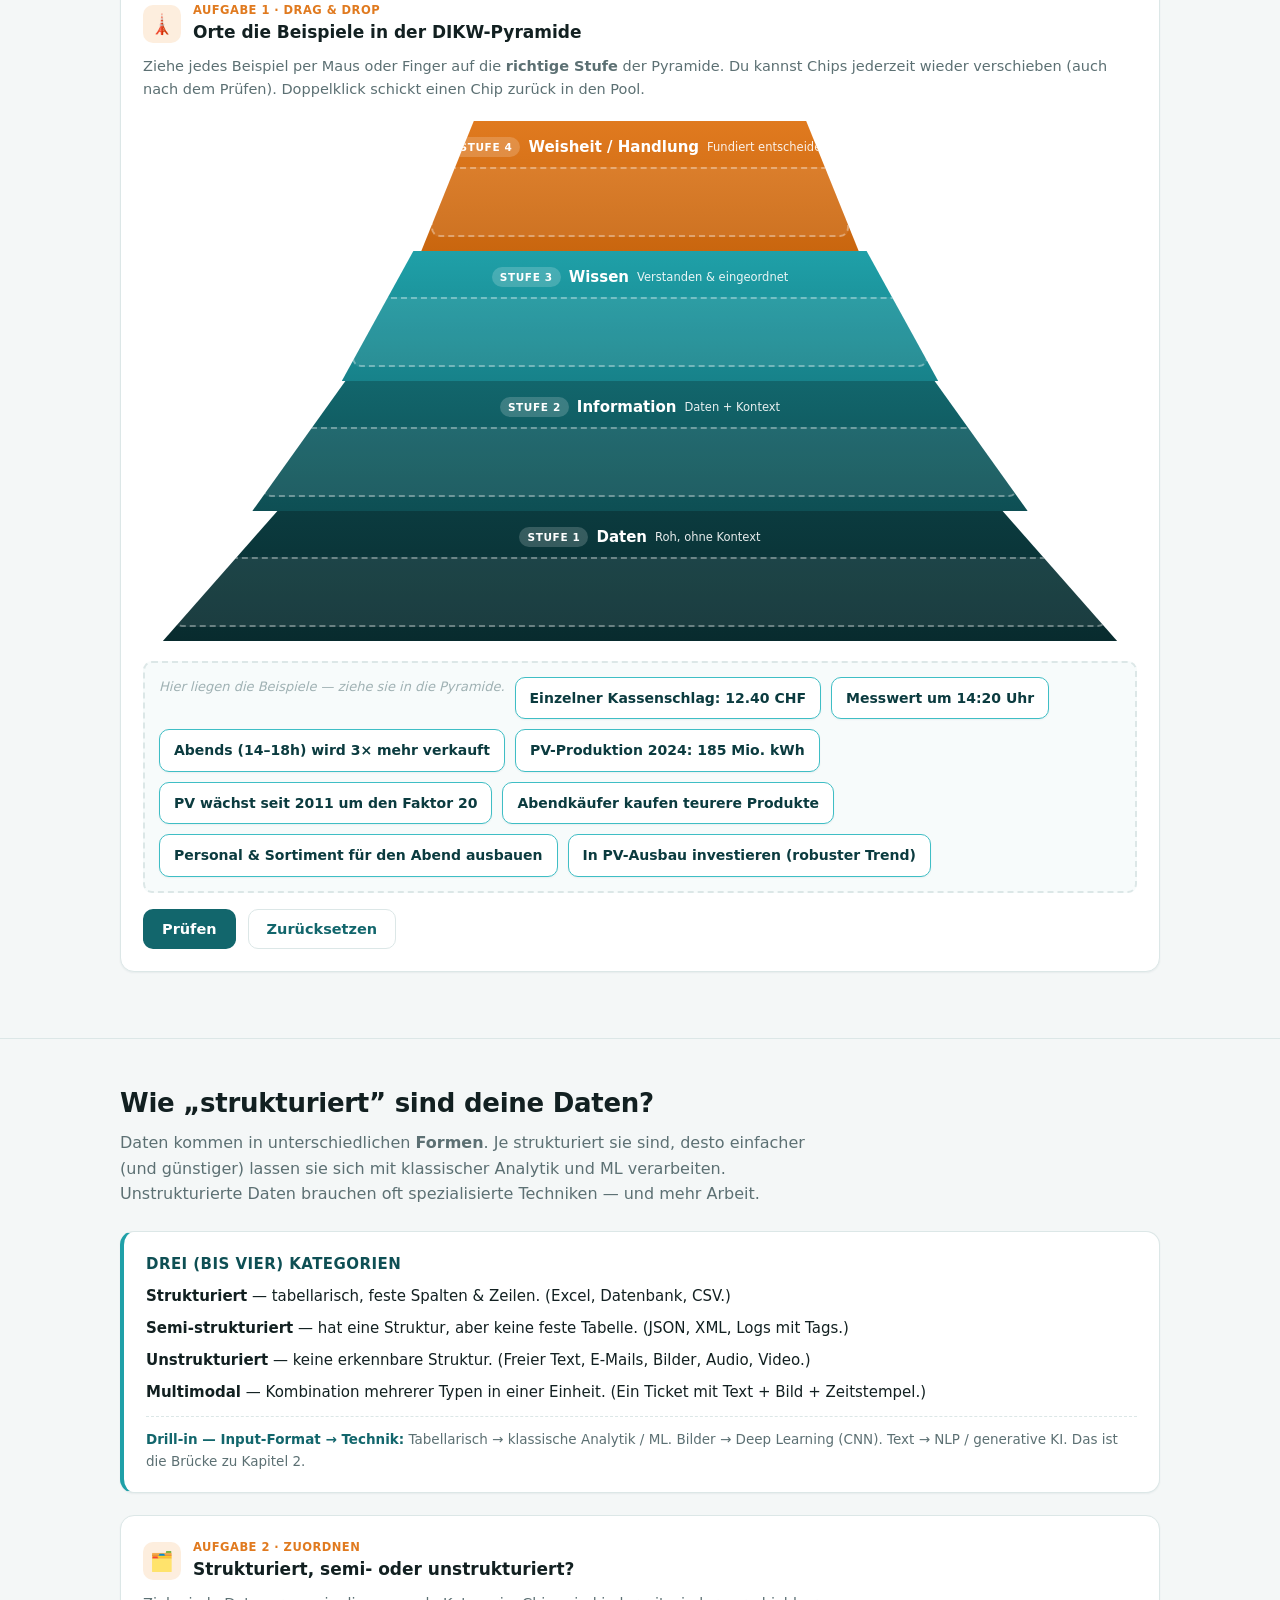
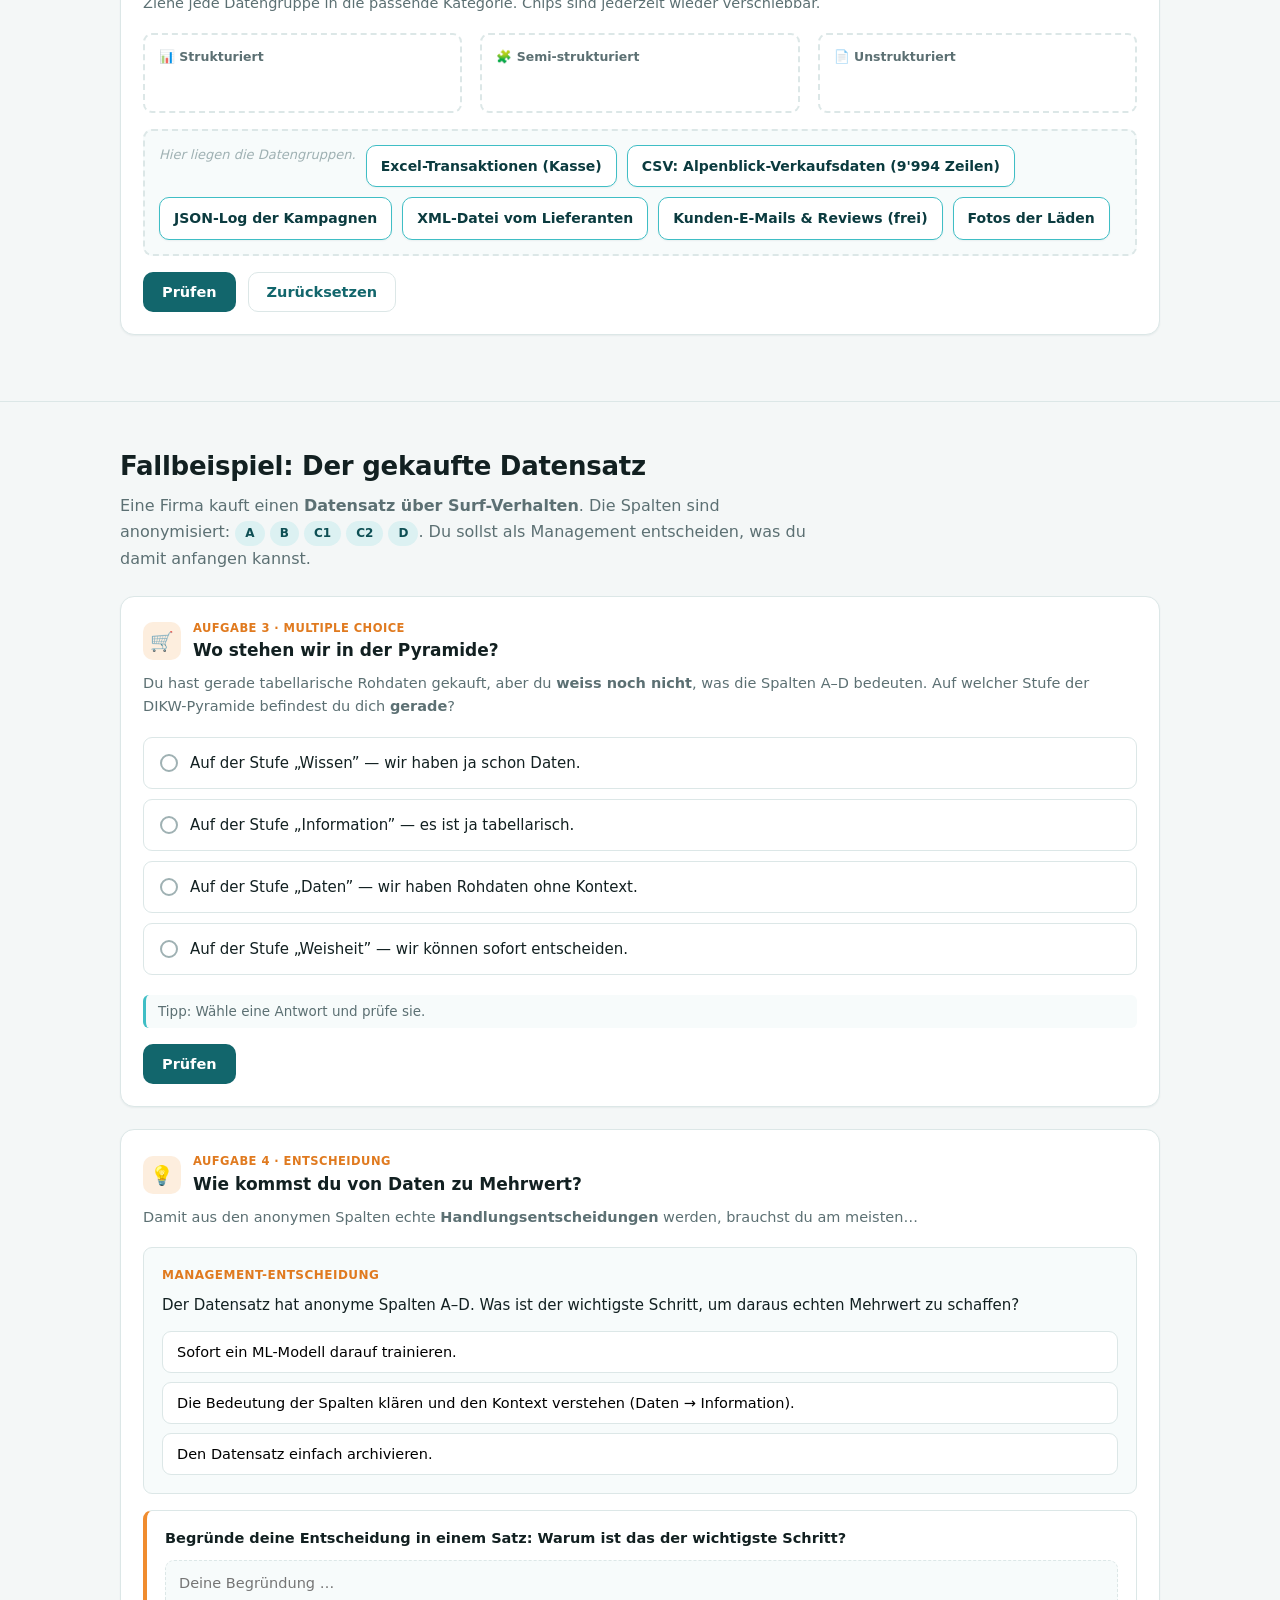
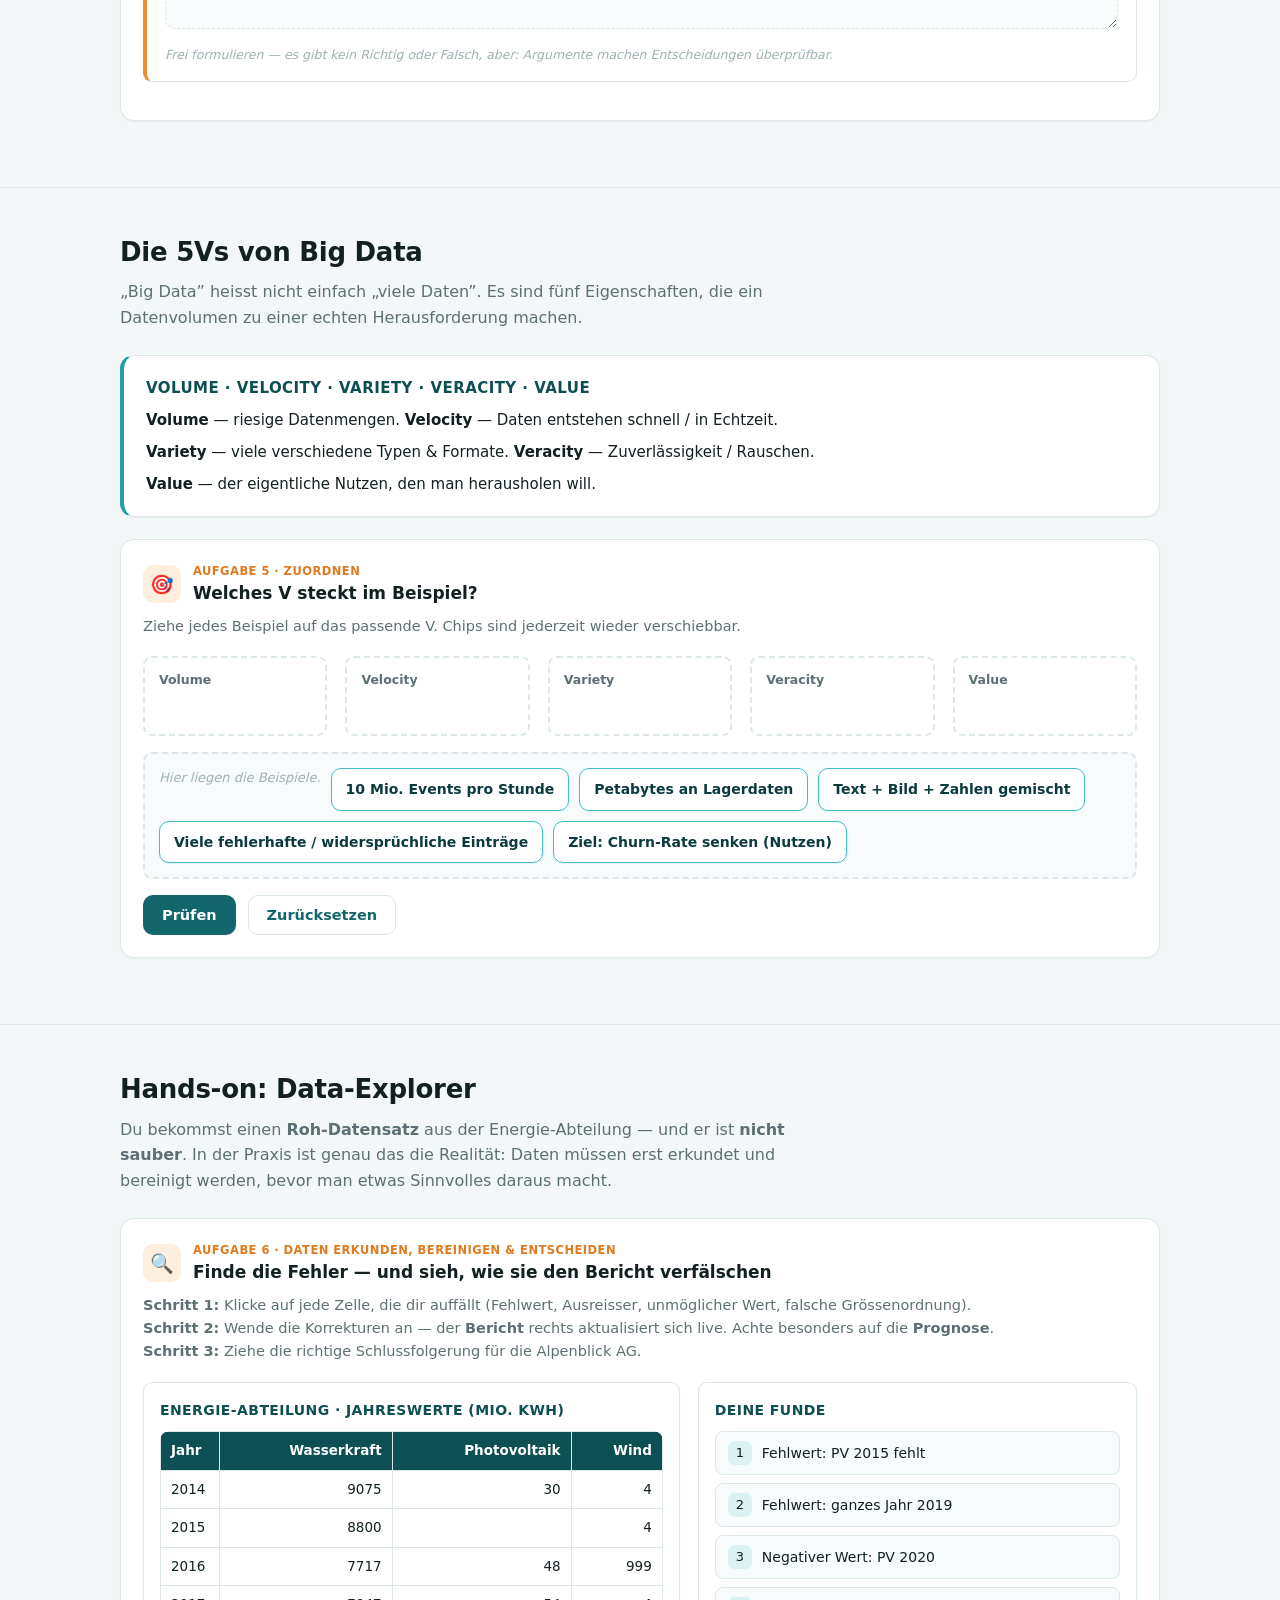
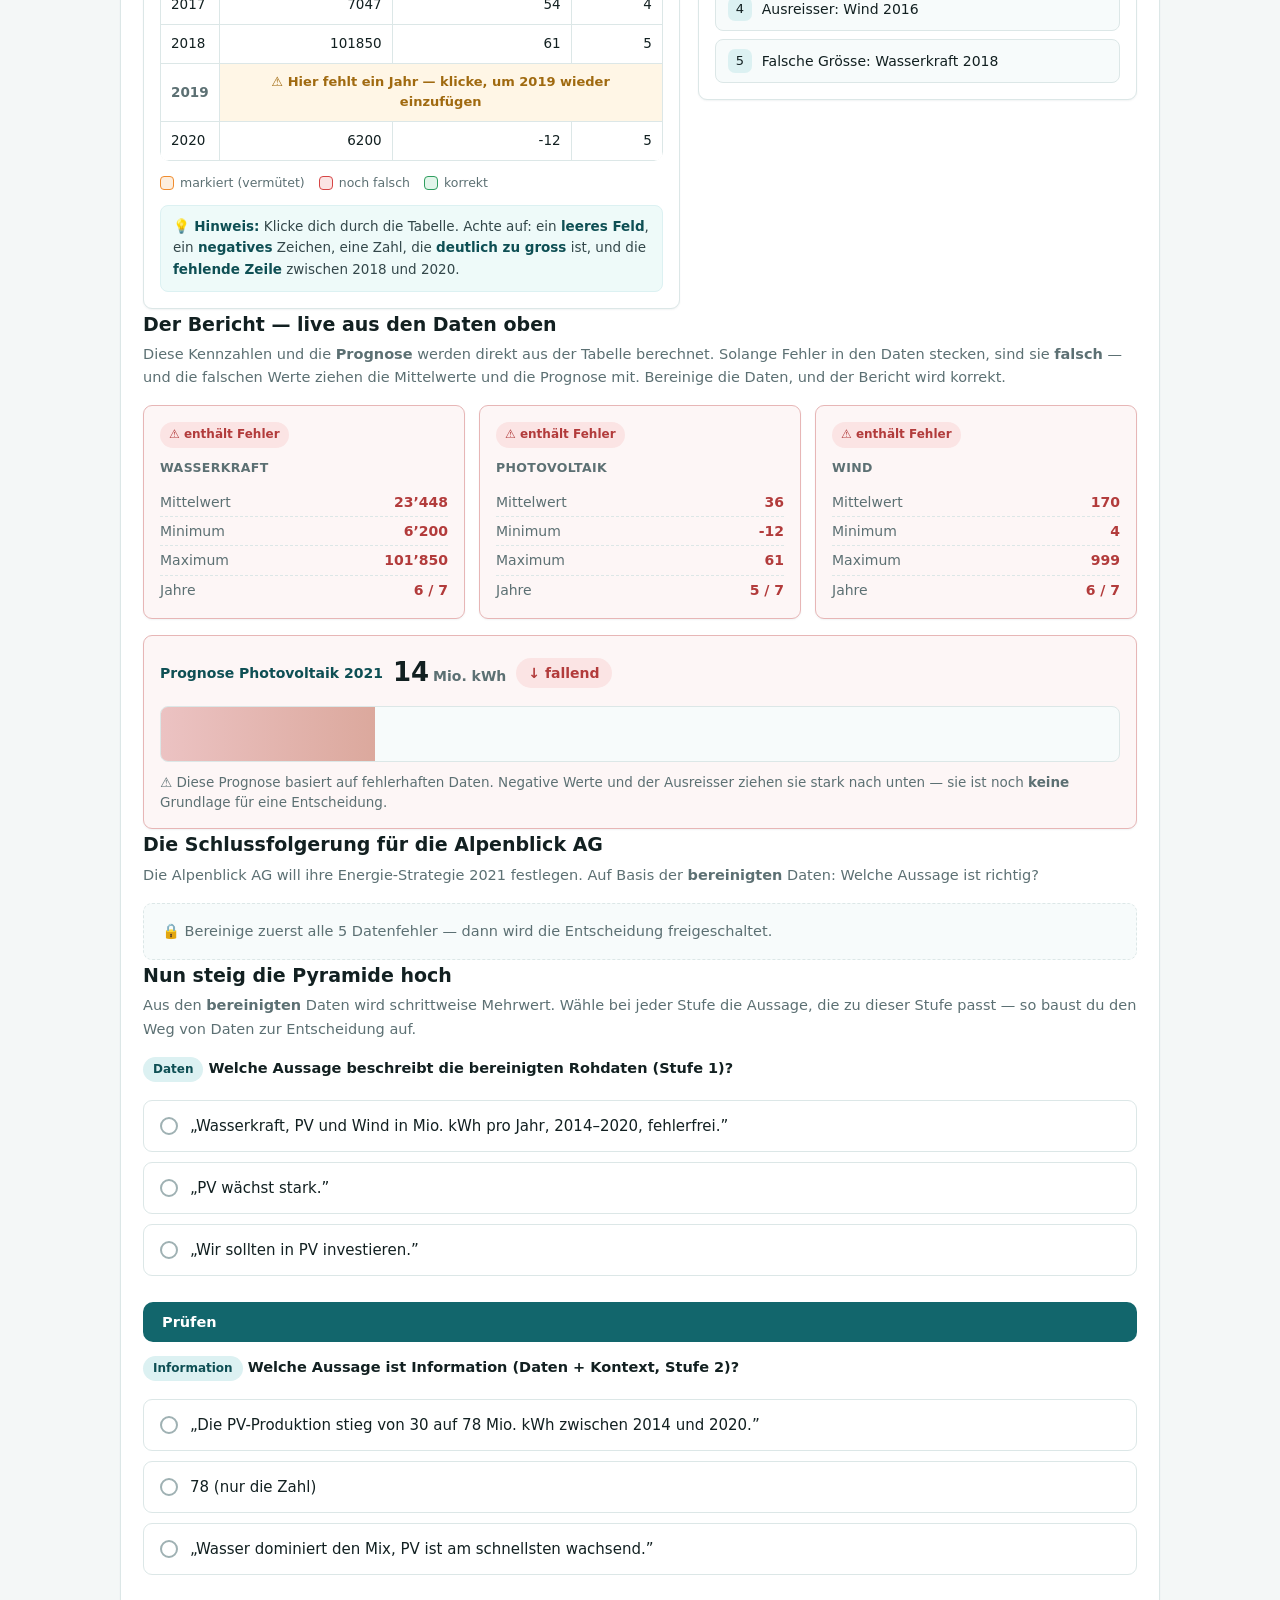
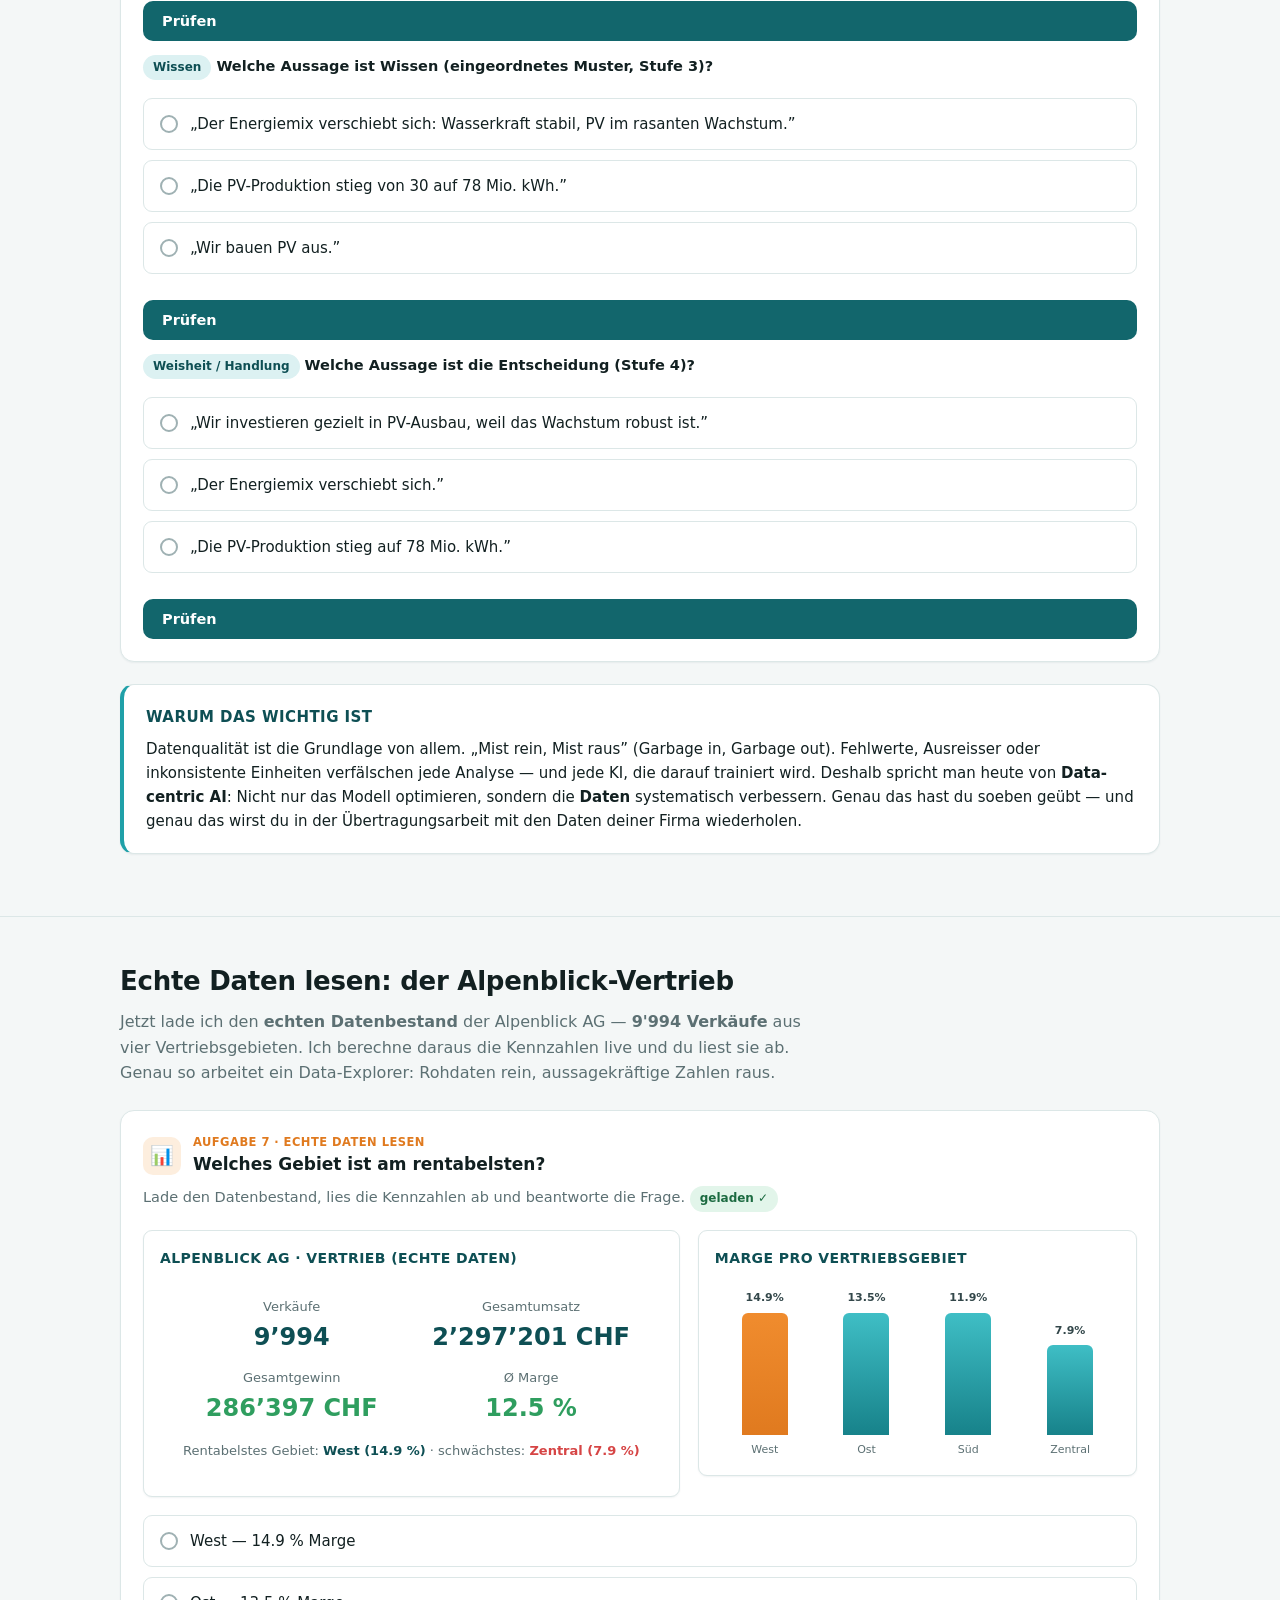
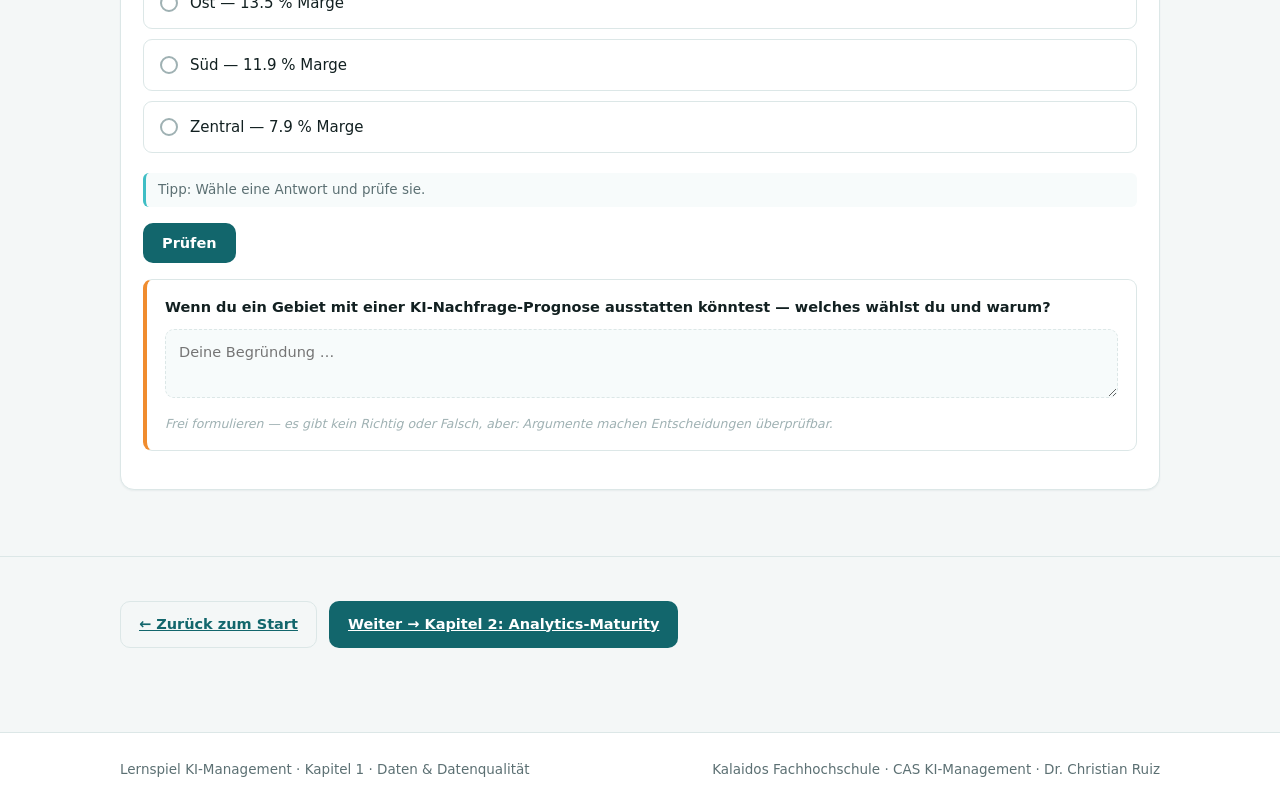
==== commit 2433a3af: "game(k1): Data-Explorer neu — Fehler finden, Bericht live, Prognose, Entscheidung Aufgabe 6 umgebaut" ====
--- a/game/kapitel1-daten.html
+++ b/game/kapitel1-daten.html
@@ -248,12 +248,14 @@
     <div class="task">
       <div class="task-head">
         <div class="icon">🔍</div>
-        <div><div class="type">Aufgabe 6 · Daten erkunden &amp; bereinigen</div><h3>Finde die Fehler in den Daten</h3></div>
+        <div><div class="type">Aufgabe 6 · Daten erkunden, bereinigen &amp; entscheiden</div><h3>Finde die Fehler — und sieh, wie sie den Bericht verfälschen</h3></div>
       </div>
       <p class="instr">
-        <b>Schritt 1:</b> Erkunde die Tabelle. <b>Schritt 2:</b> Klicke auf jede Zelle, die dir
-        auffällt (Fehlwert, Ausreisser, falsche Einheit, unmöglicher Wert) — sie wird markiert.
-        <b>Schritt 3:</b> Korrigiere den markierten Wert direkt in der Zelle.
+        <b>Schritt 1:</b> Klicke auf jede Zelle, die dir auffällt (Fehlwert, Ausreisser, unmöglicher Wert,
+        falsche Grössenordnung).<br>
+        <b>Schritt 2:</b> Wende die Korrekturen an — der <b>Bericht</b> rechts aktualisiert sich live.
+        Achte besonders auf die <b>Prognose</b>.<br>
+        <b>Schritt 3:</b> Ziehe die richtige Schlussfolgerung für die Alpenblick AG.
       </p>
 
       <div class="explorer">
@@ -272,25 +274,48 @@
             <span class="lg-bad"><i></i> noch falsch</span>
             <span class="lg-fix"><i></i> korrekt</span>
           </div>
+          <div id="explore-hint" class="explore-hint" style="display:none"></div>
         </div>
         <div class="panel">
           <h4>Deine Funde</h4>
           <ul class="findings" id="findings">
-            <li data-issue="missing"><span class="fi">1</span> Fehlwert gefunden &amp; ergänzt</li>
-            <li data-issue="outlier"><span class="fi">2</span> Ausreisser korrigiert</li>
-            <li data-issue="unit"><span class="fi">3</span> Falsche Einheit behoben</li>
-            <li data-issue="negative"><span class="fi">4</span> Unmöglicher (negativer) Wert behoben</li>
+            <li data-issue="2015-pv"><span class="fi">1</span> Fehlwert: PV 2015 fehlt</li>
+            <li data-issue="2019-row"><span class="fi">2</span> Fehlwert: ganzes Jahr 2019</li>
+            <li data-issue="2020-pv"><span class="fi">3</span> Negativer Wert: PV 2020</li>
+            <li data-issue="2016-wind"><span class="fi">4</span> Ausreisser: Wind 2016</li>
+            <li data-issue="2018-w"><span class="fi">5</span> Falsche Grösse: Wasserkraft 2018</li>
           </ul>
           <div class="feedback" id="explore-fb" style="margin-top:14px"></div>
         </div>
       </div>
 
-      <!-- Teil B: Pyramide hochsteigen -->
+      <!-- Bericht: live aus den Daten -->
+      <div class="hr-soft"></div>
+      <h3 class="blk mt">Der Bericht — live aus den Daten oben</h3>
+      <p class="blk-sub">
+        Diese Kennzahlen und die <b>Prognose</b> werden direkt aus der Tabelle berechnet. Solange Fehler
+        in den Daten stecken, sind sie <b>falsch</b> — und die falschen Werte ziehen die Mittelwerte und
+        die Prognose mit. Bereinige die Daten, und der Bericht wird korrekt.
+      </p>
+      <div id="report" class="report-grid"></div>
+      <div id="forecast" class="forecast"></div>
+
+      <!-- Schlussfolgerung -->
+      <div class="hr-soft"></div>
+      <h3 class="blk mt">Die Schlussfolgerung für die Alpenblick AG</h3>
+      <p class="blk-sub">
+        Die Alpenblick AG will ihre Energie-Strategie 2021 festlegen. Auf Basis der
+        <b>bereinigten</b> Daten: Welche Aussage ist richtig?
+      </p>
+      <div id="decision" class="locked-note">🔒 Bereinige zuerst alle 5 Datenfehler — dann wird die Entscheidung freigeschaltet.</div>
+      <div class="feedback" id="decision-fb"></div>
+
+      <!-- DIKW Pyramide -->
       <div class="hr-soft"></div>
       <h3 class="blk mt">Nun steig die Pyramide hoch</h3>
       <p class="blk-sub">
-        Aus den <b>bereinigten</b> Daten wird schrittweise Mehrwert. Wähle bei jeder Stufe die
-        Aussage, die zu dieser Stufe passt — so baust du den Weg von Daten zur Entscheidung auf.
+        Aus den <b>bereinigten</b> Daten wird schrittweise Mehrwert. Wähle bei jeder Stufe die Aussage,
+        die zu dieser Stufe passt — so baust du den Weg von Daten zur Entscheidung auf.
       </p>
       <div id="climb"></div>
       <div class="feedback" id="climb-fb"></div>
@@ -480,79 +505,227 @@
 
 /* ---------- Aufgabe 6: Data-Explorer ---------- */
 (function(){
-  // Jahreswerte mit 4 eingebauten Fehlern
-  const rows=[
-    {jahr:2014, wasserkraft:9075,  pv:30,  wind:4},
-    {jahr:2015, wasserkraft:8800,  pv:"",  wind:4,   issue:"missing",  col:"pv",  target:38},
-    {jahr:2016, wasserkraft:7717,  pv:48,  wind:999, issue:"outlier",  col:"wind",target:4},
-    {jahr:2017, wasserkraft:7047,  pv:54,  wind:4},
-    {jahr:2018, wasserkraft:101850,pv:61,  wind:5,   issue:"unit",     col:"wasserkraft",target:10185},
-    {jahr:2020, wasserkraft:6200,  pv:-12, wind:5,   issue:"negative", col:"pv",  target:78}
-  ];
-  const body=document.getElementById("explore-body");
-  const cols=["wasserkraft","pv","wind"];
-  rows.forEach((r,ri)=>{
-    const tr=document.createElement("tr");
-    let html="<td>"+r.jahr+"</td>";
+  // --- Datenmodell: 7 Jahre, 3 Quellen. 5 versteckte Fehler. ---
+  // "state" ist der aktuelle (möglicherweise fehlerhafte) Stand der Tabelle.
+  const state = {
+    2014:{w:9075,  pv:30,  wind:4},
+    2015:{w:8800,  pv:null,wind:4},   // pv fehlt
+    2016:{w:7717,  pv:48,  wind:999}, // wind Ausreisser
+    2017:{w:7047,  pv:54,  wind:4},
+    2018:{w:101850,pv:61,  wind:5},   // w falsche Grösse
+    // 2019 fehlt komplett
+    2020:{w:6200,  pv:-12, wind:5}    // pv negativ
+  };
+  // Korrekte Werte, die beim Auffinden eingesetzt werden
+  const fixes = {
+    "2015-pv":    {col:"pv",   value:38},
+    "2016-wind":  {col:"wind", value:4},
+    "2018-w":     {col:"w",    value:10185},
+    "2020-pv":    {col:"pv",   value:78},
+    "2019-row":   {year:2019,  w:8500, pv:68, wind:5}
+  };
+  // Zuordnung: welche Fehler gehören zu welcher Spalte (für den Bericht)
+  const colIssues = {
+    w:    ["2018-w"],
+    pv:   ["2015-pv","2020-pv","2019-row"],
+    wind: ["2016-wind"]
+  };
+  const found = {}; // key -> true
+
+  const body = document.getElementById("explore-body");
+  const findings = document.getElementById("findings");
+  const fb = document.getElementById("explore-fb");
+  const hint = document.getElementById("explore-hint");
+  const report = document.getElementById("report");
+  const forecastEl = document.getElementById("forecast");
+  const decision = document.getElementById("decision");
+  const decisionFb = document.getElementById("decision-fb");
+
+  // --- Tabelle rendern (2019 als Lücke) ---
+  const years = [2014,2015,2016,2017,2018,2020];
+  const colKeys = ["w","pv","wind"];
+  function fmt(v){ return v===null||v===undefined ? "" : v; }
+  function buildTable(){
+    body.innerHTML = "";
+    years.forEach(y=>{
+      const tr = document.createElement("tr");
+      let html = "<td>"+y+"</td>";
+      colKeys.forEach(c=>{ html += "<td data-year='"+y+"' data-col='"+c+"' class='cell'>"+fmt(state[y][c])+"</td>"; });
+      tr.innerHTML = html;
+      body.appendChild(tr);
+      // Lücke nach 2018 → 2019 fehlt
+      if(y===2018){
+        const gap = document.createElement("tr");
+        gap.id = "gap-2019";
+        gap.innerHTML = "<td class='gap-year'>2019</td><td colspan='3' class='gap-cell'>⚠️ Hier fehlt ein Jahr — klicke, um 2019 wieder einzufügen</td>";
+        body.appendChild(gap);
+      }
+    });
+  }
+  buildTable();
+
+  // --- Kennzahlen ---
+  function colVals(col){
+    return Object.keys(state).map(Number).sort((a,b)=>a-b)
+      .map(y=>state[y][col]).filter(v=>v!==null && v!==undefined);
+  }
+  const mean = a => a.length ? a.reduce((x,y)=>x+y,0)/a.length : null;
+  function linreg(pts){
+    const n=pts.length, sx=pts.reduce((s,p)=>s+p[0],0), sy=pts.reduce((s,p)=>s+p[1],0);
+    const sxy=pts.reduce((s,p)=>s+p[0]*p[1],0), sxx=pts.reduce((s,p)=>s+p[0]*p[0],0);
+    const slope=(n*sxy-sx*sy)/(n*sxx-sx*sx);
+    return [slope,(sy-slope*sx)/n];
+  }
+  function pvForecast(){
+    const pts = Object.keys(state).map(Number)
+      .filter(y=>state[y].pv!==null && state[y].pv!==undefined)
+      .sort((a,b)=>a-b).map(y=>[y,state[y].pv]);
+    if(pts.length<3) return null;
+    const [slope,intercept]=linreg(pts);
+    return {slope, val: slope*2021+intercept};
+  }
+  const fmtInt = n => Math.round(n).toLocaleString("de-CH");
+
+  // --- Bericht + Prognose live rendern ---
+  function renderReport(){
+    const cols=[{k:"w",name:"Wasserkraft"},{k:"pv",name:"Photovoltaik"},{k:"wind",name:"Wind"}];
+    report.innerHTML="";
     cols.forEach(c=>{
-      const val = (r[c]==="" ? "" : r[c]);
-      const issue = (r.issue && r.col===c) ? ' data-issue="'+r.issue+'" data-target="'+r.target+'" class="editable-cell"' : "";
-      html += "<td data-col='"+c+"'"+issue+">"+val+"</td>";
+      const vals=colVals(c.k);
+      const dirty = colIssues[c.k].some(key=>!found[key]);
+      const card=document.createElement("div");
+      card.className="report-card "+(dirty?"dirty":"clean");
+      const m=mean(vals);
+      card.innerHTML =
+        "<div class='report-status "+(dirty?"dirty":"clean")+"'>"+(dirty?"⚠️ enthält Fehler":"✓ bereinigt")+"</div>"+
+        "<div class='rc-name'>"+c.name+"</div>"+
+        "<div class='rc-row'><span class='rc-k'>Mittelwert</span><span class='rc-v'>"+(m===null?"–":fmtInt(m))+"</span></div>"+
+        "<div class='rc-row'><span class='rc-k'>Minimum</span><span class='rc-v'>"+(vals.length?fmtInt(Math.min.apply(null,vals)):"–")+"</span></div>"+
+        "<div class='rc-row'><span class='rc-k'>Maximum</span><span class='rc-v'>"+(vals.length?fmtInt(Math.max.apply(null,vals)):"–")+"</span></div>"+
+        "<div class='rc-row'><span class='rc-k'>Jahre</span><span class='rc-v'>"+vals.length+" / 7</span></div>";
+      report.appendChild(card);
     });
-    tr.innerHTML=html;
-    body.appendChild(tr);
-  });
-
-  const findings=document.getElementById("findings");
-  const fb=document.getElementById("explore-fb");
-  let solved=0;
-
-  function num(td){ return parseFloat(String(td.textContent).replace(/\./g,"").replace(",",".")); }
-  function checkCell(td){
-    if(td.dataset.target===undefined) return;
-    const v=num(td);
-    if(!isNaN(v) && v===parseFloat(td.dataset.target)){
-      td.classList.remove("cell-flag","cell-flagged");
-      td.classList.add("cell-fixed");
-      const li=findings.querySelector('li[data-issue="'+td.dataset.issue+'"]');
-      if(li && !li.classList.contains("done")){
-        li.classList.add("done");
-        solved++;
-        if(solved===4){
-          KI.feedback(fb,true,"Ausgezeichnet — alle 4 Probleme behoben. Deine Daten sind jetzt bereinigt. Steig nun die Pyramide hoch →");
-          KI.Store.mark("k1","t6");
-        }
-      }
-    } else if(!isNaN(v) && v!==parseFloat(td.dataset.target)){
-      td.classList.add("cell-flagged");
+    // Prognose
+    const fc=pvForecast();
+    const allFound = Object.keys(fixes).every(k=>found[k]);
+    forecastEl.className="forecast "+(allFound?"clean":"dirty");
+    if(fc){
+      const up = fc.slope>0;
+      const maxSeen = Math.max.apply(null, colVals("pv").concat([fc.val]));
+      const pct = Math.max(6, Math.min(100, fc.val/maxSeen*100));
+      forecastEl.innerHTML =
+        "<div class='fc-head'>"+
+          "<span class='fc-title'>Prognose Photovoltaik 2021</span>"+
+          "<span class='fc-val'>"+fmtInt(fc.val)+"<span class='unit'>Mio. kWh</span></span>"+
+          "<span class='fc-trend "+(up?"up":"down")+"'>"+(up?"↑ steigend":"↓ fallend")+"</span>"+
+        "</div>"+
+        "<div class='fc-line'><div class='fc-bar' style='width:"+pct+"%'></div></div>"+
+        "<div class='fc-note'>"+(allFound
+          ? "✓ Auf Basis der bereinigten Daten wächst die PV-Produktion weiter: 2021 voraussichtlich um die 85 Mio. kWh."
+          : "⚠️ Diese Prognose basiert auf fehlerhaften Daten. Negative Werte und der Ausreisser ziehen sie stark nach unten — sie ist noch <b>keine</b> Grundlage für eine Entscheidung.")+"</div>";
     }
   }
-
-  // Klick auf fehlerhafte Zelle → markieren
+  renderReport();
+
+  // --- Entscheidung (erst nach bereinigten Daten) ---
+  let decisionBuilt=false;
+  function buildDecision(){
+    if(decisionBuilt) return;
+    decisionBuilt=true;
+    decision.classList.remove("locked-note");
+    decision.classList.add("mc");
+    const opts=[
+      {t:"„Die PV-Produktion wächst weiter — der Ausbau lohnt sich, wir investieren in PV.“", ok:true,
+       reason:"Richtig. Auf den bereinigten Daten steigt PV von 30 auf 78 Mio. kWh und die Prognose 2021 liegt bei ~85. Das Wachstum ist robust."},
+      {t:"„Die PV-Produktion bricht ein — wir streichen die PV-Pläne.“", ok:false,
+       reason:"Das wäre die Falle: die <b>unbereinigten</b> Daten (negativer Wert, Ausreisser, fehlendes Jahr) zeigen genau das. Ein Datenfehler hat die Prognose umgekehrt."},
+      {t:"„Wasserkraft ist die einzige sichere Quelle — wir bauen ausschliesslich Wasserkraft aus.“", ok:false,
+       reason:"Wasserkraft ist zwar stabil, aber die bereinigten Daten zeigen, dass PV der am schnellsten wachsende Baustein ist. Nur Wasserkraft auszubauen, ignoriert das PV-Wachstum."}
+    ];
+    // mischen
+    for(let i=opts.length-1;i>0;i--){const j=Math.floor(Math.random()*(i+1));[opts[i],opts[j]]=[opts[j],opts[i]];}
+    let selected=-1;
+    opts.forEach((o,i)=>{
+      const el=document.createElement("div");
+      el.className="mc-opt";
+      el.innerHTML="<span class='radio'></span><span>"+o.t+"</span>";
+      el.addEventListener("click",()=>{
+        decision.querySelectorAll(".mc-opt").forEach(x=>x.classList.remove("selected"));
+        el.classList.add("selected"); selected=i;
+      });
+      decision.appendChild(el);
+    });
+    const btn=document.createElement("button");
+    btn.className="btn btn-primary mt"; btn.textContent="Prüfen";
+    btn.addEventListener("click",()=>{
+      if(selected<0) return;
+      const o=opts[selected];
+      const els=decision.querySelectorAll(".mc-opt");
+      opts.forEach((oo,ii)=>{
+        els[ii].classList.remove("correct","wrong");
+        if(oo.ok) els[ii].classList.add("correct");
+        else if(ii===selected) els[ii].classList.add("wrong");
+      });
+      KI.feedback(decisionFb, o.ok, o.reason);
+      btn.disabled=true;
+    });
+    decision.appendChild(btn);
+  }
+
+  // --- Klick-Logik: Fehler finden & korrigieren ---
+  function markFound(key, td){
+    if(found[key]) return;
+    found[key]=true;
+    const li=findings.querySelector('li[data-issue="'+key+'"]');
+    if(li) li.classList.add("done");
+    // Zelle grün markieren
+    if(td) td.classList.add("cell-fixed");
+    renderReport();
+    const total=Object.keys(fixes).length;
+    const done=Object.keys(fixes).filter(k=>found[k]).length;
+    if(done===total){
+      KI.feedback(fb,true,"Ausgezeichnet — alle 5 Fehler behoben. Der Bericht und die Prognose sind jetzt korrekt. Ziehe unten die Schlussfolgerung für die Alpenblick AG ↓");
+      hint.style.display="none";
+      KI.Store.mark("k1","t6");
+      buildDecision();
+    } else {
+      KI.feedback(fb,false,""+done+" von "+total+" behoben. Weiter so — es gibt noch "+(total-done)+" Fehler in den Daten.");
+    }
+  }
+
   body.addEventListener("click",e=>{
-    const td=e.target.closest("td[data-issue]");
+    // Lücke 2019
+    if(e.target.closest("#gap-2019")){
+      if(found["2019-row"]) return;
+      state[2019]={w:fixes["2019-row"].w, pv:fixes["2019-row"].pv, wind:fixes["2019-row"].wind};
+      // neu rendern (Lücke verschwindet, 2019 erscheint)
+      buildTable();
+      markFound("2019-row", null);
+      return;
+    }
+    const td=e.target.closest("td[data-year]");
     if(!td) return;
     if(td.classList.contains("cell-fixed")) return;
-    td.classList.add("cell-flag");
-    td.contentEditable="true";
-    td.focus();
-    // Auswahl markieren für einfaches Überschreiben
-    const range=document.createRange(); range.selectNodeContents(td);
-    const sel=window.getSelection(); sel.removeAllRanges(); sel.addRange(range);
+    const key=td.dataset.year+"-"+td.dataset.col;
+    if(fixes[key] && !found[key]){
+      // Fehler gefunden → korrigieren
+      const f=fixes[key];
+      state[td.dataset.year][f.col]=f.value;
+      td.textContent=f.value;
+      markFound(key, td);
+    } else if(!fixes[key]){
+      // saubere Zelle → kurzes Feedback
+      td.classList.add("cell-flag");
+      setTimeout(()=>td.classList.remove("cell-flag"),600);
+      KI.feedback(fb,false,"Diese Zelle sieht in Ordnung aus. Schau nach fehlenden Werten, negativen Zahlen oder unplausibel hohen Werten.");
+    }
   });
-  body.addEventListener("input",e=>{
-    const td=e.target.closest("td[data-issue]");
-    if(td) checkCell(td);
-  });
-  body.addEventListener("blur",e=>{
-    const td=e.target.closest("td[data-issue]");
-    if(td && !td.classList.contains("cell-fixed")){
-      if(num(td)===parseFloat(td.dataset.target)) checkCell(td);
-      else td.classList.add("cell-flagged");
-    }
-  },true);
-
-  /* ---- Teil B: Pyramide hochsteigen (4 Stufen, je 1 richtige Antwort) ---- */
+
+  // Hinweis
+  hint.innerHTML="💡 <b>Hinweis:</b> Klicke dich durch die Tabelle. Achte auf: ein <b>leeres Feld</b>, ein <b>negatives</b> Zeichen, eine Zahl, die <b>deutlich zu gross</b> ist, und die <b>fehlende Zeile</b> zwischen 2018 und 2020.";
+  hint.style.display="block";
+
+  /* ---- Teil B: Pyramide hochsteigen (4 Stufen) ---- */
   const steps=[
     {level:"Daten", q:"Welche Aussage beschreibt die <b>bereinigten Rohdaten</b> (Stufe 1)?",
       opts:[
@@ -651,7 +824,7 @@
   const stats  = document.getElementById("live-stats");
   const chart  = document.getElementById("live-chart");
   const fmt = n => Math.round(n).toLocaleString("de-CH");
-  KI.csvLoad("../files/alpenblick_vertrieb.csv").then(rows=>{
+  KI.csvLoad("files/alpenblick_vertrieb.csv").then(rows=>{
     const f = x => { const v = parseFloat(String(x).replace(",",".")); return isNaN(v)?0:v; };
     const reg = {};
     let totU=0, totG=0;
--- a/game/style.css
+++ b/game/style.css
@@ -210,6 +210,11 @@
 .cell-flag{background:var(--orange-100)!important;outline:2px solid var(--orange-500);outline-offset:-2px}
 .cell-flagged{background:var(--red-100)!important;outline:2px solid var(--red-600);outline-offset:-2px}
 .cell-fixed{background:var(--green-100)!important;outline:2px solid var(--green-600);outline-offset:-2px}
+.explorer .datatable td.cell{cursor:pointer;transition:background .15s}
+.explorer .datatable td.cell:hover{background:var(--teal-50)}
+.gap-year{color:var(--ink-500);font-weight:700}
+.gap-cell{background:#fff6e6!important;color:#a06a10;font-weight:700;font-size:13px;cursor:pointer;text-align:center!important;border-left:1px dashed #e6c98a;border-right:1px dashed #e6c98a}
+.gap-cell:hover{background:#ffefcf!important}
 .legend{display:flex;gap:14px;flex-wrap:wrap;font-size:12.5px;color:var(--ink-500);margin-top:12px}
 .legend span{display:inline-flex;align-items:center;gap:6px}
 .legend i{width:14px;height:14px;border-radius:4px;display:inline-block}
@@ -221,6 +226,48 @@
 .findings li .fi{width:24px;height:24px;border-radius:7px;display:grid;place-items:center;font-size:13px;flex-shrink:0;background:var(--teal-100)}
 .findings li.done{background:var(--green-100);border-color:#b7e4c8}
 .findings li.done .fi{background:var(--green-600);color:#fff}
+.explore-hint{margin-top:12px;font-size:13.5px;color:var(--ink-700);background:var(--teal-50);border:1px solid var(--teal-100);border-radius:8px;padding:10px 12px}
+.explore-hint b{color:var(--teal-800)}
+.explore-hint.gap-hint{background:#fff6e6;border-color:#f2d9a3}
+.explore-hint.gap-hint b{color:#a06a10}
+
+/* ---------- Bericht (live aus den Daten) ---------- */
+.report-grid{display:grid;grid-template-columns:repeat(3,1fr);gap:14px;margin:4px 0 6px}
+@media(max-width:720px){.report-grid{grid-template-columns:1fr}}
+.report-card{background:var(--surface);border:1px solid var(--border);border-radius:var(--radius-sm);padding:14px 16px;box-shadow:var(--shadow-sm);transition:border-color .3s,background .3s}
+.report-card.dirty{border-color:#e7b6b6;background:#fdf6f6}
+.report-card.clean{border-color:#b7e4c8;background:#f4fbf7}
+.report-card .rc-name{font-size:12.5px;font-weight:700;color:var(--ink-500);text-transform:uppercase;letter-spacing:.03em;margin-bottom:10px}
+.report-card .rc-row{display:flex;justify-content:space-between;align-items:baseline;font-size:14px;padding:3px 0;border-bottom:1px dashed var(--border)}
+.report-card .rc-row:last-child{border-bottom:none}
+.report-card .rc-row .rc-k{color:var(--ink-500)}
+.report-card .rc-row .rc-v{font-weight:800;color:var(--ink-700);font-variant-numeric:tabular-nums}
+.report-card.dirty .rc-v{color:#b23b3b}
+.report-card.clean .rc-v{color:#1f7a4d}
+.report-status{display:inline-flex;align-items:center;gap:6px;font-size:12px;font-weight:700;padding:3px 9px;border-radius:99px;margin-bottom:10px}
+.report-status.dirty{background:var(--red-100);color:#b23b3b}
+.report-status.clean{background:var(--green-100);color:#1f7a4d}
+
+/* Prognose */
+.forecast{margin-top:16px;background:var(--surface);border:1px solid var(--border);border-radius:var(--radius-sm);padding:16px;box-shadow:var(--shadow-sm);transition:border-color .3s,background .3s}
+.forecast.dirty{border-color:#e7b6b6;background:#fdf6f6}
+.forecast.clean{border-color:#b7e4c8;background:#f4fbf7}
+.forecast .fc-head{display:flex;align-items:center;gap:10px;margin-bottom:12px;flex-wrap:wrap}
+.forecast .fc-title{font-size:14px;font-weight:800;color:var(--teal-800)}
+.forecast .fc-val{font-size:26px;font-weight:800;font-variant-numeric:tabular-nums}
+.forecast .fc-val .unit{font-size:14px;font-weight:600;color:var(--ink-500);margin-left:4px}
+.forecast .fc-trend{font-size:14px;font-weight:700;padding:4px 12px;border-radius:99px}
+.forecast .fc-trend.up{background:var(--green-100);color:#1f7a4d}
+.forecast .fc-trend.down{background:var(--red-100);color:#b23b3b}
+.forecast .fc-note{font-size:13.5px;color:var(--ink-500);margin-top:10px;line-height:1.5}
+.forecast .fc-line{height:56px;margin-top:12px;background:var(--surface-2);border-radius:8px;position:relative;overflow:hidden;border:1px solid var(--border)}
+.forecast .fc-line .fc-bar{position:absolute;top:0;bottom:0;left:0;background:linear-gradient(90deg,var(--teal-400),var(--teal-600));transition:width .5s ease;opacity:.5}
+.forecast.dirty .fc-bar{background:linear-gradient(90deg,#e08a8a,#c0563f)}
+.forecast .fc-line .fc-mark{position:absolute;top:-4px;bottom:-4px;width:2px;background:var(--ink-500)}
+.forecast .fc-line .fc-mark-lbl{position:absolute;bottom:2px;font-size:10px;color:var(--ink-500);transform:translateX(-50%)}
+
+/* Decision locked */
+.locked-note{background:var(--surface-2);border:1.5px dashed var(--border);border-radius:var(--radius-sm);padding:16px 18px;font-size:14.5px;color:var(--ink-500)}
 
 /* ---------- Buttons ---------- */
 .btn{
@@ -374,3 +421,34 @@
 .checklist li.done .box{background:var(--teal-500);border-color:var(--teal-500);position:relative}
 .checklist li.done .box::after{content:"✓";position:absolute;inset:0;color:#fff;font-size:12px;font-weight:800;display:flex;align-items:center;justify-content:center}
 .checklist li.done{color:var(--ink-500)}
+
+/* ---------- «Begründe in einem Satz» (Reflexions-Input) ---------- */
+.reasonwrap{background:var(--surface);border:1px solid var(--border);border-left:4px solid var(--orange-500);border-radius:var(--radius-sm);padding:16px 18px;margin:16px 0}
+.reasonwrap .reason-q{font-weight:700;font-size:14.5px;color:var(--ink-900);margin-bottom:10px}
+.reasonbox{width:100%;font-family:inherit;font-size:14.5px;line-height:1.55;border:1.5px dashed var(--border);border-radius:9px;padding:11px 13px;background:var(--surface-2);color:var(--ink-700);resize:vertical;min-height:60px}
+.reasonbox:focus{outline:none;border-color:var(--orange-500);background:#fff}
+.reason-note{font-size:12.5px;color:var(--ink-300);font-style:italic;margin-top:8px}
+.reason-done{margin-top:10px;font-size:13.5px;font-weight:700;color:#1c6b41}
+
+/* ---------- Lernziele + Selbstcheck ---------- */
+.objectives{background:var(--surface);border:1px solid var(--border);border-radius:var(--radius);padding:20px 22px;margin:18px 0;box-shadow:var(--shadow-sm)}
+.objectives .obj-head{font-size:15px;font-weight:800;color:var(--teal-800);text-transform:uppercase;letter-spacing:.03em;margin-bottom:12px}
+.objectives .obj-list{list-style:none;margin:0 0 6px;padding:0;display:grid;gap:9px}
+.objectives .obj-list li{position:relative;padding-left:26px;font-size:14.5px;color:var(--ink-700)}
+.objectives .obj-list li::before{content:"✓";position:absolute;left:0;top:0;width:18px;height:18px;border-radius:50%;background:var(--teal-100);color:var(--teal-800);font-size:11px;font-weight:800;display:grid;place-items:center}
+.objectives .obj-self{font-size:13px;font-weight:700;color:var(--orange-600);text-transform:uppercase;letter-spacing:.04em;margin:16px 0 8px}
+.objectives .obj-check{list-style:none;margin:0;padding:0;display:grid;gap:7px}
+.objectives .obj-check li{display:flex;align-items:center;gap:10px;font-size:14px;cursor:pointer;padding:6px 8px;border-radius:8px;transition:.12s}
+.objectives .obj-check li:hover{background:var(--teal-50)}
+.objectives .obj-check li .obox{flex:none;width:18px;height:18px;border:1.5px solid var(--border);border-radius:5px}
+.objectives .obj-check li.done{color:var(--ink-500)}
+.objectives .obj-check li.done .obox{background:var(--teal-500);border-color:var(--teal-500);position:relative}
+.objectives .obj-check li.done .obox::after{content:"✓";position:absolute;inset:0;color:#fff;font-size:12px;font-weight:800;display:flex;align-items:center;justify-content:center}
+
+/* ---------- Datenqualität-Badges (echte Daten) ---------- */
+.dq-badge{display:inline-flex;align-items:center;gap:6px;font-size:12.5px;font-weight:700;padding:5px 11px;border-radius:99px;border:1px solid var(--border);background:var(--surface-2);color:var(--ink-700)}
+.dq-badge i{width:9px;height:9px;border-radius:50%;display:inline-block}
+.dq-badge.ok i{background:var(--green-600)}
+.dq-badge.warn i{background:var(--orange-500)}
+.dq-badge.bad i{background:var(--red-600)}
+.datatag{font-size:12px;color:var(--ink-500);font-weight:600;background:var(--teal-50);border:1px solid var(--teal-100);padding:4px 10px;border-radius:99px;display:inline-flex;align-items:center;gap:6px}
